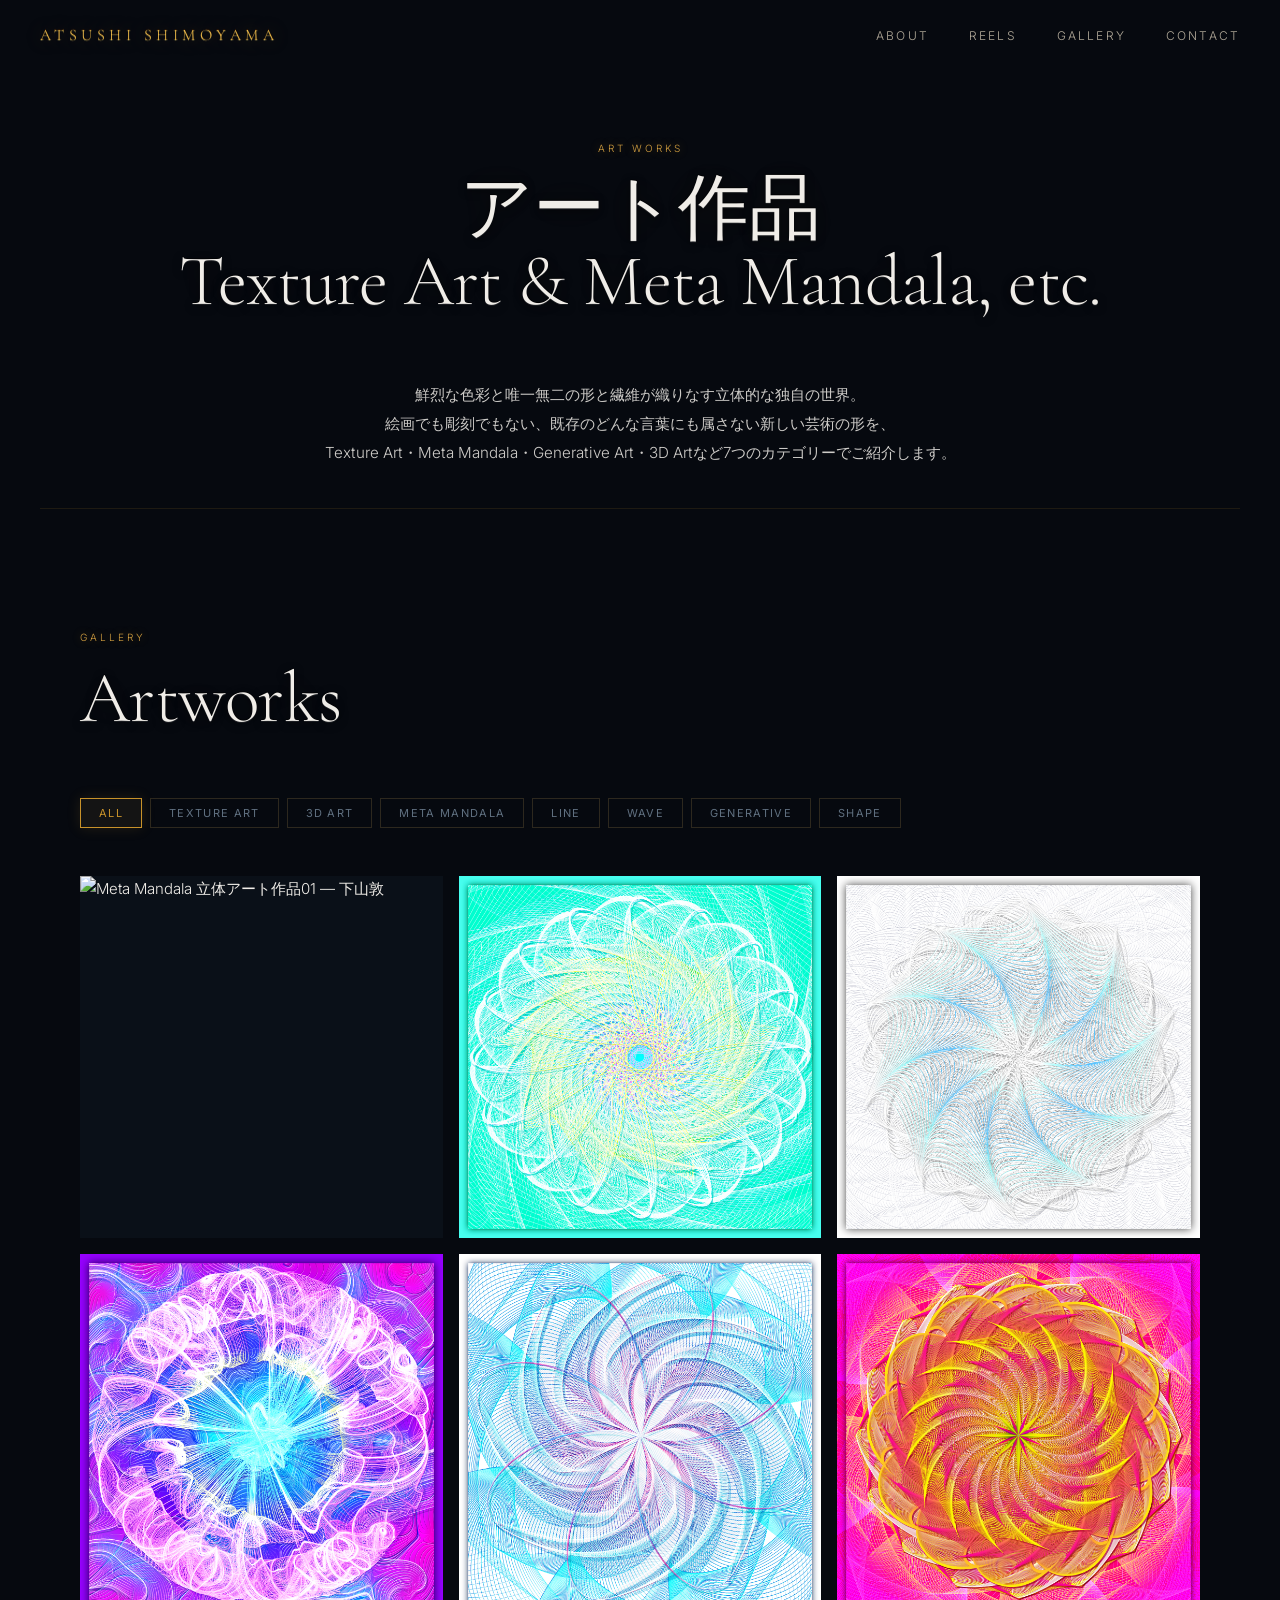
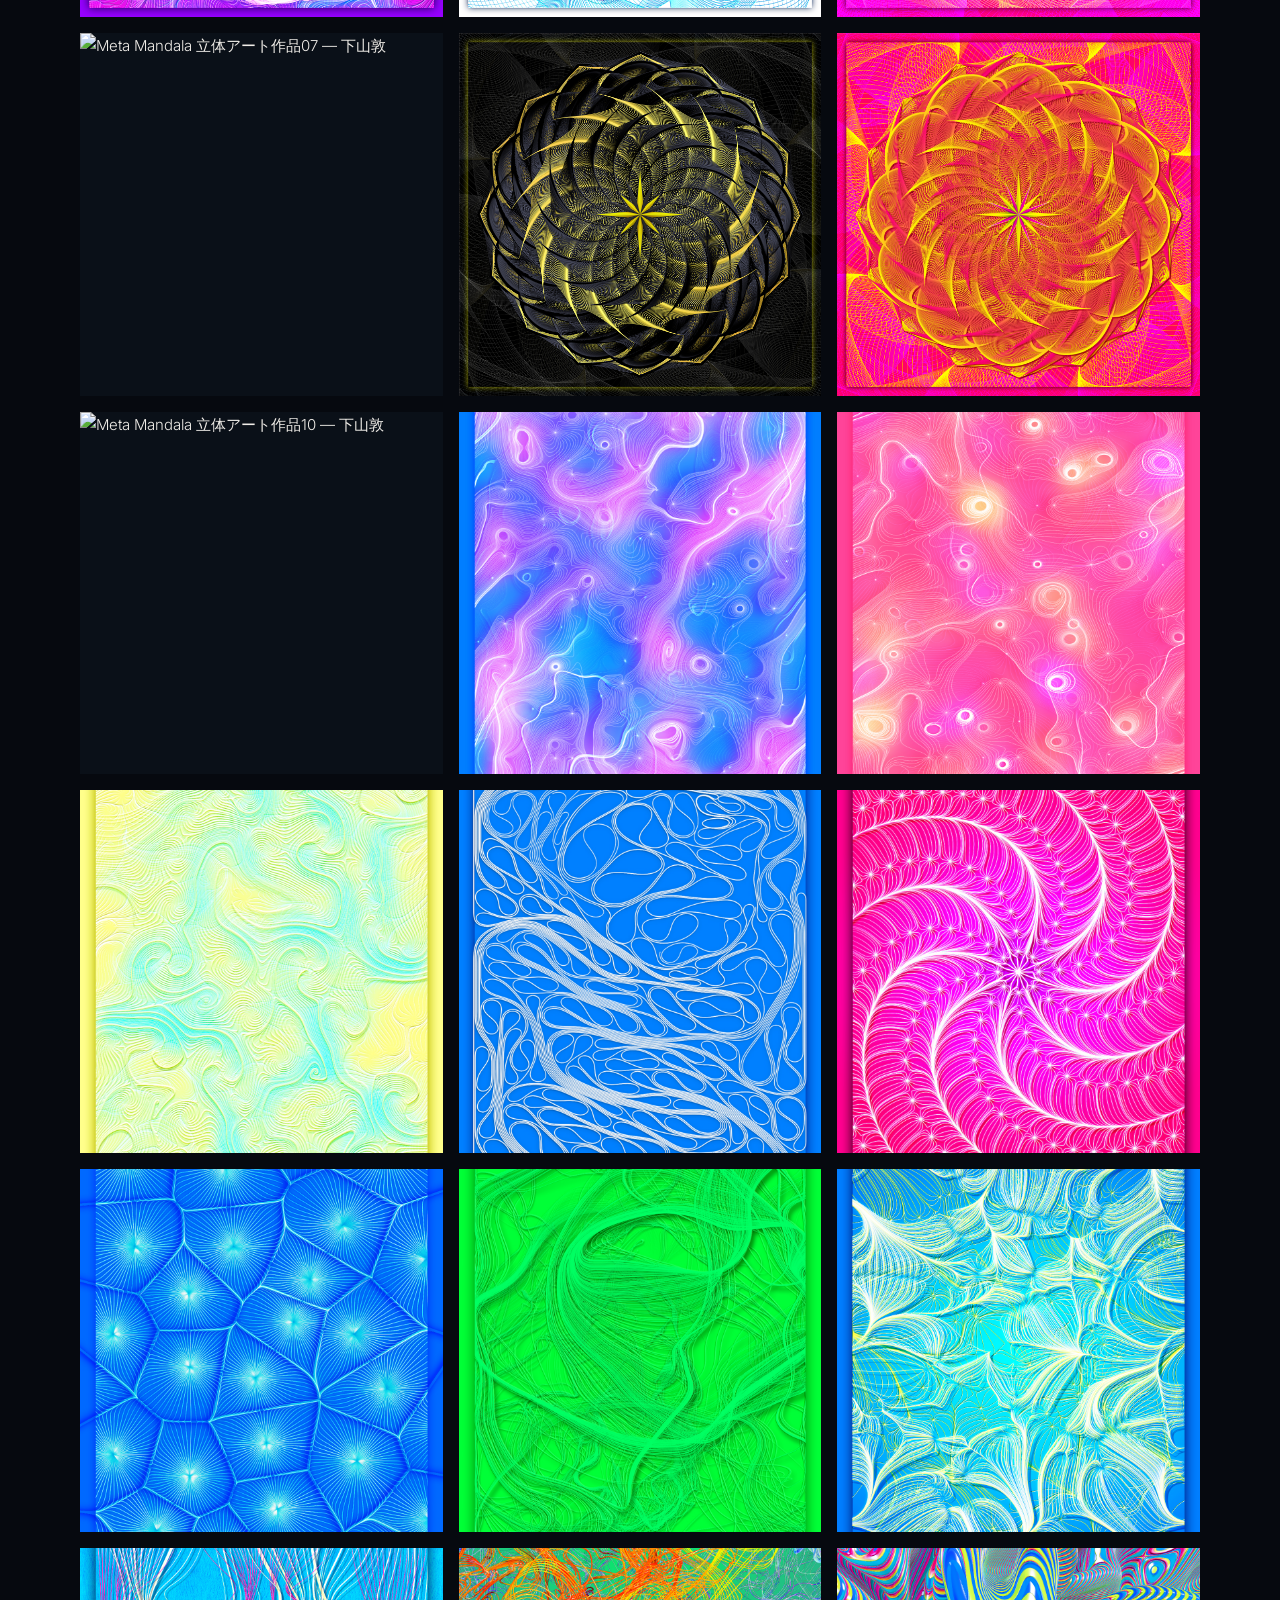
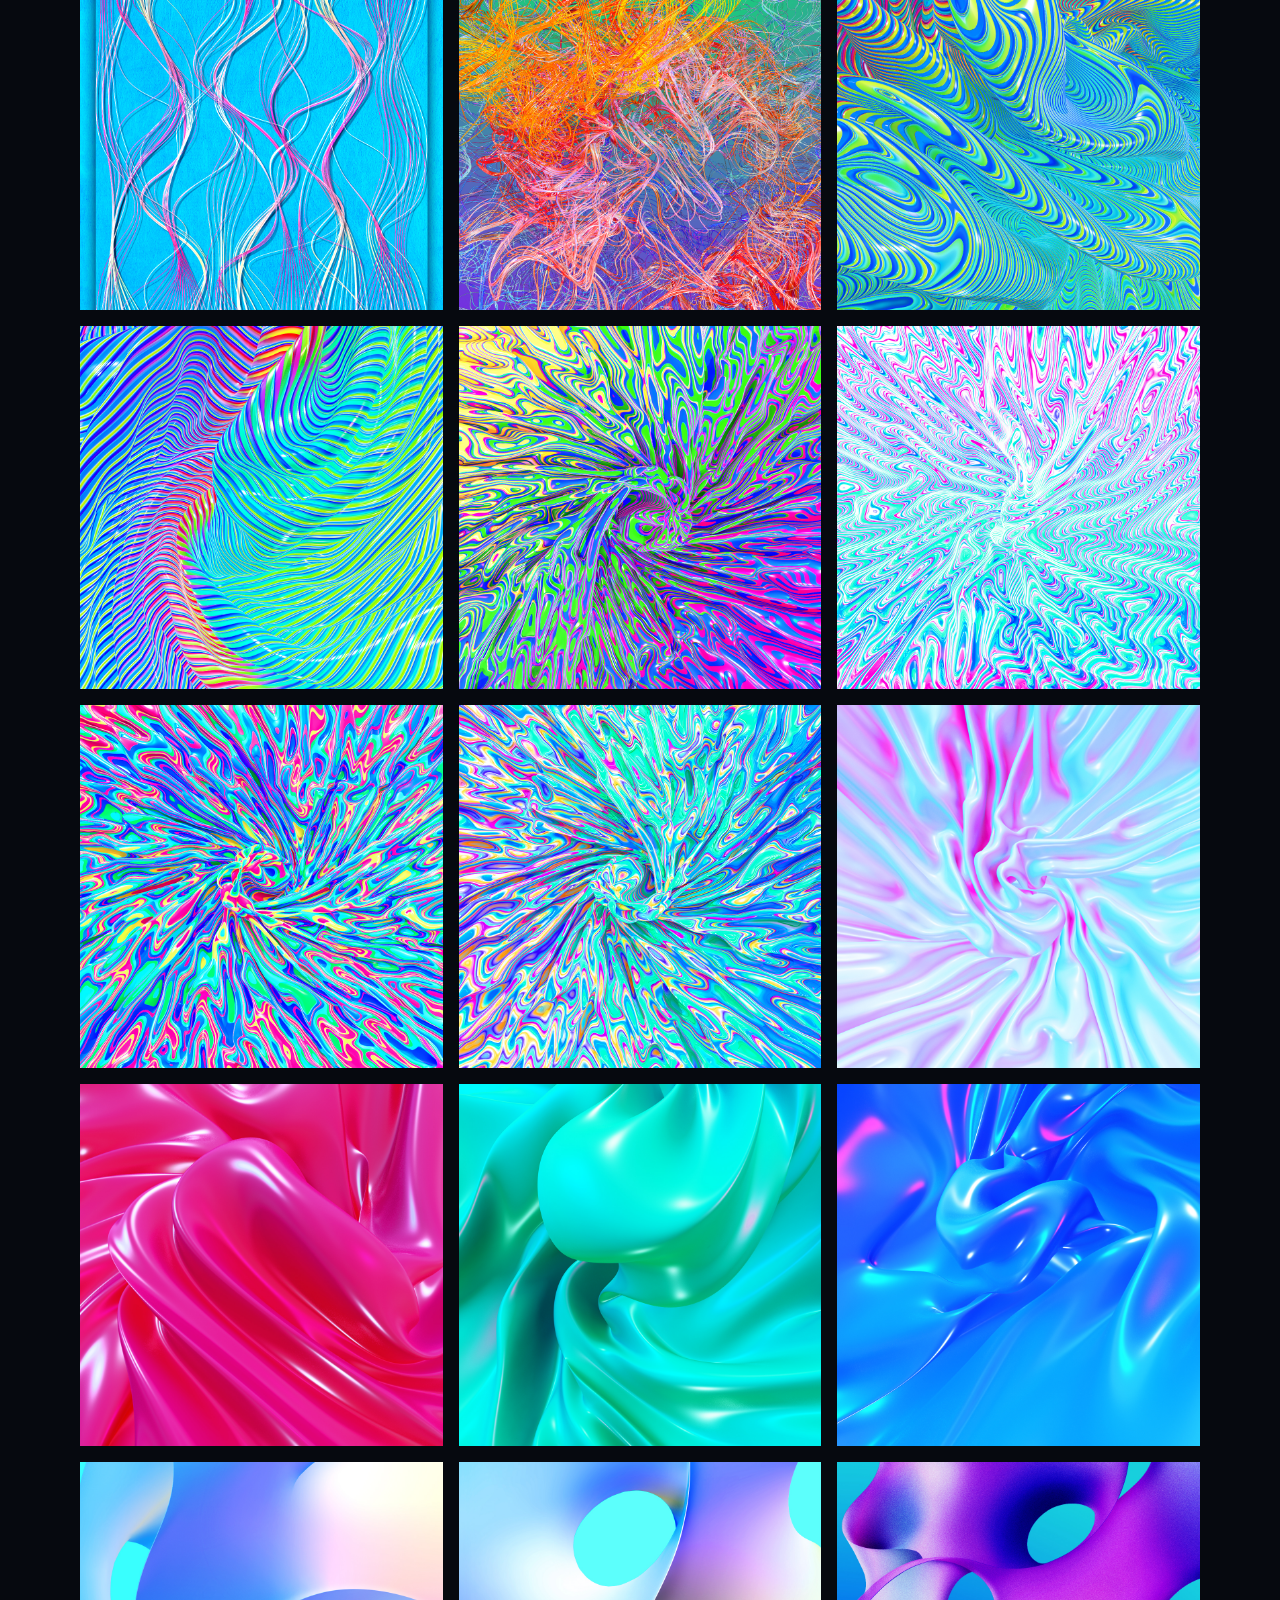
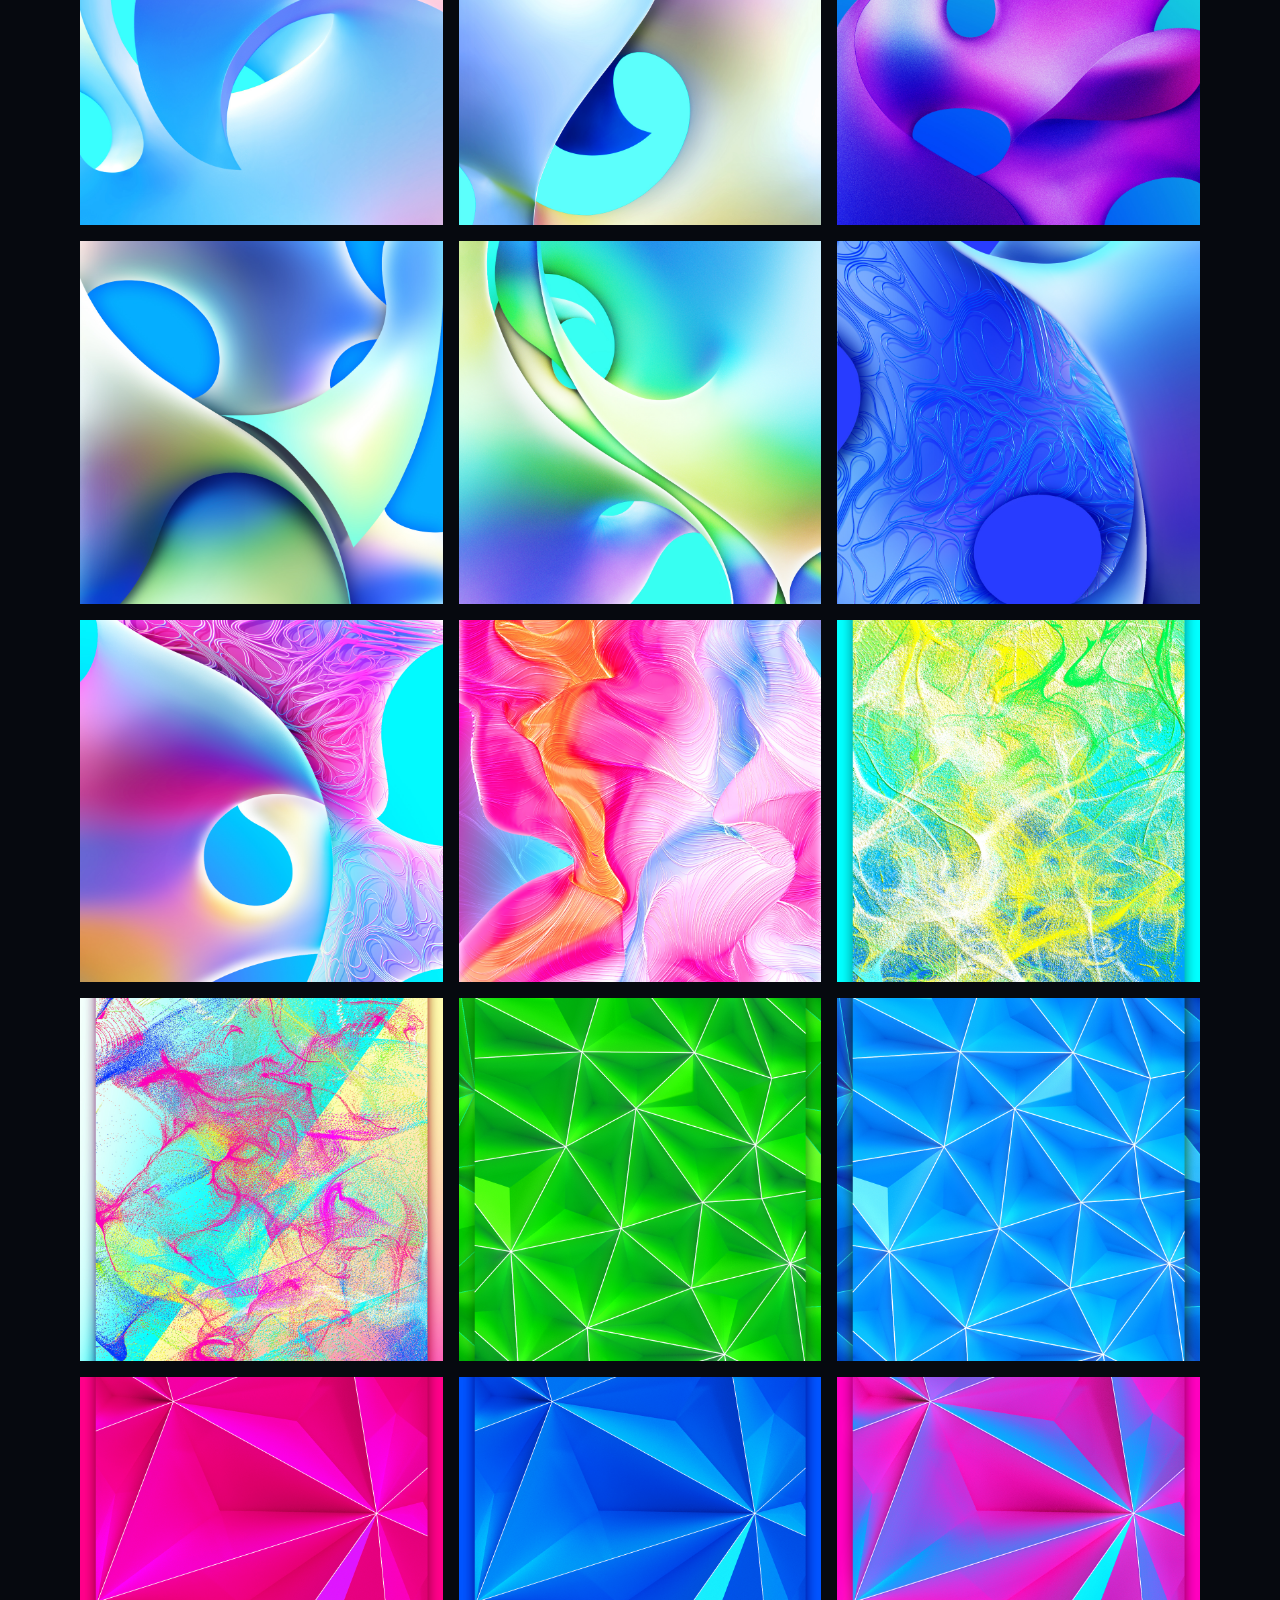
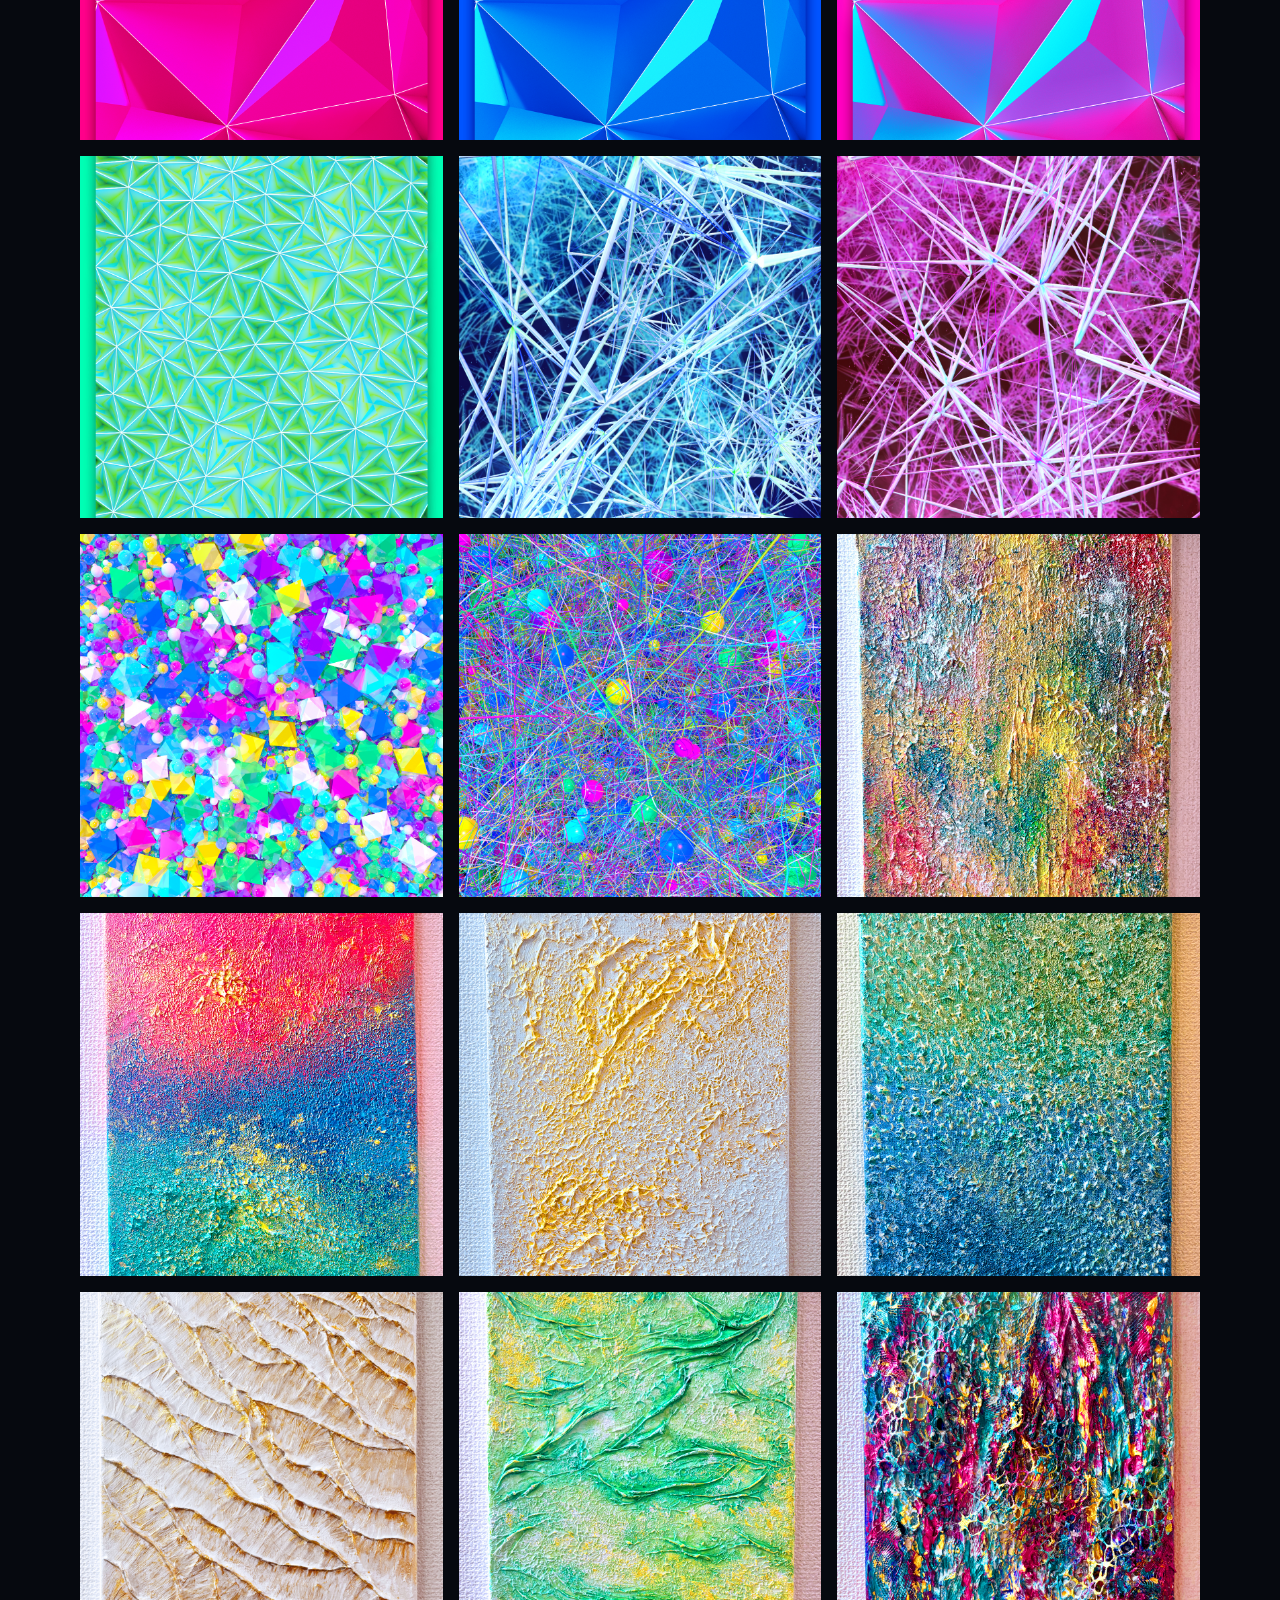
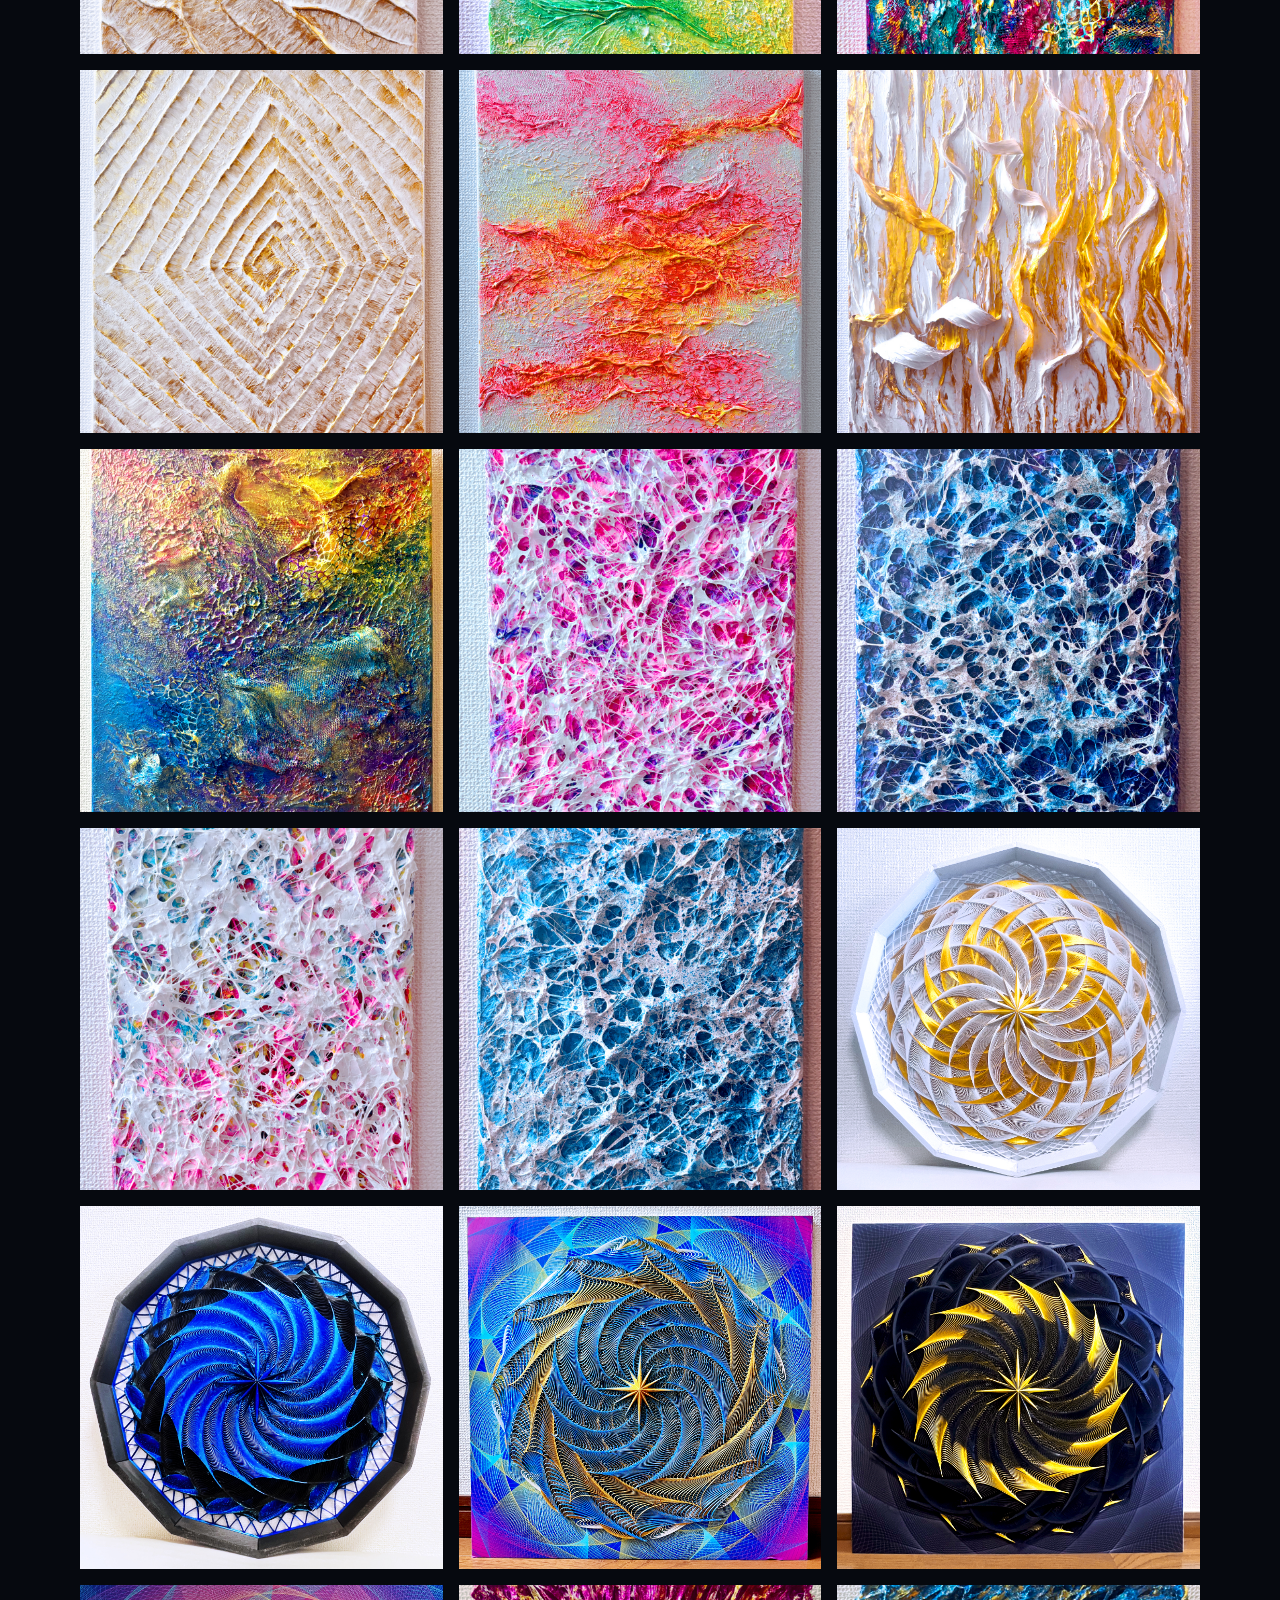
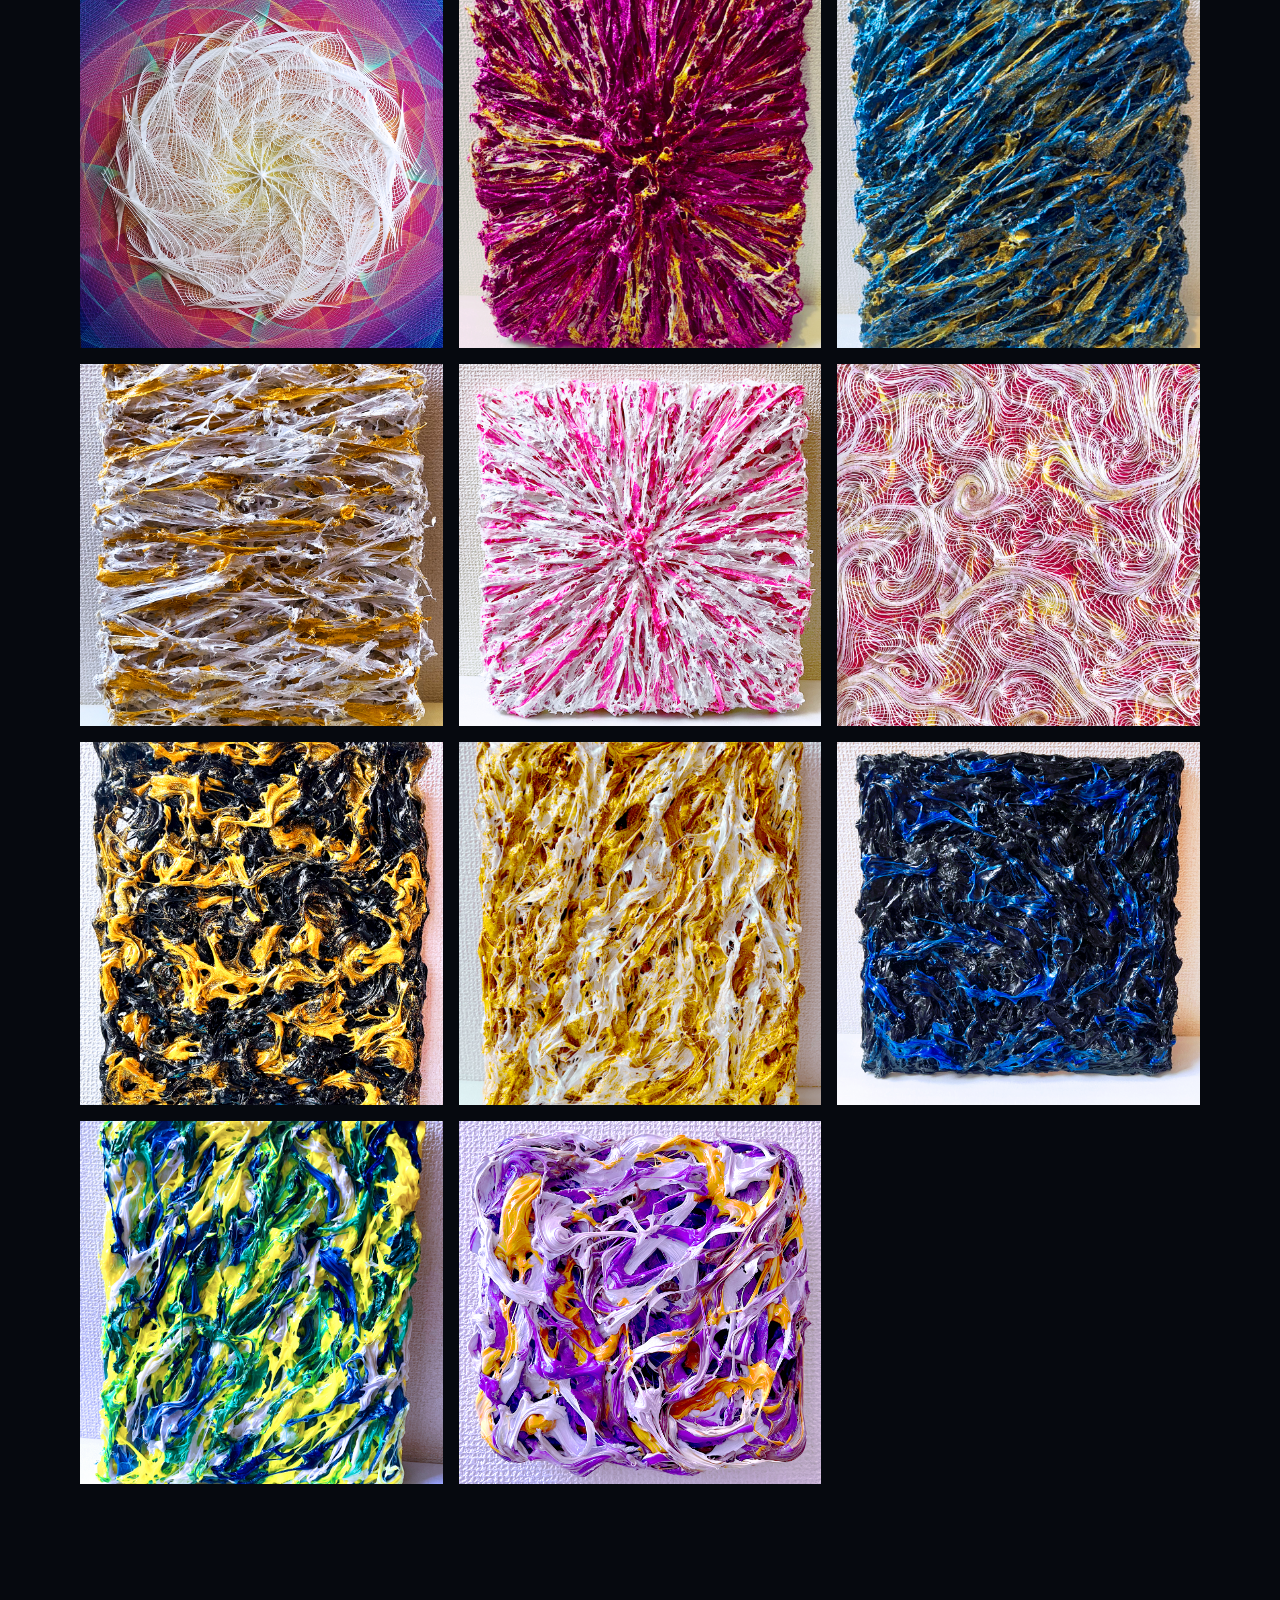
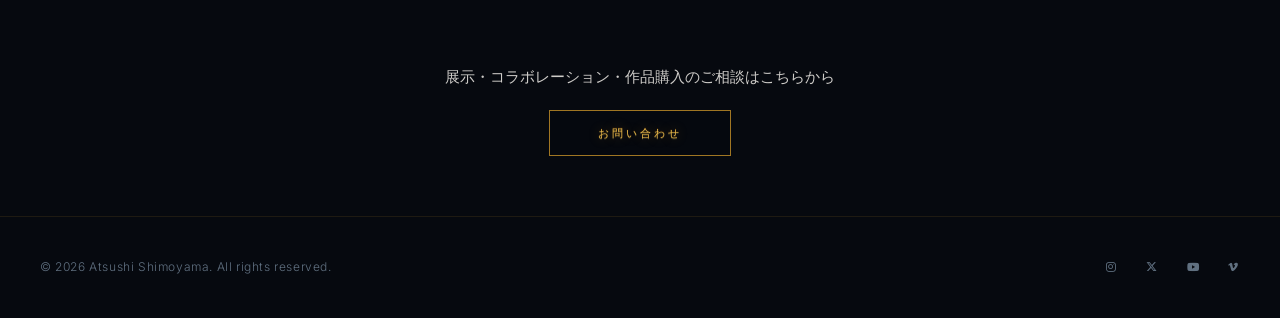
==== gallery.html @ 0741e698 "Update meta tags for artist description and keywords" ====
<!DOCTYPE html>
<html lang="ja">
<head>
<meta charset="UTF-8">
<meta name="viewport" content="width=device-width, initial-scale=1.0">
<meta name="description" content="下山敦（Atsushi Shimoyama）はArtist。Meta Mandala、テクスチャーアート、3DCGなど、絵画でも彫刻でもない独自の立体的アート作品を7つのカテゴリーで展示しています。">
<meta name="keywords" content="下山敦, Atsushi Shimoyama, Artist, Meta Mandala, Texture Art, 3D Art, テクスチャーアート, 立体アート, デジタルアート, Tokyo">
<meta name="author" content="Atsushi Shimoyama">
<meta name="robots" content="index, follow">
<title>アート作品 | Atsushi Shimoyama — Texture Art・Meta Mandala・3D Art</title>
<!-- OGP -->
<meta property="og:type" content="website">
<meta property="og:url" content="https://atsushi-shimo.github.io/gallery.html">
<meta property="og:title" content="アート作品 | Atsushi Shimoyama — Artist">
<meta property="og:description" content="Texture Art・Meta Mandala・3D Artなど、絵画でも彫刻でもない独自の立体的アート作品を7つのカテゴリーで展示。">
<meta property="og:image" content="https://atsushi-shimo.github.io/images/site_top_large.png">
<meta property="og:locale" content="ja_JP">
<meta property="og:site_name" content="Atsushi Shimoyama Portfolio">
<!-- Twitter Card -->
<meta name="twitter:card" content="summary_large_image">
<meta name="twitter:site" content="@shimo_ats">
<meta name="twitter:title" content="アート作品 | Atsushi Shimoyama">
<meta name="twitter:description" content="Texture Art・Meta Mandala・3D Artなど、独自の立体的アート作品を7つのカテゴリーで展示。">
<meta name="twitter:image" content="https://atsushi-shimo.github.io/images/site_top_large.png">
<link rel="canonical" href="https://atsushi-shimo.github.io/gallery.html">

<link rel="stylesheet" href="style.css">
<link rel="stylesheet" href="https://cdnjs.cloudflare.com/ajax/libs/font-awesome/6.5.0/css/all.min.css">
<link rel="preconnect" href="https://fonts.googleapis.com">
<link rel="preconnect" href="https://fonts.gstatic.com" crossorigin>
<link href="https://fonts.googleapis.com/css2?family=Cormorant+Garamond:ital,wght@0,300;0,400;1,300&family=Inter:wght@300;400&display=swap" rel="stylesheet">
<link rel="icon" type="image/png" href="favicon.png">

<!-- Google tag (gtag.js) -->
<script async src="https://www.googletagmanager.com/gtag/js?id=G-BQ0TXMEXWT"></script>
<script>
window.dataLayer = window.dataLayer || [];
function gtag(){dataLayer.push(arguments);}
gtag('js', new Date());
gtag('config', 'G-BQ0TXMEXWT');
</script>

<!-- 構造化データ: パンくずリスト -->
<script type="application/ld+json">
{
  "@context": "https://schema.org",
  "@type": "BreadcrumbList",
  "itemListElement": [
    {"@type": "ListItem", "position": 1, "name": "Home", "item": "https://atsushi-shimo.github.io/"},
    {"@type": "ListItem", "position": 2, "name": "Gallery", "item": "https://atsushi-shimo.github.io/gallery.html"}
  ]
}
</script>

<!-- 構造化データ: 人物・職業 -->
<script type="application/ld+json">
{
  "@context": "https://schema.org",
  "@type": "Person",
  "name": "下山敦",
  "alternateName": "Atsushi Shimoyama",
  "jobTitle": "アーティスト / AI Visual Artist",
  "url": "https://atsushi-shimo.github.io/",
  "sameAs": [
    "https://www.instagram.com/shimo_ats/",
    "https://x.com/shimo_ats",
    "https://www.youtube.com/@atsushishimoyama",
    "https://vimeo.com/shimoyama"
  ]
}
</script>
</head>
<body>
<canvas id="hero-canvas" style="display:none;"></canvas>
<!-- HEADER -->
<header id="header">
<div class="header-inner">
<a href="index.html" class="logo">ATSUSHI SHIMOYAMA</a>
<nav class="nav">
<a href="index.html#about">About</a>
<a href="video.html">Reels</a>
<a href="gallery.html" class="active">Gallery</a>
<a href="index.html#contact">Contact</a>
</nav>
<button class="nav-toggle" aria-label="Toggle menu">
<span></span><span></span>
</button>
</div>
<nav class="nav-mobile">
<a href="index.html#about" class="nav-mobile-link">About</a>
<a href="video.html" class="nav-mobile-link">Reels</a>
<a href="gallery.html" class="nav-mobile-link">Gallery</a>
<a href="index.html#contact" class="nav-mobile-link">Contact</a>
</nav>
</header>

<!-- PAGE HEADER -->
<section id="page-header" style="padding-top: 140px; padding-bottom: 40px; text-align: center;">
<div class="section-label">Art Works</div>
<h1 class="section-title">アート作品<br>Texture Art &amp; Meta Mandala, etc.</h1>
<p style="max-width: 640px; margin: 24px auto 0; line-height: 1.9; font-size: 0.95rem; opacity: 0.85;">
鮮烈な色彩と唯一無二の形と繊維が織りなす立体的な独自の世界。
</p>
<p style="max-width: 640px; margin: 0 auto 0; line-height: 1.9; font-size: 0.95rem; opacity: 0.85;">
絵画でも彫刻でもない、既存のどんな言葉にも属さない新しい芸術の形を、
</p>
<p style="max-width: 640px; margin: 0 auto 0; line-height: 1.9; font-size: 0.95rem; opacity: 0.85;">
Texture Art・Meta Mandala・Generative Art・3D Artなど7つのカテゴリーでご紹介します。
</p>
</section>

<!-- ARTWORKS GALLERY -->
<section id="gallery">
<div class="section-label">Gallery</div>
<h2 class="section-title">Artworks</h2>

<div class="filter-tabs">
<button class="filter-btn active" data-filter="all">All</button>
<button class="filter-btn" data-filter="texture-art">Texture Art</button>
<button class="filter-btn" data-filter="3d-art">3D Art</button>
<button class="filter-btn" data-filter="meta-mandala">Meta Mandala</button>
<button class="filter-btn" data-filter="line">Line</button>
<button class="filter-btn" data-filter="wave">Wave</button>
<button class="filter-btn" data-filter="generative">Generative</button>
<button class="filter-btn" data-filter="shape">Shape</button>
</div>

<div class="gallery-grid" id="gallery-grid">

<!-- Meta Mandala -->
<div class="gallery-item" data-category="meta-mandala"><img src="artworks/meta-mandala/mandala01.jpg" alt="Meta Mandala 立体アート作品01 — 下山敦"><div class="gallery-overlay"><p>Meta Mandala 01</p></div></div>
<div class="gallery-item" data-category="meta-mandala"><img src="artworks/meta-mandala/mandala02.jpg" alt="Meta Mandala 立体アート作品02 — 下山敦"><div class="gallery-overlay"><p>Meta Mandala 02</p></div></div>
<div class="gallery-item" data-category="meta-mandala"><img src="artworks/meta-mandala/mandala03.jpg" alt="Meta Mandala 立体アート作品03 — 下山敦"><div class="gallery-overlay"><p>Meta Mandala 03</p></div></div>
<div class="gallery-item" data-category="meta-mandala"><img src="artworks/meta-mandala/mandala04.jpg" alt="Meta Mandala 立体アート作品04 — 下山敦"><div class="gallery-overlay"><p>Meta Mandala 04</p></div></div>
<div class="gallery-item" data-category="meta-mandala"><img src="artworks/meta-mandala/mandala05.jpg" alt="Meta Mandala 立体アート作品05 — 下山敦"><div class="gallery-overlay"><p>Meta Mandala 05</p></div></div>
<div class="gallery-item" data-category="meta-mandala"><img src="artworks/meta-mandala/mandala06.jpg" alt="Meta Mandala 立体アート作品06 — 下山敦"><div class="gallery-overlay"><p>Meta Mandala 06</p></div></div>
<div class="gallery-item" data-category="meta-mandala"><img src="artworks/meta-mandala/mandala07.jpg" alt="Meta Mandala 立体アート作品07 — 下山敦"><div class="gallery-overlay"><p>Meta Mandala 07</p></div></div>
<div class="gallery-item" data-category="meta-mandala"><img src="artworks/meta-mandala/mandala08.jpg" alt="Meta Mandala 立体アート作品08 — 下山敦"><div class="gallery-overlay"><p>Meta Mandala 08</p></div></div>
<div class="gallery-item" data-category="meta-mandala"><img src="artworks/meta-mandala/mandala09.jpg" alt="Meta Mandala 立体アート作品09 — 下山敦"><div class="gallery-overlay"><p>Meta Mandala 09</p></div></div>
<div class="gallery-item" data-category="meta-mandala"><img src="artworks/meta-mandala/mandala10.jpg" alt="Meta Mandala 立体アート作品10 — 下山敦"><div class="gallery-overlay"><p>Meta Mandala 10</p></div></div>

<!-- Line -->
<div class="gallery-item" data-category="line"><img src="artworks/line/line01.jpg" alt="Line シリーズ ジェネラティブアート01 — 下山敦"><div class="gallery-overlay"><p>Line 01</p></div></div>
<div class="gallery-item" data-category="line"><img src="artworks/line/line02.jpg" alt="Line シリーズ ジェネラティブアート02 — 下山敦"><div class="gallery-overlay"><p>Line 02</p></div></div>
<div class="gallery-item" data-category="line"><img src="artworks/line/line03.jpg" alt="Line シリーズ ジェネラティブアート03 — 下山敦"><div class="gallery-overlay"><p>Line 03</p></div></div>
<div class="gallery-item" data-category="line"><img src="artworks/line/line04.jpg" alt="Line シリーズ ジェネラティブアート04 — 下山敦"><div class="gallery-overlay"><p>Line 04</p></div></div>
<div class="gallery-item" data-category="line"><img src="artworks/line/line05.jpg" alt="Line シリーズ ジェネラティブアート05 — 下山敦"><div class="gallery-overlay"><p>Line 05</p></div></div>
<div class="gallery-item" data-category="line"><img src="artworks/line/line06.jpg" alt="Line シリーズ ジェネラティブアート06 — 下山敦"><div class="gallery-overlay"><p>Line 06</p></div></div>
<div class="gallery-item" data-category="line"><img src="artworks/line/line07.jpg" alt="Line シリーズ ジェネラティブアート07 — 下山敦"><div class="gallery-overlay"><p>Line 07</p></div></div>
<div class="gallery-item" data-category="line"><img src="artworks/line/line08.jpg" alt="Line シリーズ ジェネラティブアート08 — 下山敦"><div class="gallery-overlay"><p>Line 08</p></div></div>
<div class="gallery-item" data-category="line"><img src="artworks/line/line09.jpg" alt="Line シリーズ ジェネラティブアート09 — 下山敦"><div class="gallery-overlay"><p>Line 09</p></div></div>
<div class="gallery-item" data-category="line"><img src="artworks/line/line10.jpg" alt="Line シリーズ ジェネラティブアート10 — 下山敦"><div class="gallery-overlay"><p>Line 10</p></div></div>

<!-- Wave -->
<div class="gallery-item" data-category="wave"><img src="artworks/wave/wave01.jpg" alt="Wave シリーズ 立体アート01 — 下山敦"><div class="gallery-overlay"><p>Wave 01</p></div></div>
<div class="gallery-item" data-category="wave"><img src="artworks/wave/wave02.jpg" alt="Wave シリーズ 立体アート02 — 下山敦"><div class="gallery-overlay"><p>Wave 02</p></div></div>
<div class="gallery-item" data-category="wave"><img src="artworks/wave/wave03.jpg" alt="Wave シリーズ 立体アート03 — 下山敦"><div class="gallery-overlay"><p>Wave 03</p></div></div>
<div class="gallery-item" data-category="wave"><img src="artworks/wave/wave04.jpg" alt="Wave シリーズ 立体アート04 — 下山敦"><div class="gallery-overlay"><p>Wave 04</p></div></div>
<div class="gallery-item" data-category="wave"><img src="artworks/wave/wave05.jpg" alt="Wave シリーズ 立体アート05 — 下山敦"><div class="gallery-overlay"><p>Wave 05</p></div></div>
<div class="gallery-item" data-category="wave"><img src="artworks/wave/wave06.jpg" alt="Wave シリーズ 立体アート06 — 下山敦"><div class="gallery-overlay"><p>Wave 06</p></div></div>
<div class="gallery-item" data-category="wave"><img src="artworks/wave/wave07.jpg" alt="Wave シリーズ 立体アート07 — 下山敦"><div class="gallery-overlay"><p>Wave 07</p></div></div>
<div class="gallery-item" data-category="wave"><img src="artworks/wave/wave08.jpg" alt="Wave シリーズ 立体アート08 — 下山敦"><div class="gallery-overlay"><p>Wave 08</p></div></div>
<div class="gallery-item" data-category="wave"><img src="artworks/wave/wave09.jpg" alt="Wave シリーズ 立体アート09 — 下山敦"><div class="gallery-overlay"><p>Wave 09</p></div></div>
<div class="gallery-item" data-category="wave"><img src="artworks/wave/wave10.jpg" alt="Wave シリーズ 立体アート10 — 下山敦"><div class="gallery-overlay"><p>Wave 10</p></div></div>

<!-- Generative -->
<div class="gallery-item" data-category="generative"><img src="artworks/generative/generative01.jpg" alt="ジェネラティブアート作品01 — 下山敦"><div class="gallery-overlay"><p>Generative 01</p></div></div>
<div class="gallery-item" data-category="generative"><img src="artworks/generative/generative02.jpg" alt="ジェネラティブアート作品02 — 下山敦"><div class="gallery-overlay"><p>Generative 02</p></div></div>
<div class="gallery-item" data-category="generative"><img src="artworks/generative/generative03.jpg" alt="ジェネラティブアート作品03 — 下山敦"><div class="gallery-overlay"><p>Generative 03</p></div></div>
<div class="gallery-item" data-category="generative"><img src="artworks/generative/generative04.jpg" alt="ジェネラティブアート作品04 — 下山敦"><div class="gallery-overlay"><p>Generative 04</p></div></div>
<div class="gallery-item" data-category="generative"><img src="artworks/generative/generative05.jpg" alt="ジェネラティブアート作品05 — 下山敦"><div class="gallery-overlay"><p>Generative 05</p></div></div>
<div class="gallery-item" data-category="generative"><img src="artworks/generative/generative06.jpg" alt="ジェネラティブアート作品06 — 下山敦"><div class="gallery-overlay"><p>Generative 06</p></div></div>
<div class="gallery-item" data-category="generative"><img src="artworks/generative/generative07.jpg" alt="ジェネラティブアート作品07 — 下山敦"><div class="gallery-overlay"><p>Generative 07</p></div></div>
<div class="gallery-item" data-category="generative"><img src="artworks/generative/generative08.jpg" alt="ジェネラティブアート作品08 — 下山敦"><div class="gallery-overlay"><p>Generative 08</p></div></div>
<div class="gallery-item" data-category="generative"><img src="artworks/generative/generative09.jpg" alt="ジェネラティブアート作品09 — 下山敦"><div class="gallery-overlay"><p>Generative 09</p></div></div>
<div class="gallery-item" data-category="generative"><img src="artworks/generative/generative10.jpg" alt="ジェネラティブアート作品10 — 下山敦"><div class="gallery-overlay"><p>Generative 10</p></div></div>

<!-- Shape -->
<div class="gallery-item" data-category="shape"><img src="artworks/shape/shape01.jpg" alt="Shape シリーズ 立体アート01 — 下山敦"><div class="gallery-overlay"><p>Shape 01</p></div></div>
<div class="gallery-item" data-category="shape"><img src="artworks/shape/shape02.jpg" alt="Shape シリーズ 立体アート02 — 下山敦"><div class="gallery-overlay"><p>Shape 02</p></div></div>
<div class="gallery-item" data-category="shape"><img src="artworks/shape/shape03.jpg" alt="Shape シリーズ 立体アート03 — 下山敦"><div class="gallery-overlay"><p>Shape 03</p></div></div>
<div class="gallery-item" data-category="shape"><img src="artworks/shape/shape04.jpg" alt="Shape シリーズ 立体アート04 — 下山敦"><div class="gallery-overlay"><p>Shape 04</p></div></div>
<div class="gallery-item" data-category="shape"><img src="artworks/shape/shape05.jpg" alt="Shape シリーズ 立体アート05 — 下山敦"><div class="gallery-overlay"><p>Shape 05</p></div></div>
<div class="gallery-item" data-category="shape"><img src="artworks/shape/shape06.jpg" alt="Shape シリーズ 立体アート06 — 下山敦"><div class="gallery-overlay"><p>Shape 06</p></div></div>
<div class="gallery-item" data-category="shape"><img src="artworks/shape/shape07.jpg" alt="Shape シリーズ 立体アート07 — 下山敦"><div class="gallery-overlay"><p>Shape 07</p></div></div>
<div class="gallery-item" data-category="shape"><img src="artworks/shape/shape08.jpg" alt="Shape シリーズ 立体アート08 — 下山敦"><div class="gallery-overlay"><p>Shape 08</p></div></div>
<div class="gallery-item" data-category="shape"><img src="artworks/shape/shape09.jpg" alt="Shape シリーズ 立体アート09 — 下山敦"><div class="gallery-overlay"><p>Shape 09</p></div></div>
<div class="gallery-item" data-category="shape"><img src="artworks/shape/shape10.jpg" alt="Shape シリーズ 立体アート10 — 下山敦"><div class="gallery-overlay"><p>Shape 10</p></div></div>

<!-- Texture Art -->
<div class="gallery-item" data-category="texture-art"><img src="artworks/texture-art/texture01.jpg" alt="Texture Art 立体テクスチャ作品01 — 下山敦"><div class="gallery-overlay"><p>Texture Art 01</p></div></div>
<div class="gallery-item" data-category="texture-art"><img src="artworks/texture-art/texture02.jpg" alt="Texture Art 立体テクスチャ作品02 — 下山敦"><div class="gallery-overlay"><p>Texture Art 02</p></div></div>
<div class="gallery-item" data-category="texture-art"><img src="artworks/texture-art/texture03.jpg" alt="Texture Art 立体テクスチャ作品03 — 下山敦"><div class="gallery-overlay"><p>Texture Art 03</p></div></div>
<div class="gallery-item" data-category="texture-art"><img src="artworks/texture-art/texture04.jpg" alt="Texture Art 立体テクスチャ作品04 — 下山敦"><div class="gallery-overlay"><p>Texture Art 04</p></div></div>
<div class="gallery-item" data-category="texture-art"><img src="artworks/texture-art/texture05.jpg" alt="Texture Art 立体テクスチャ作品05 — 下山敦"><div class="gallery-overlay"><p>Texture Art 05</p></div></div>
<div class="gallery-item" data-category="texture-art"><img src="artworks/texture-art/texture06.jpg" alt="Texture Art 立体テクスチャ作品06 — 下山敦"><div class="gallery-overlay"><p>Texture Art 06</p></div></div>
<div class="gallery-item" data-category="texture-art"><img src="artworks/texture-art/texture07.jpg" alt="Texture Art 立体テクスチャ作品07 — 下山敦"><div class="gallery-overlay"><p>Texture Art 07</p></div></div>
<div class="gallery-item" data-category="texture-art"><img src="artworks/texture-art/texture08.jpg" alt="Texture Art 立体テクスチャ作品08 — 下山敦"><div class="gallery-overlay"><p>Texture Art 08</p></div></div>
<div class="gallery-item" data-category="texture-art"><img src="artworks/texture-art/texture09.jpg" alt="Texture Art 立体テクスチャ作品09 — 下山敦"><div class="gallery-overlay"><p>Texture Art 09</p></div></div>
<div class="gallery-item" data-category="texture-art"><img src="artworks/texture-art/texture10.jpg" alt="Texture Art 立体テクスチャ作品10 — 下山敦"><div class="gallery-overlay"><p>Texture Art 10</p></div></div>
<div class="gallery-item" data-category="texture-art"><img src="artworks/texture-art/texture11.jpg" alt="Texture Art 立体テクスチャ作品11 — 下山敦"><div class="gallery-overlay"><p>Texture Art 11</p></div></div>
<div class="gallery-item" data-category="texture-art"><img src="artworks/texture-art/texture12.jpg" alt="Texture Art 立体テクスチャ作品12 — 下山敦"><div class="gallery-overlay"><p>Texture Art 12</p></div></div>
<div class="gallery-item" data-category="texture-art"><img src="artworks/texture-art/texture13.jpg" alt="Texture Art 立体テクスチャ作品13 — 下山敦"><div class="gallery-overlay"><p>Texture Art 13</p></div></div>
<div class="gallery-item" data-category="texture-art"><img src="artworks/texture-art/texture14.jpg" alt="Texture Art 立体テクスチャ作品14 — 下山敦"><div class="gallery-overlay"><p>Texture Art 14</p></div></div>
<div class="gallery-item" data-category="texture-art"><img src="artworks/texture-art/texture15.jpg" alt="Texture Art 立体テクスチャ作品15 — 下山敦"><div class="gallery-overlay"><p>Texture Art 15</p></div></div>

<!-- 3D Art -->
<div class="gallery-item" data-category="3d-art"><img src="artworks/3d-art/3d-art01.jpg" alt="3DCGアート作品01 — 下山敦"><div class="gallery-overlay"><p>3D Art 01</p></div></div>
<div class="gallery-item" data-category="3d-art"><img src="artworks/3d-art/3d-art02.jpg" alt="3DCGアート作品02 — 下山敦"><div class="gallery-overlay"><p>3D Art 02</p></div></div>
<div class="gallery-item" data-category="3d-art"><img src="artworks/3d-art/3d-art03.jpg" alt="3DCGアート作品03 — 下山敦"><div class="gallery-overlay"><p>3D Art 03</p></div></div>
<div class="gallery-item" data-category="3d-art"><img src="artworks/3d-art/3d-art04.jpg" alt="3DCGアート作品04 — 下山敦"><div class="gallery-overlay"><p>3D Art 04</p></div></div>
<div class="gallery-item" data-category="3d-art"><img src="artworks/3d-art/3d-art05.jpg" alt="3DCGアート作品05 — 下山敦"><div class="gallery-overlay"><p>3D Art 05</p></div></div>
<div class="gallery-item" data-category="3d-art"><img src="artworks/3d-art/3d-art06.jpg" alt="3DCGアート作品06 — 下山敦"><div class="gallery-overlay"><p>3D Art 06</p></div></div>
<div class="gallery-item" data-category="3d-art"><img src="artworks/3d-art/3d-art07.jpg" alt="3DCGアート作品07 — 下山敦"><div class="gallery-overlay"><p>3D Art 07</p></div></div>
<div class="gallery-item" data-category="3d-art"><img src="artworks/3d-art/3d-art08.jpg" alt="3DCGアート作品08 — 下山敦"><div class="gallery-overlay"><p>3D Art 08</p></div></div>
<div class="gallery-item" data-category="3d-art"><img src="artworks/3d-art/3d-art09.jpg" alt="3DCGアート作品09 — 下山敦"><div class="gallery-overlay"><p>3D Art 09</p></div></div>
<div class="gallery-item" data-category="3d-art"><img src="artworks/3d-art/3d-art10.jpg" alt="3DCGアート作品10 — 下山敦"><div class="gallery-overlay"><p>3D Art 10</p></div></div>
<div class="gallery-item" data-category="3d-art"><img src="artworks/3d-art/3d-art11.jpg" alt="3DCGアート作品11 — 下山敦"><div class="gallery-overlay"><p>3D Art 11</p></div></div>
<div class="gallery-item" data-category="3d-art"><img src="artworks/3d-art/3d-art12.jpg" alt="3DCGアート作品12 — 下山敦"><div class="gallery-overlay"><p>3D Art 12</p></div></div>
<div class="gallery-item" data-category="3d-art"><img src="artworks/3d-art/3d-art13.jpg" alt="3DCGアート作品13 — 下山敦"><div class="gallery-overlay"><p>3D Art 13</p></div></div>
<div class="gallery-item" data-category="3d-art"><img src="artworks/3d-art/3d-art14.jpg" alt="3DCGアート作品14 — 下山敦"><div class="gallery-overlay"><p>3D Art 14</p></div></div>
<div class="gallery-item" data-category="3d-art"><img src="artworks/3d-art/3d-art15.jpg" alt="3DCGアート作品15 — 下山敦"><div class="gallery-overlay"><p>3D Art 15</p></div></div>

</div>
</section>

<!-- CONTACT CTA -->
<section id="contact-cta" style="text-align: center; padding: 60px 24px;">
<p style="font-size: 0.95rem; opacity: 0.85; margin-bottom: 20px;">展示・コラボレーション・作品購入のご相談はこちらから</p>
<a href="index.html#contact" class="hero-cta">お問い合わせ</a>
</section>

<!-- FOOTER -->
<footer id="footer">
<div class="footer-inner">
<p class="footer-copy">© 2026 Atsushi Shimoyama. All rights reserved.</p>
<div class="footer-sns">
<a href="https://www.instagram.com/shimo_ats/" target="_blank" rel="noopener" aria-label="Instagram"><i class="fa-brands fa-instagram"></i></a>
<a href="https://x.com/shimo_ats" target="_blank" rel="noopener" aria-label="X / Twitter"><i class="fa-brands fa-x-twitter"></i></a>
<a href="https://www.youtube.com/@atsushishimoyama" target="_blank" rel="noopener" aria-label="YouTube"><i class="fa-brands fa-youtube"></i></a>
<a href="https://vimeo.com/shimoyama" target="_blank" rel="noopener" aria-label="Vimeo"><i class="fa-brands fa-vimeo-v"></i></a>
</div>
</div>
</footer>

<script src="script.js"></script>
</body>
</html>
---- style.css ----
/* ============================================
   TOKENS
   ============================================ */
:root {
  --navy:       #06090f;
  --navy-mid:   #0a1018;
  --navy-light: #101828;
  --gold:       #c8922a;
  --gold-pale:  #e8b84a;
  --gold-mid:   #d4a040;
  --gold-hi:    #f5d060;
  --gold-glow:  #ffe08050;
  --white:      #f0ede8;
  --white-dim:  #b0a898;
  --muted:      #607080;

  --font-display: 'Cormorant Garamond', Georgia, serif;
  --font-body:    'Inter', system-ui, sans-serif;

  --ease-out: cubic-bezier(0.16, 1, 0.3, 1);
}

/* ============================================
   RESET & BASE
   ============================================ */
*, *::before, *::after { box-sizing: border-box; margin: 0; padding: 0; }

html { scroll-behavior: smooth; }

body {
  background: #06090f;
  color: var(--white);
  font-family: var(--font-body);
  font-weight: 300;
  font-size: 15px;
  line-height: 1.7;
  overflow-x: hidden;
}

img { display: block; width: 100%; height: 100%; object-fit: cover; }

a { color: inherit; text-decoration: none; }

/* ============================================
   HEADER
   ============================================ */
#header {
  position: fixed;
  top: 0; left: 0; right: 0;
  z-index: 100;
  padding: 0 40px;
  transition: background 0.4s ease, border-color 0.4s ease;
  border-bottom: 1px solid transparent;
}

#header.scrolled {
  background: rgba(6, 10, 18, 0.94);
  backdrop-filter: blur(16px);
  border-bottom-color: rgba(200, 145, 42, 0.2);
}

.header-inner {
  display: flex;
  align-items: center;
  justify-content: space-between;
  height: 72px;
}

.logo {
  font-family: var(--font-display);
  font-size: 16px;
  font-weight: 300;
  letter-spacing: 0.28em;
  color: var(--gold-pale);
  transition: opacity 0.2s;
  text-shadow:
    0 1px 0 rgba(255,230,120,0.3),
    0 -1px 0 rgba(60,30,0,0.8),
    0 0 16px rgba(200,145,42,0.5),
    0 0 40px rgba(200,145,42,0.18);
}
.logo:hover { opacity: 0.75; }

.nav { display: flex; gap: 40px; }
.nav a {
  font-size: 12px;
  letter-spacing: 0.18em;
  text-transform: uppercase;
  color: var(--white-dim);
  transition: color 0.2s, text-shadow 0.2s;
}
.nav a:hover { color: var(--gold-pale); text-shadow: 0 0 12px rgba(200,145,42,0.4); }

.nav-toggle {
  display: none;
  flex-direction: column;
  gap: 5px;
  background: none;
  border: none;
  cursor: pointer;
  padding: 4px;
}
.nav-toggle span {
  display: block;
  width: 22px;
  height: 1px;
  background: var(--white);
  transition: all 0.3s;
}

.nav-mobile {
  display: none;
  flex-direction: column;
  padding: 16px 0 24px;
  border-top: 1px solid rgba(200,165,90,0.15);
}
.nav-mobile-link {
  padding: 10px 0;
  font-size: 13px;
  letter-spacing: 0.15em;
  text-transform: uppercase;
  color: var(--muted);
  transition: color 0.2s;
}
.nav-mobile-link:hover { color: var(--white); }
.nav-mobile.open { display: flex; }

/* ============================================
   HERO
   ============================================ */
#hero {
  position: relative;
  width: 100%;
  max-width: 100%;
  padding: 0;
  margin: 0;
  height: 100dvh;
  min-height: 600px;
  overflow: hidden;
  background: var(--navy);
}

/* 背景画像レイヤー */
.hero-bg {
  position: absolute;
  inset: 0;
  background: url('images/site_top_large_new.png') 60% center / cover no-repeat;
  z-index: 0;
}

/* canvas はbg の上 */
#hero-canvas {
  position: absolute;
  inset: 0;
  width: 100%;
  height: 100%;
  z-index: 1;
  pointer-events: none;
}

/* CTAボタンエリア */
.hero-overlay {
  position: absolute;
  bottom: 3%;
  left: 68%;
  transform: translateX(-50%);
  z-index: 3;
  display: flex;
  flex-direction: column;
  align-items: center;
  gap: 0;
  opacity: 0;
  animation: fadeUp 1s var(--ease-out) 1.2s forwards;
}

.hero-cta {
  display: inline-block;
  padding: 13px 48px;
  border: 1px solid rgba(200,145,42,0.8);
  color: var(--gold-pale);
  font-size: 11px;
  letter-spacing: 0.28em;
  text-transform: uppercase;
  transition: background 0.3s, color 0.3s, box-shadow 0.3s, border-color 0.3s;
  background: rgba(6,9,15,0.35);
  backdrop-filter: blur(4px);
  text-shadow:
    0 1px 0 rgba(255,230,120,0.2),
    0 -1px 0 rgba(60,30,0,0.6),
    0 0 12px rgba(200,145,42,0.4);
}
.hero-cta:hover {
  background: rgba(200,145,42,0.15);
  border-color: var(--gold-pale);
  color: var(--gold-hi);
  box-shadow: 0 0 28px rgba(200,145,42,0.25), inset 0 0 20px rgba(200,145,42,0.06);
}

.hero-scroll-hint {
  position: absolute;
  bottom: 8px;
  left: 50%;
  transform: translateX(-50%);
  z-index: 10;
  display: flex;
  flex-direction: column;
  align-items: center;
  gap: 10px;
  opacity: 0;
  animation: fadeUpScroll 1s var(--ease-out) 1.8s forwards;
}
.hero-scroll-hint span {
  font-size: 10px;
  letter-spacing: 0.25em;
  text-transform: uppercase;
  color: rgba(200,145,42,0.6);
}
.scroll-line {
  width: 1px;
  height: 36px;
  background: linear-gradient(to bottom, var(--gold), transparent);
  animation: scrollPulse 2s ease-in-out infinite;
}

/* ============================================
   SECTIONS — SHARED
   ============================================ */
section {
  padding: 120px 40px;
  max-width: 1200px;
  margin: 0 auto;
}

#contact, #gallery { max-width: 1200px; }

.section-label {
  font-size: 10px;
  letter-spacing: 0.32em;
  text-transform: uppercase;
  color: var(--gold-mid);
  margin-bottom: 16px;
  letter-spacing: 0.3em;
  text-shadow: 0 0 10px rgba(200,145,42,0.4), 0 0 25px rgba(200,145,42,0.15);
}

.section-title {
  font-family: var(--font-display);
  font-size: clamp(36px, 6vw, 72px);
  font-weight: 300;
  line-height: 1;
  letter-spacing: -0.01em;
  margin-bottom: 64px;
  color: var(--white);
  text-shadow:
    0 1px 0 rgba(255,255,255,0.1),
    0 -1px 0 rgba(0,0,0,0.6),
    0 2px 8px rgba(0,0,0,0.5),
    0 0 30px rgba(200,145,42,0.06);
}

/* reveal on scroll */
.reveal {
  opacity: 0;
  transform: translateY(24px);
  transition: opacity 0.8s var(--ease-out), transform 0.8s var(--ease-out);
}
.reveal.visible {
  opacity: 1;
  transform: none;
}

/* ============================================
   SHOWREEL
   ============================================ */
#showreel {
  border-top: 1px solid rgba(200,145,42,0.12);
}

.showreel-grid {
  display: grid;
  grid-template-columns: repeat(3, 1fr);
  gap: 24px;
}

.video-wrapper {
  position: relative;
  padding-bottom: 56.25%;
  background: var(--navy-mid);
  overflow: hidden;
}
.video-wrapper iframe {
  position: absolute;
  inset: 0;
  width: 100%;
  height: 100%;
}

.video-label {
  margin-top: 12px;
  font-size: 11px;
  letter-spacing: 0.15em;
  color: var(--muted);
  text-transform: uppercase;
}

/* ============================================
   GALLERY
   ============================================ */
#gallery {
  border-top: 1px solid rgba(200,145,42,0.12);
}

.filter-tabs {
  display: flex;
  flex-wrap: wrap;
  gap: 8px;
  margin-bottom: 48px;
}

.filter-btn {
  padding: 7px 18px;
  background: none;
  border: 1px solid rgba(200,165,90,0.2);
  color: var(--muted);
  font-family: var(--font-body);
  font-size: 11px;
  letter-spacing: 0.12em;
  text-transform: uppercase;
  cursor: pointer;
  transition: all 0.25s;
}
.filter-btn:hover {
  border-color: var(--gold);
  color: var(--white);
}
.filter-btn.active {
  border-color: var(--gold);
  color: var(--gold);
  background: rgba(200,165,90,0.07);
  box-shadow: 0 0 14px rgba(200,145,42,0.15);
}

.gallery-grid {
  display: grid;
  grid-template-columns: repeat(3, 1fr);
  gap: 16px;
}

.gallery-item {
  position: relative;
  aspect-ratio: 1;
  overflow: hidden;
  cursor: pointer;
  background: var(--navy-mid);
}
.gallery-item.hidden { display: none; }

.gallery-placeholder {
  width: 100%;
  height: 100%;
  background: linear-gradient(135deg, var(--navy-light) 0%, var(--navy-mid) 100%);
}

.gallery-item img {
  width: 100%;
  height: 100%;
  object-fit: cover;
  display: block;
  transition: transform 0.6s var(--ease-out);
}
.gallery-item:hover img { transform: scale(1.04); }

.gallery-overlay {
  pointer-events: none;
  position: absolute;
  inset: 0;
  background: linear-gradient(to top, rgba(6,10,18,0.85) 0%, transparent 60%);
  display: flex;
  align-items: flex-end;
  padding: 20px;
  opacity: 0;
  transition: opacity 0.3s;
}
.gallery-item:hover .gallery-overlay { opacity: 1; }
.gallery-overlay p {
  font-size: 11px;
  letter-spacing: 0.12em;
  color: var(--white);
  text-transform: uppercase;
}


/* ============================================
   ABOUT
   ============================================ */
#about {
  border-top: 1px solid rgba(200,145,42,0.12);
}

.about-name {
  font-family: var(--font-display);
  font-size: clamp(24px, 4vw, 48px);
  font-weight: 300;
  letter-spacing: 0.05em;
  margin-bottom: 0;
}

.about-name-en {
  font-size: 13px;
  letter-spacing: 0.15em;
  color: var(--muted);
  margin-bottom: 12px;
  text-transform: uppercase;
  margin-top: -10px;
}

.about-origin {
  font-size: 13px;
  color: var(--muted);
  letter-spacing: 0.08em;
  margin-top: 0;
  margin-bottom: 2px;
}

.about-origin-en {
  font-size: 12px;
  color: var(--muted);
  letter-spacing: 0.1em;
  margin-bottom: 56px;
  opacity: 0.6;
}

.about-block {
  display: grid;
  grid-template-columns: 220px 1fr;
  gap: 40px 64px;
  margin-bottom: 0;
}

.about-category {
  padding-top: 4px;
}

.about-icon {
  font-size: 28px;
  display: block;
  margin-bottom: 14px;
}

.about-role {
  font-family: var(--font-display);
  font-size: 26px;
  font-weight: 300;
  color: var(--gold-pale);
  line-height: 1.1;
  margin-bottom: 4px;
  text-shadow:
    0 1px 0 rgba(255,230,120,0.2),
    0 -1px 0 rgba(60,30,0,0.6),
    0 0 16px rgba(200,145,42,0.3);
}

.about-role-en {
  font-size: 11px;
  letter-spacing: 0.22em;
  text-transform: uppercase;
  color: var(--muted);
  font-weight: 300;
  margin: 0;
}

.about-text {
  padding-top: 4px;
}

.about-ja {
  font-size: 14px;
  line-height: 2;
  color: var(--white);
  margin-bottom: 24px;
  letter-spacing: 0.04em;
}

.about-en {
  font-size: 13px;
  line-height: 1.9;
  color: var(--muted);
  letter-spacing: 0.03em;
  border-left: 1px solid rgba(200,145,42,0.2);
  padding-left: 20px;
}

.about-divider {
  height: 1px;
  background: linear-gradient(to right, transparent, rgba(200,145,42,0.2), transparent);
  margin: 56px 0;
}

@media (max-width: 768px) {
  .about-block {
    grid-template-columns: 1fr;
    gap: 24px;
  }
}

/* ============================================
   LIGHTBOX
   ============================================ */
#lightbox {
  position: fixed;
  inset: 0;
  z-index: 1000;
  display: flex;
  align-items: center;
  justify-content: center;
  opacity: 0;
  pointer-events: none;
  transition: opacity 0.3s;
}
#lightbox.active {
  opacity: 1;
  pointer-events: all;
}
#lightbox-bg {
  position: absolute;
  inset: 0;
  background: rgba(6,10,18,0.96);
  backdrop-filter: blur(8px);
}
#lightbox-img {
  position: relative;
  z-index: 2;
  max-width: 90vw;
  max-height: 88vh;
  width: auto;
  height: auto;
  object-fit: contain;
  box-shadow: 0 0 60px rgba(0,0,0,0.8), 0 0 0 1px rgba(200,165,90,0.1);
}
#lightbox-close {
  position: absolute;
  top: 24px; right: 28px;
  z-index: 3;
  background: none;
  border: 1px solid rgba(200,145,42,0.3);
  color: var(--gold-pale);
  font-size: 18px;
  width: 40px; height: 40px;
  display: flex; align-items: center; justify-content: center;
  cursor: pointer;
  transition: all 0.2s;
}
#lightbox-close:hover {
  background: rgba(200,165,90,0.1);
  border-color: var(--gold);
}
#lightbox-prev,
#lightbox-next {
  position: absolute;
  top: 50%; transform: translateY(-50%);
  z-index: 3;
  background: none;
  border: 1px solid rgba(200,165,90,0.2);
  color: var(--gold);
  font-size: 28px;
  width: 48px; height: 64px;
  display: flex; align-items: center; justify-content: center;
  cursor: pointer;
  transition: all 0.2s;
}
#lightbox-prev { left: 20px; }
#lightbox-next { right: 20px; }
#lightbox-prev:hover,
#lightbox-next:hover {
  background: rgba(200,165,90,0.08);
  border-color: var(--gold);
}

/* ============================================
   CONTACT
   ============================================ */
#contact {
  border-top: 1px solid rgba(200,145,42,0.12);
  max-width: 640px;
}

.contact-sub {
  font-size: 14px;
  color: var(--muted);
  margin-top: -40px;
  margin-bottom: 56px;
}

.form-group { margin-bottom: 32px; }

.form-group label {
  display: block;
  font-size: 10px;
  letter-spacing: 0.25em;
  text-transform: uppercase;
  color: var(--gold-mid);
  margin-bottom: 10px;
}

.form-group input,
.form-group textarea {
  width: 100%;
  background: transparent;
  border: none;
  border-bottom: 1px solid rgba(200,145,42,0.18);
  color: var(--white);
  font-family: var(--font-body);
  font-size: 15px;
  font-weight: 300;
  padding: 10px 0;
  outline: none;
  transition: border-color 0.2s;
  resize: none;
}
.form-group input::placeholder,
.form-group textarea::placeholder { color: transparent; }
.form-group input:focus,
.form-group textarea:focus { border-bottom-color: var(--gold); }

.submit-btn {
  display: inline-flex;
  align-items: center;
  gap: 16px;
  padding: 16px 48px;
  background: transparent;
  border: 1px solid var(--gold);
  color: var(--gold);
  font-family: var(--font-body);
  font-size: 12px;
  letter-spacing: 0.2em;
  text-transform: uppercase;
  cursor: pointer;
  transition: all 0.3s;
  margin-top: 16px;
}
.submit-btn:hover {
  background: var(--gold);
  color: var(--navy);
  box-shadow: 0 0 20px rgba(200,165,90,0.25);
}
.submit-arrow { transition: transform 0.3s; }
.submit-btn:hover .submit-arrow { transform: translateX(4px); }

.form-status {
  margin-top: 20px;
  font-size: 13px;
  letter-spacing: 0.05em;
  color: var(--gold-pale);
  min-height: 20px;
}

/* ============================================
   FOOTER
   ============================================ */
#footer {
  border-top: 1px solid rgba(200,145,42,0.12);
  padding: 40px;
}

.footer-inner {
  display: flex;
  align-items: center;
  justify-content: space-between;
  max-width: 1200px;
  margin: 0 auto;
}

.footer-copy {
  font-size: 12px;
  color: var(--muted);
  letter-spacing: 0.05em;
}

.footer-sns { display: flex; gap: 28px; }
.footer-sns a {
  font-size: 11px;
  letter-spacing: 0.15em;
  color: var(--muted);
  transition: color 0.2s, text-shadow 0.2s;
}
.footer-sns a:hover {
  color: var(--gold-pale);
  text-shadow: 0 0 10px rgba(200,145,42,0.4);
}

/* ============================================
   ANIMATIONS
   ============================================ */
@keyframes fadeUp {
  to { opacity: 1; transform: translateY(0); }
}

@keyframes scrollPulse {
  0%, 100% { opacity: 1; transform: scaleY(1); }
  50%       { opacity: 0.4; transform: scaleY(0.6); }
}

/* ============================================
   RESPONSIVE
   ============================================ */
@media (max-width: 900px) {
  .showreel-grid { grid-template-columns: 1fr; gap: 32px; }
  .gallery-grid  { grid-template-columns: repeat(2, 1fr); }
}

@media (max-width: 640px) {
  #header { padding: 0 20px; }
  .nav { display: none; }
  .nav-toggle { display: flex; }

  section { padding: 80px 20px; }
  #footer { padding: 32px 20px; }

  .gallery-grid { grid-template-columns: repeat(2, 1fr); gap: 10px; }
  .footer-inner { flex-direction: column; gap: 20px; text-align: center; }

  #lightbox-prev { left: 8px; }
  #lightbox-next { right: 8px; }
 .hero-bg {
    background-image: url('images/site_top_tate_new.png');
    background-position: center center;
  }
  .hero-cta {
    padding: 13px 28px;
  }
}

/* ============================================
   REDUCED MOTION
   ============================================ */
@media (prefers-reduced-motion: reduce) {
  *, *::before, *::after {
    animation-duration: 0.01ms !important;
    transition-duration: 0.01ms !important;
  }
}

@keyframes fadeUpScroll {
  from { opacity: 0; transform: translateX(-50%) translateY(24px); }
  to   { opacity: 1; transform: translateX(-50%) translateY(0); }
}
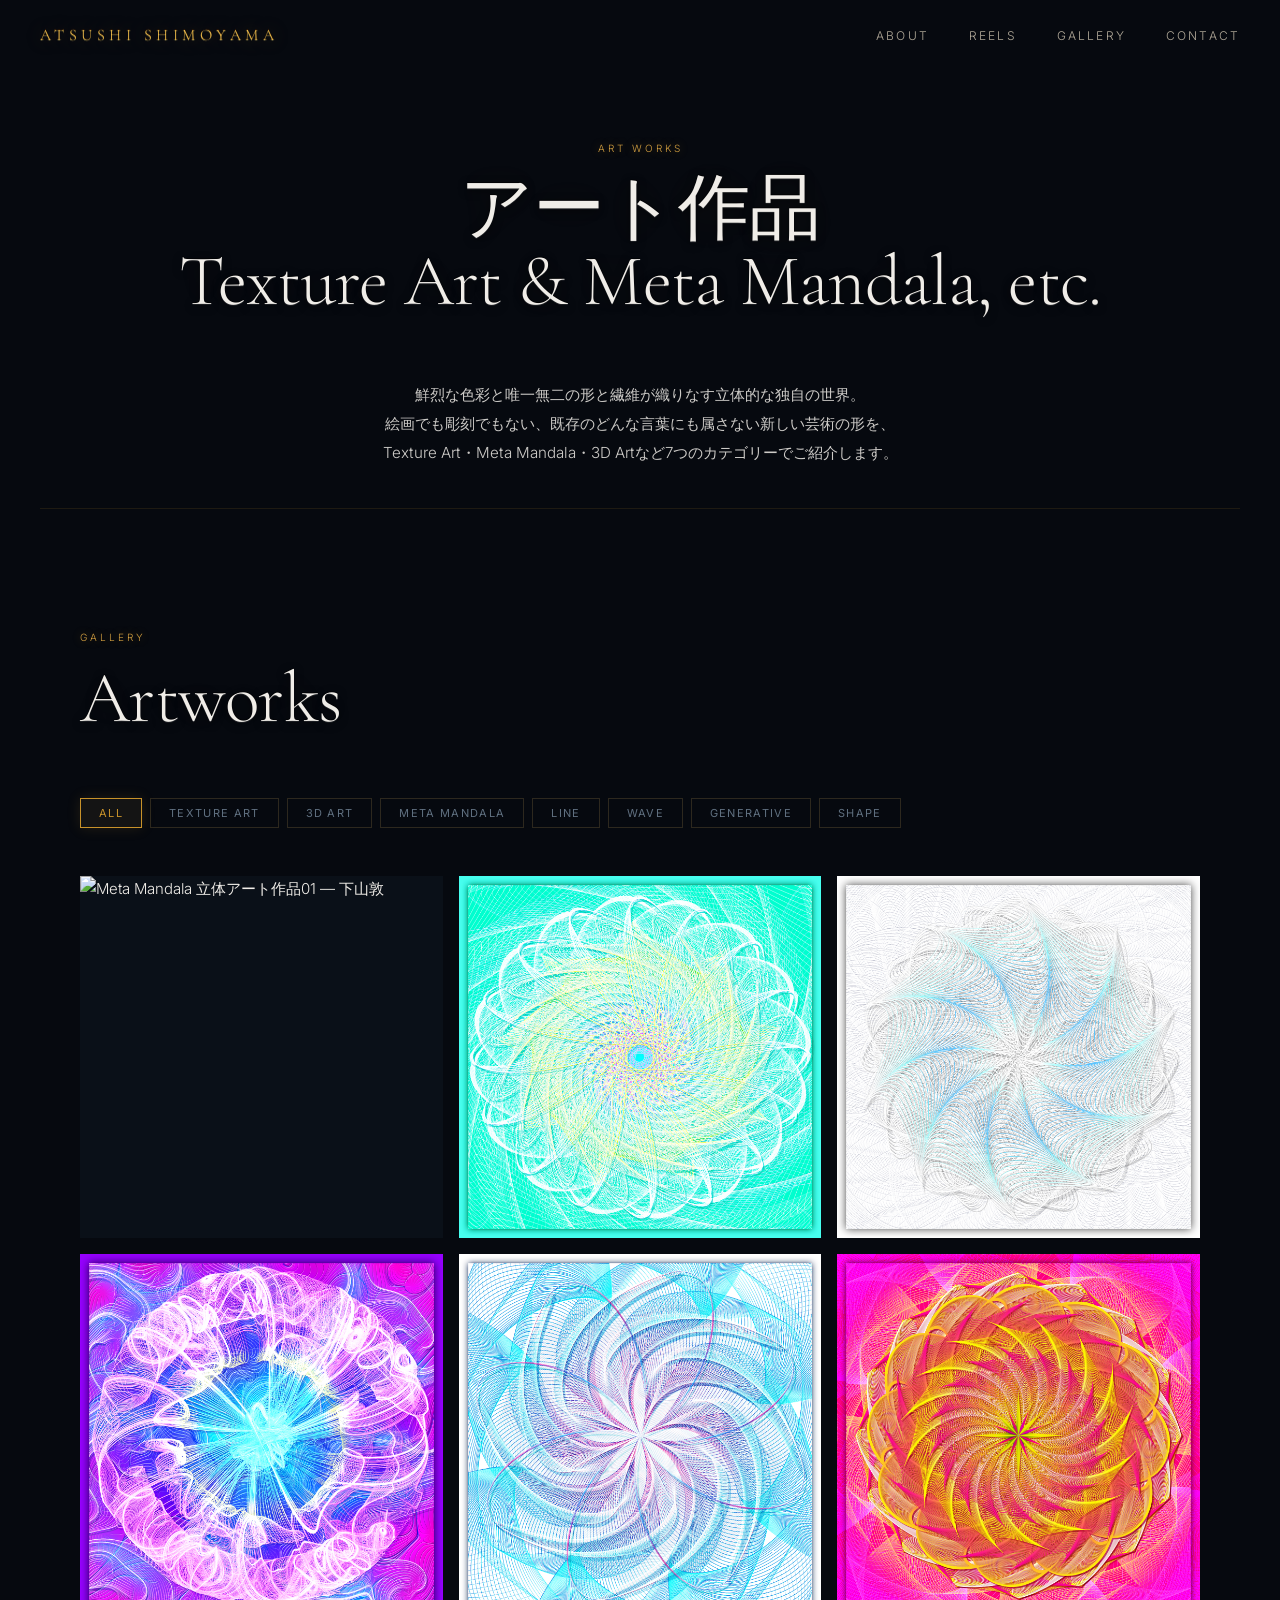
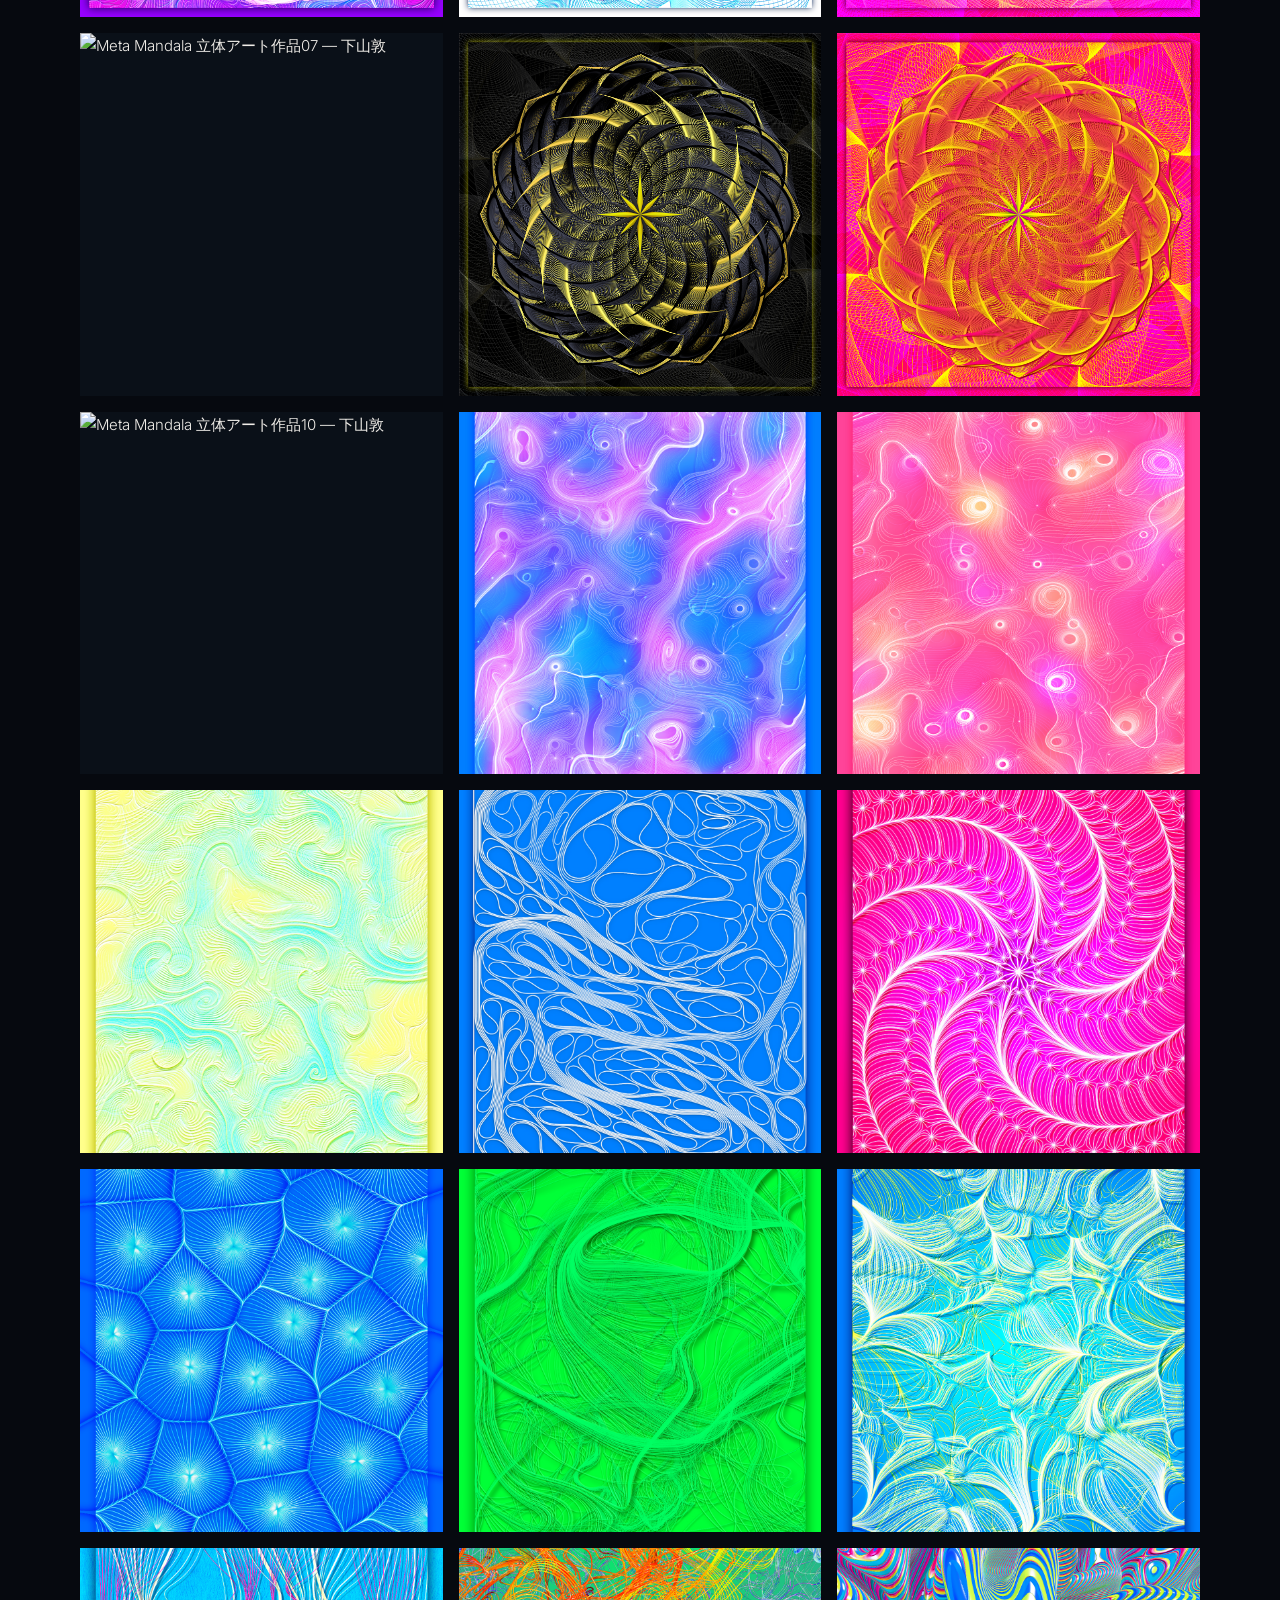
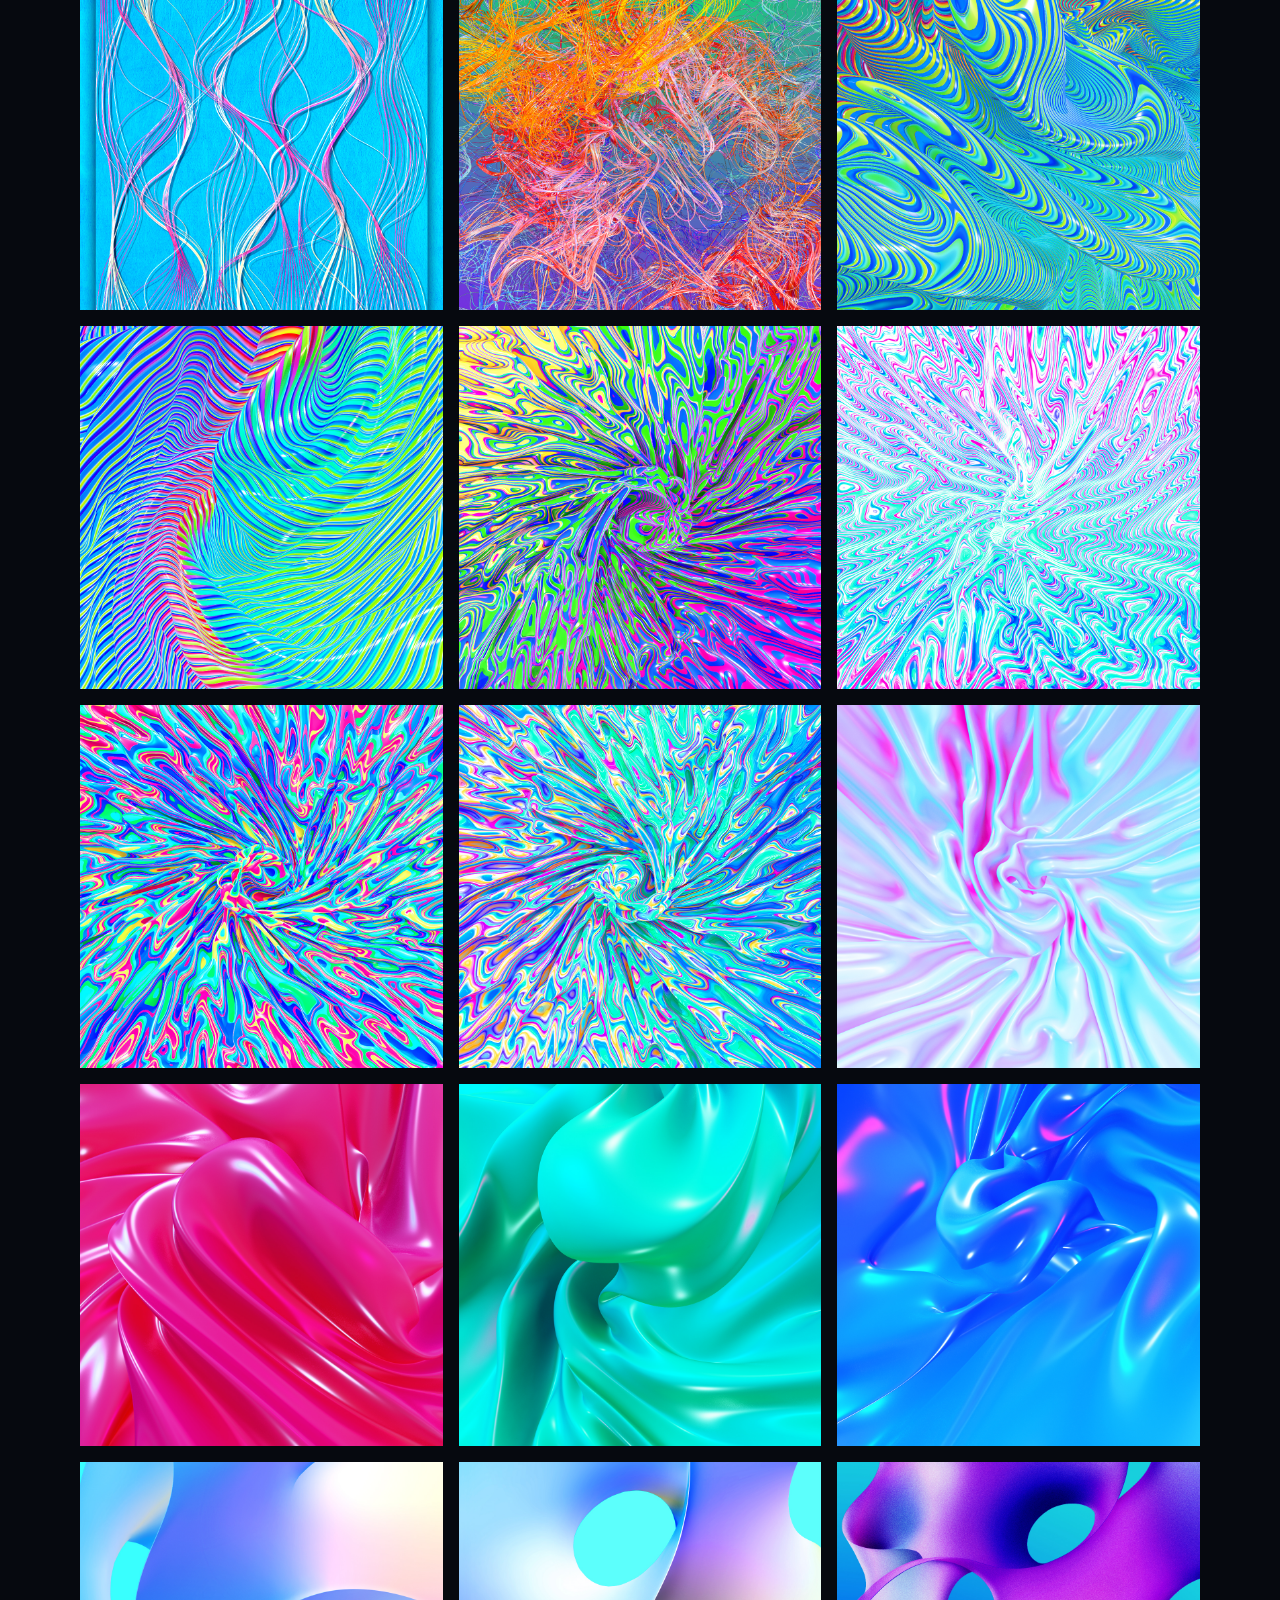
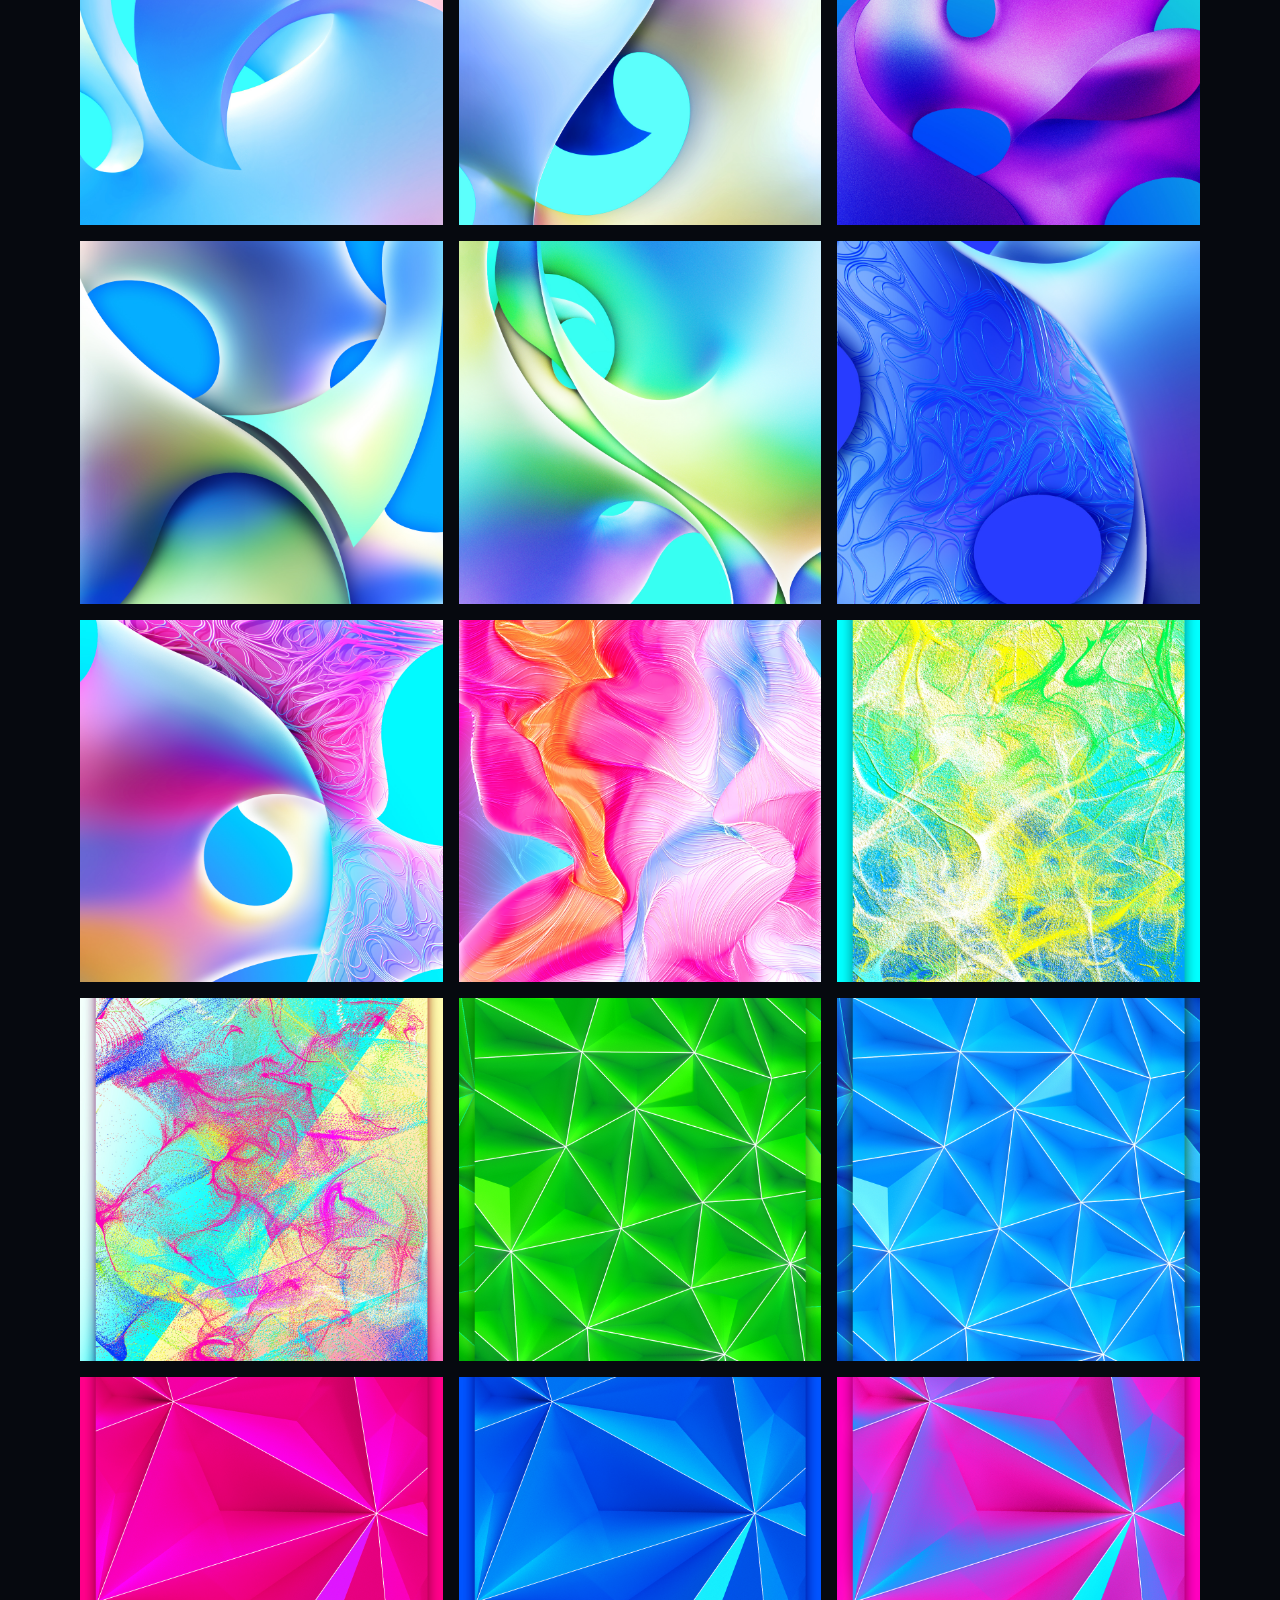
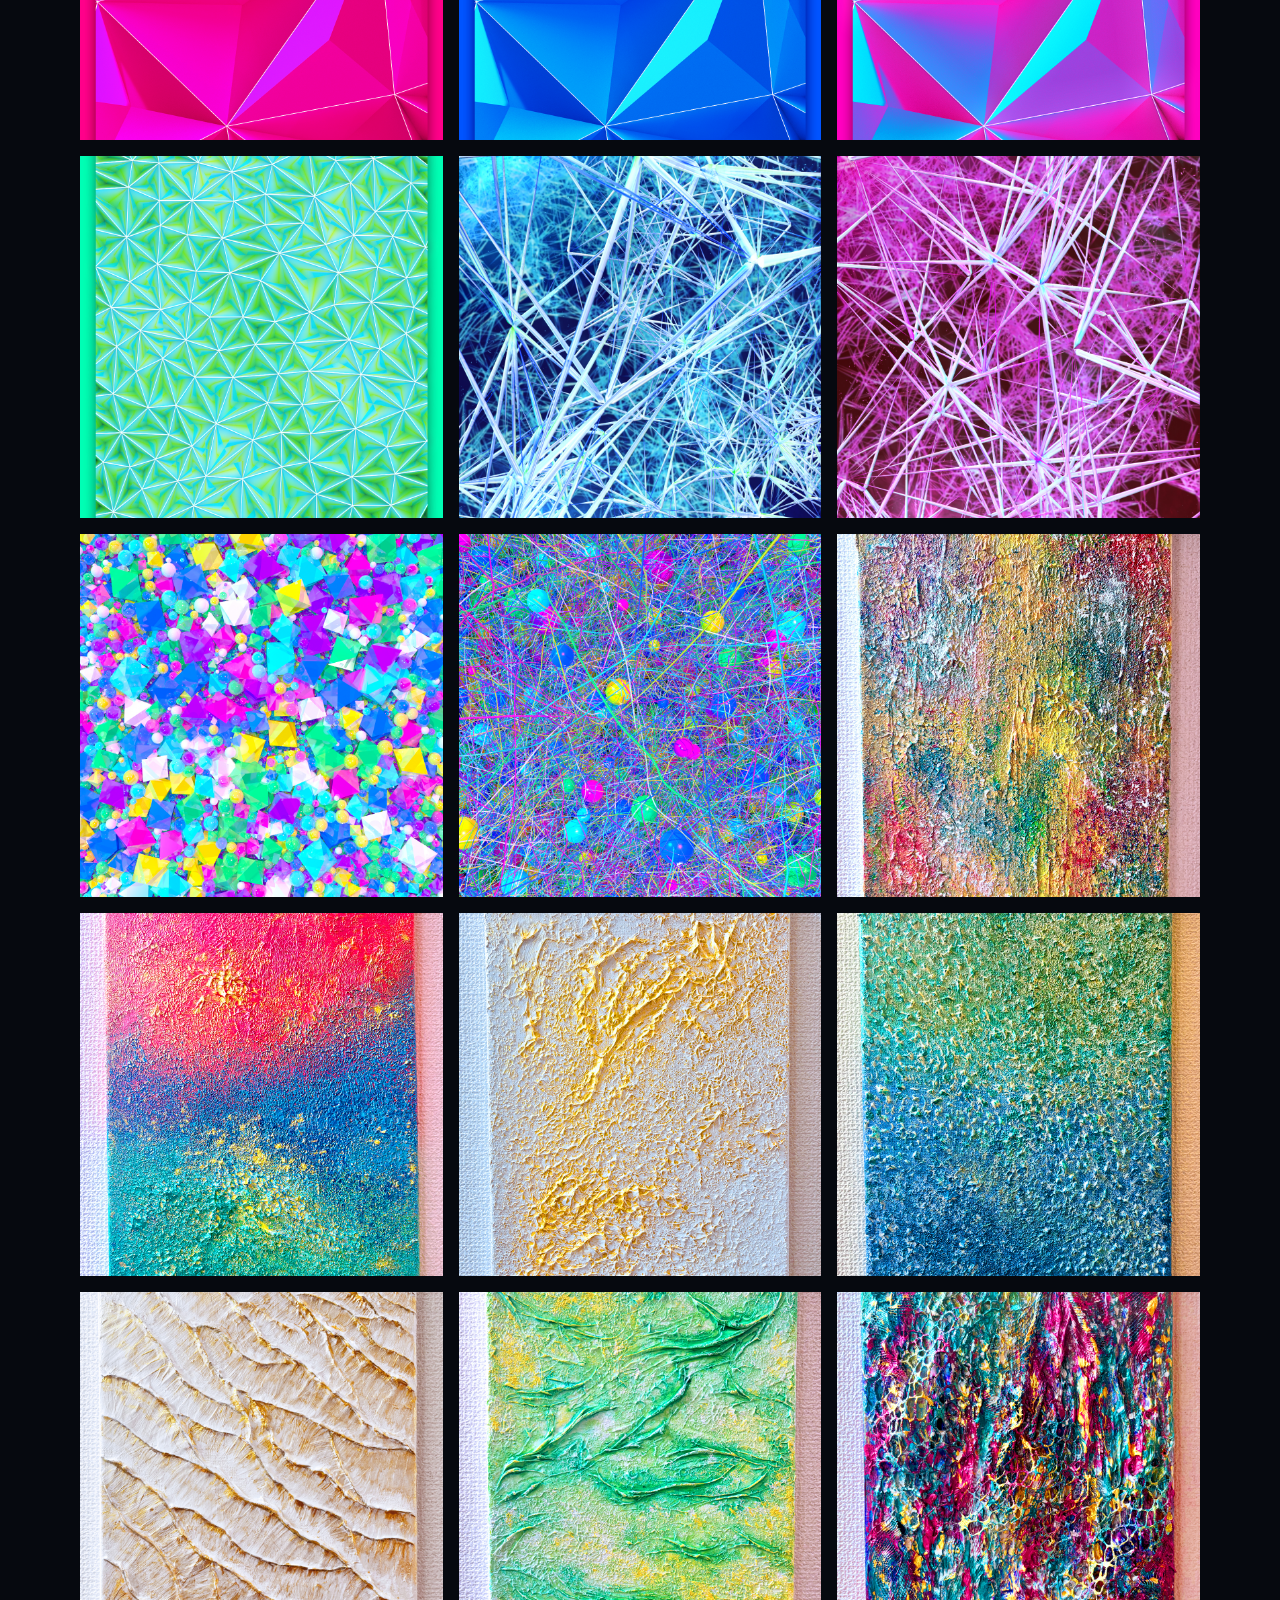
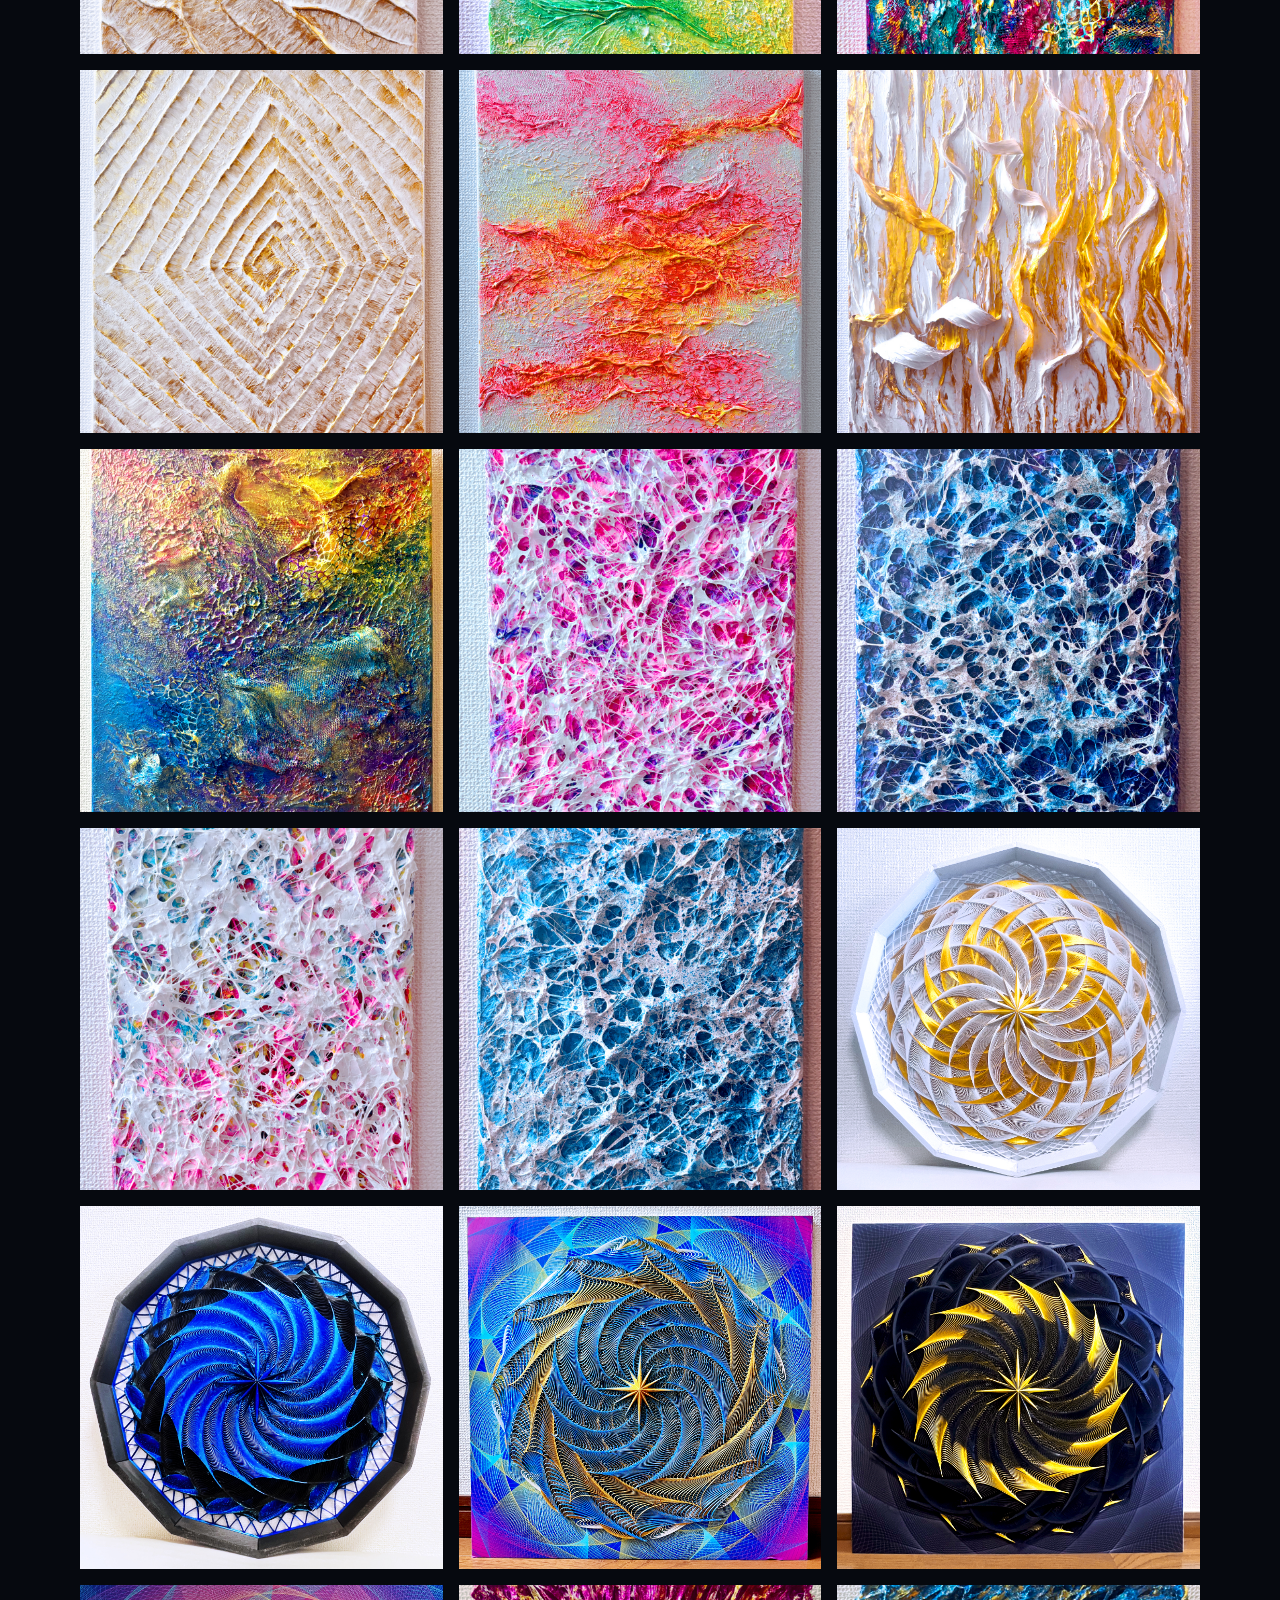
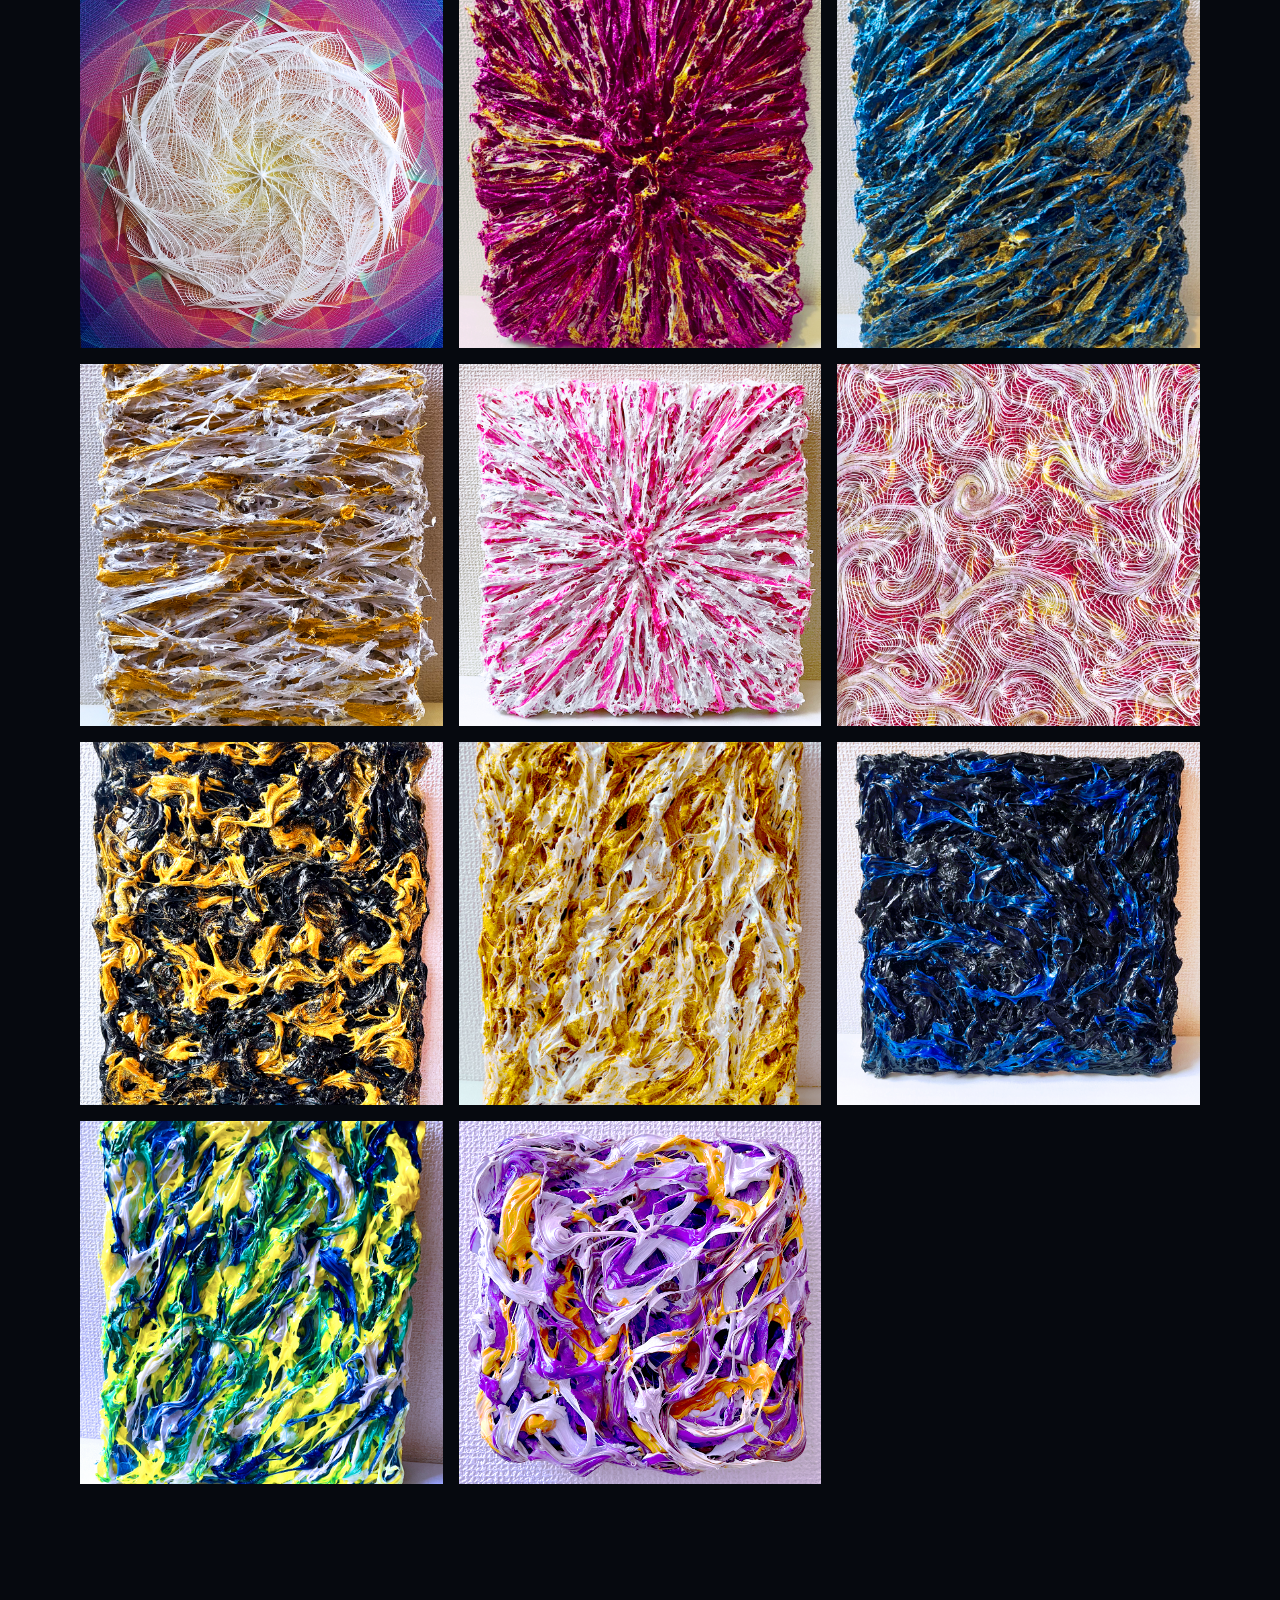
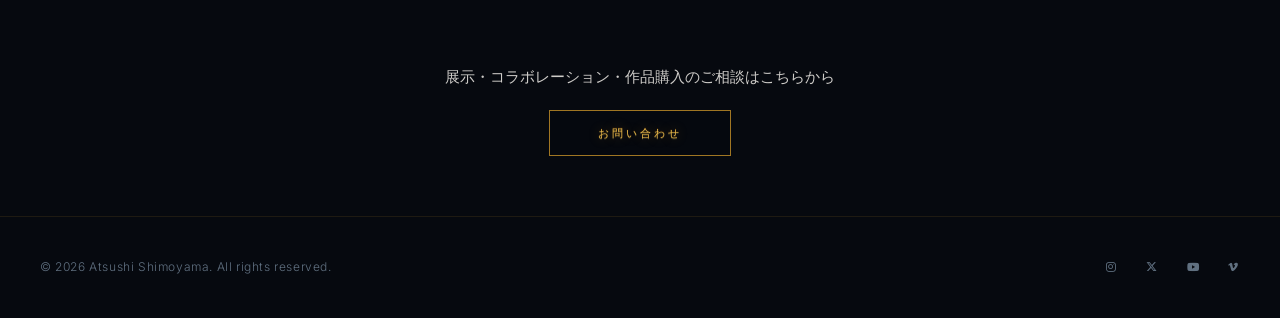
==== commit 5a3bdf26: "Refactor text in gallery.html for better readability Removed redundant paragraphs and added line bre" ====
--- a/gallery.html
+++ b/gallery.html
@@ -99,13 +99,9 @@
 <div class="section-label">Art Works</div>
 <h1 class="section-title">アート作品<br>Texture Art &amp; Meta Mandala, etc.</h1>
 <p style="max-width: 640px; margin: 24px auto 0; line-height: 1.9; font-size: 0.95rem; opacity: 0.85;">
-鮮烈な色彩と唯一無二の形と繊維が織りなす立体的な独自の世界。
-</p>
-<p style="max-width: 640px; margin: 0 auto 0; line-height: 1.9; font-size: 0.95rem; opacity: 0.85;">
-絵画でも彫刻でもない、既存のどんな言葉にも属さない新しい芸術の形を、
-</p>
-<p style="max-width: 640px; margin: 0 auto 0; line-height: 1.9; font-size: 0.95rem; opacity: 0.85;">
-Texture Art・Meta Mandala・Generative Art・3D Artなど7つのカテゴリーでご紹介します。
+鮮烈な色彩と唯一無二の形と繊維が織りなす立体的な独自の世界。<br class="line-break">
+絵画でも彫刻でもない、既存のどんな言葉にも属さない新しい芸術の形を、<br class="line-break">
+Texture Art・Meta Mandala・3D Artなど7つのカテゴリーでご紹介します。
 </p>
 </section>
 
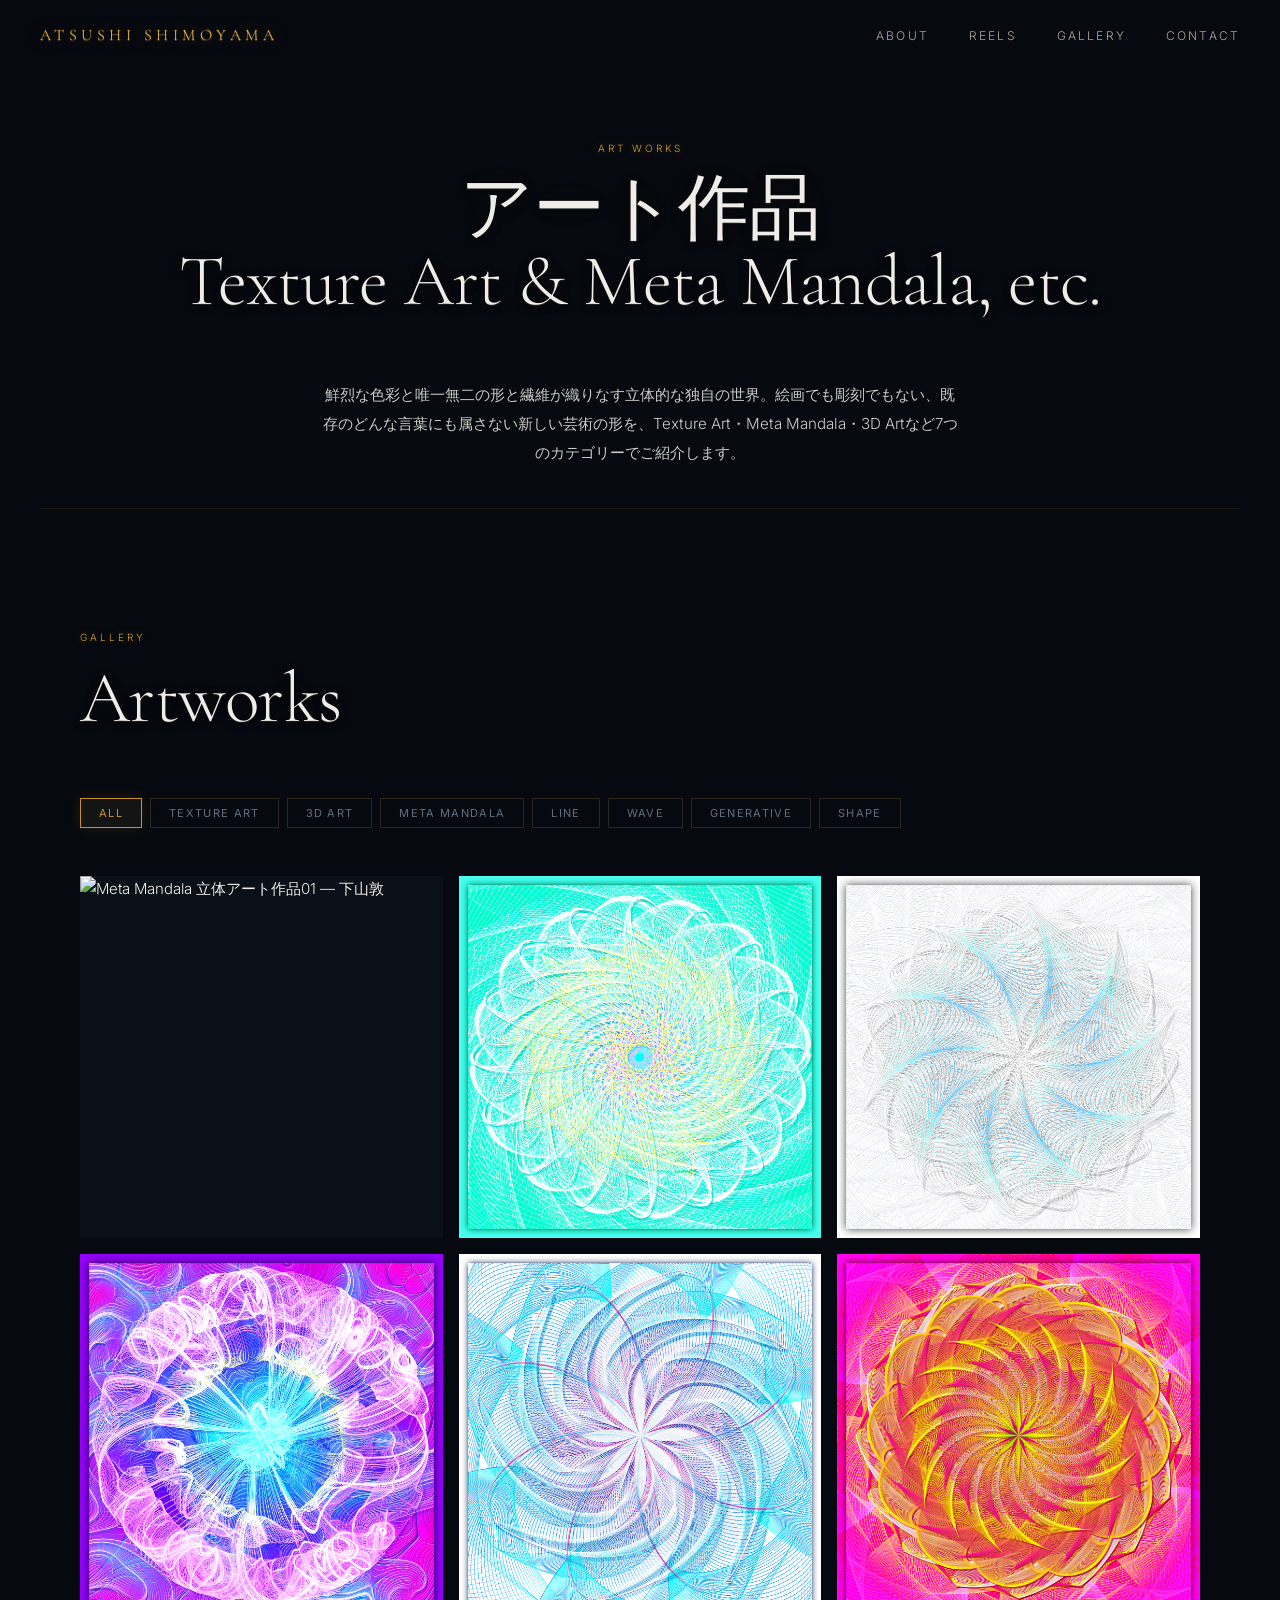
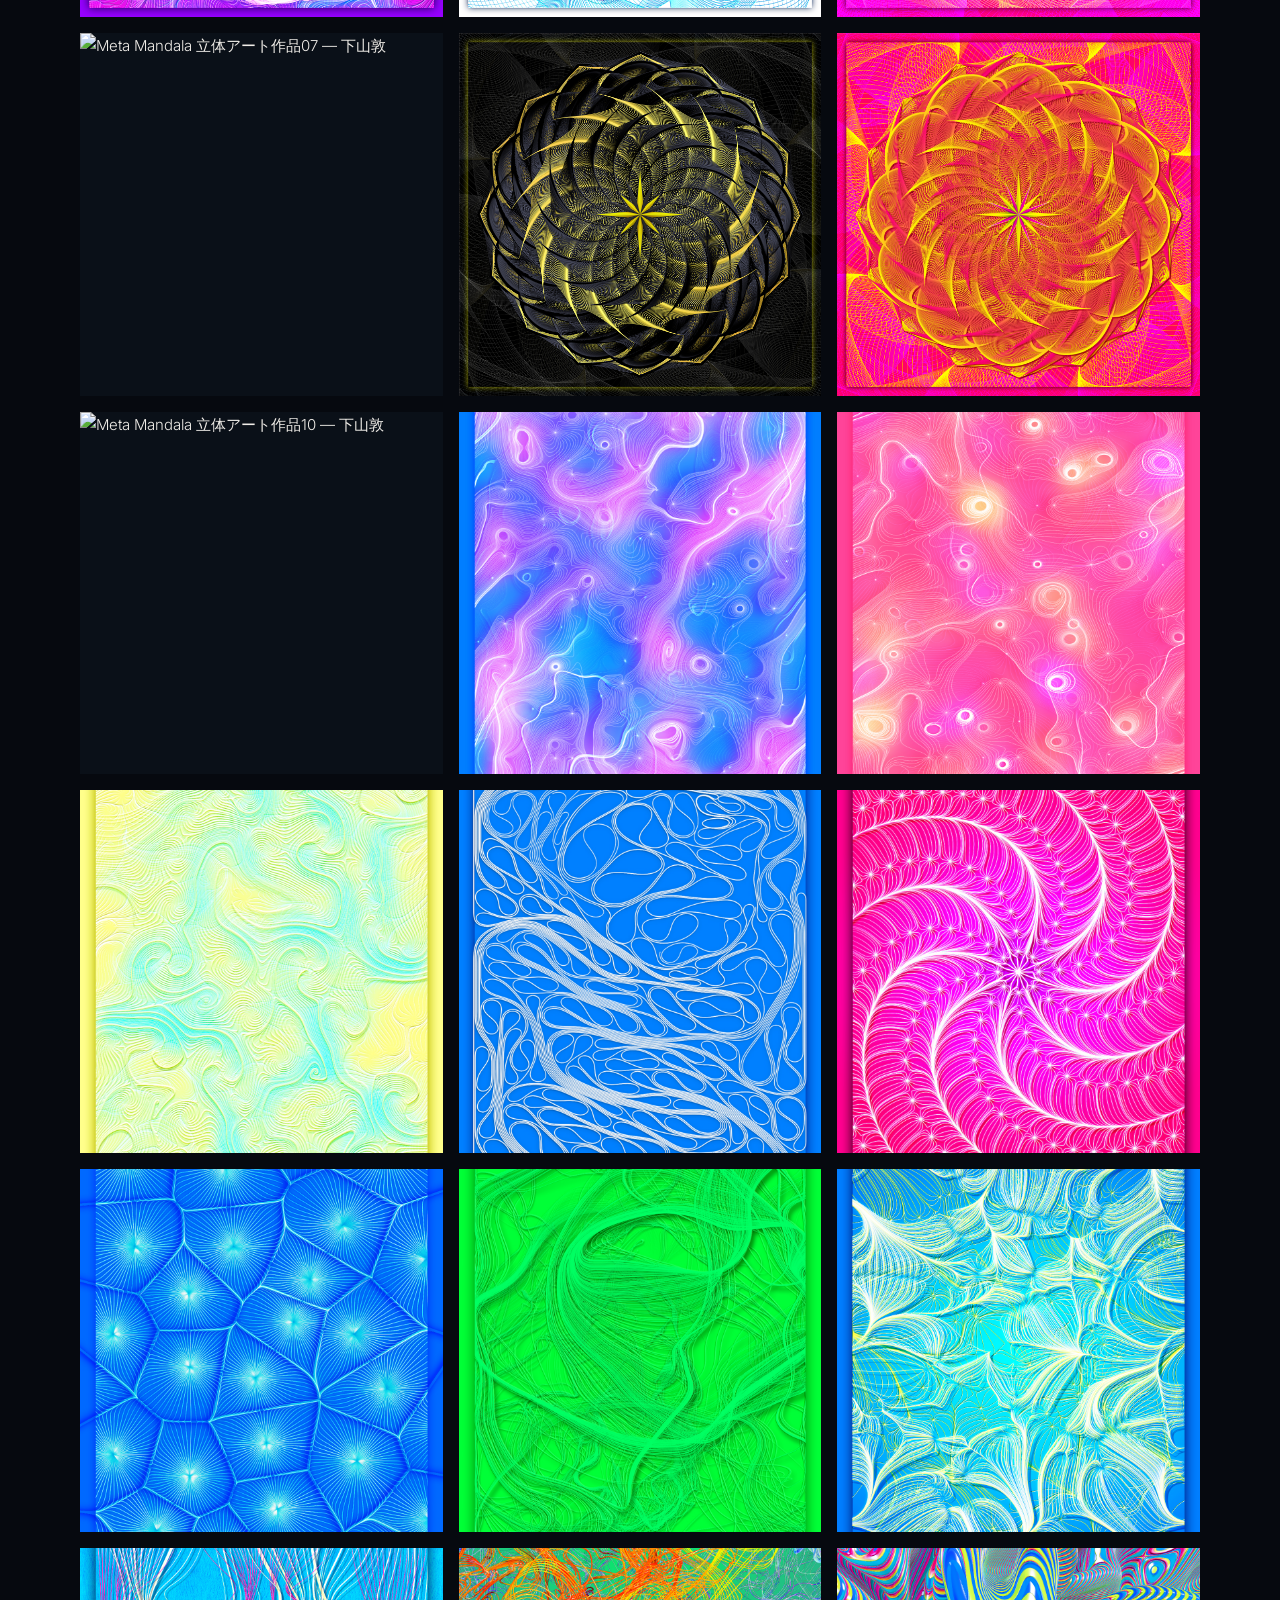
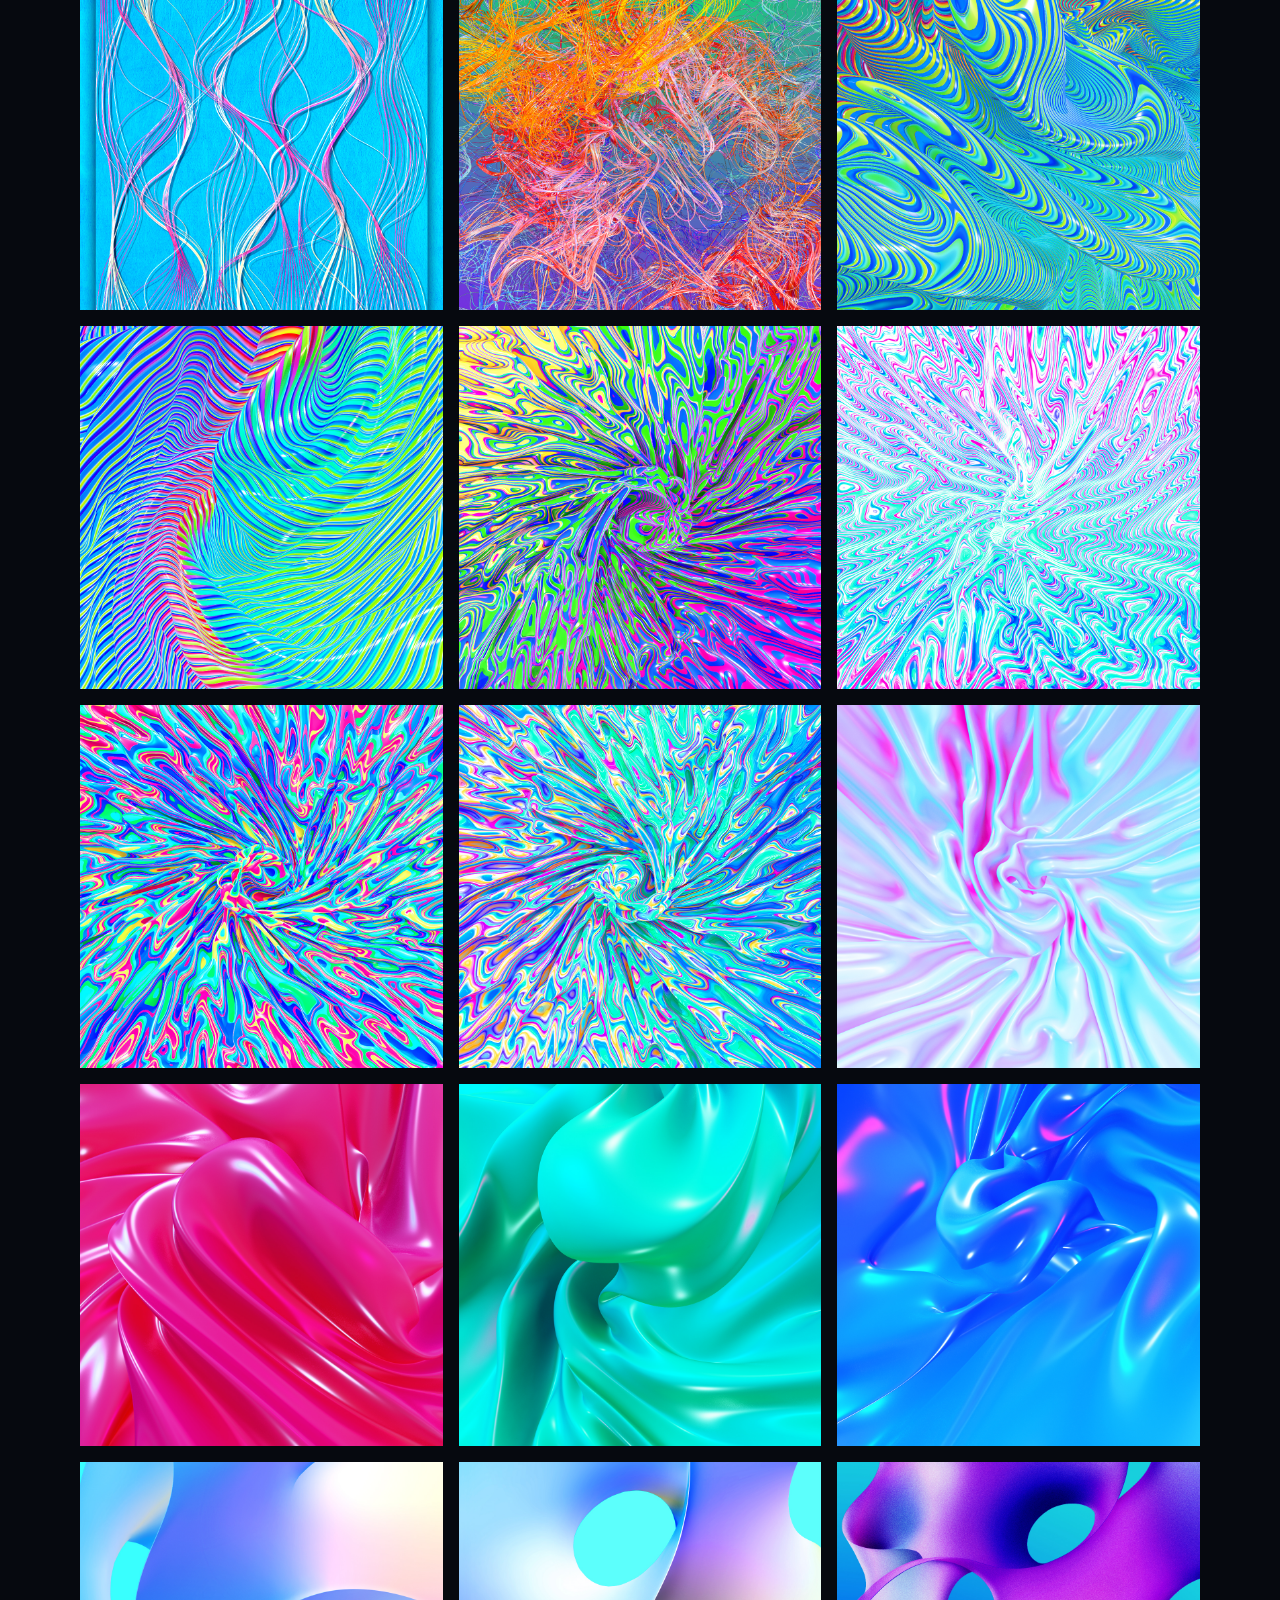
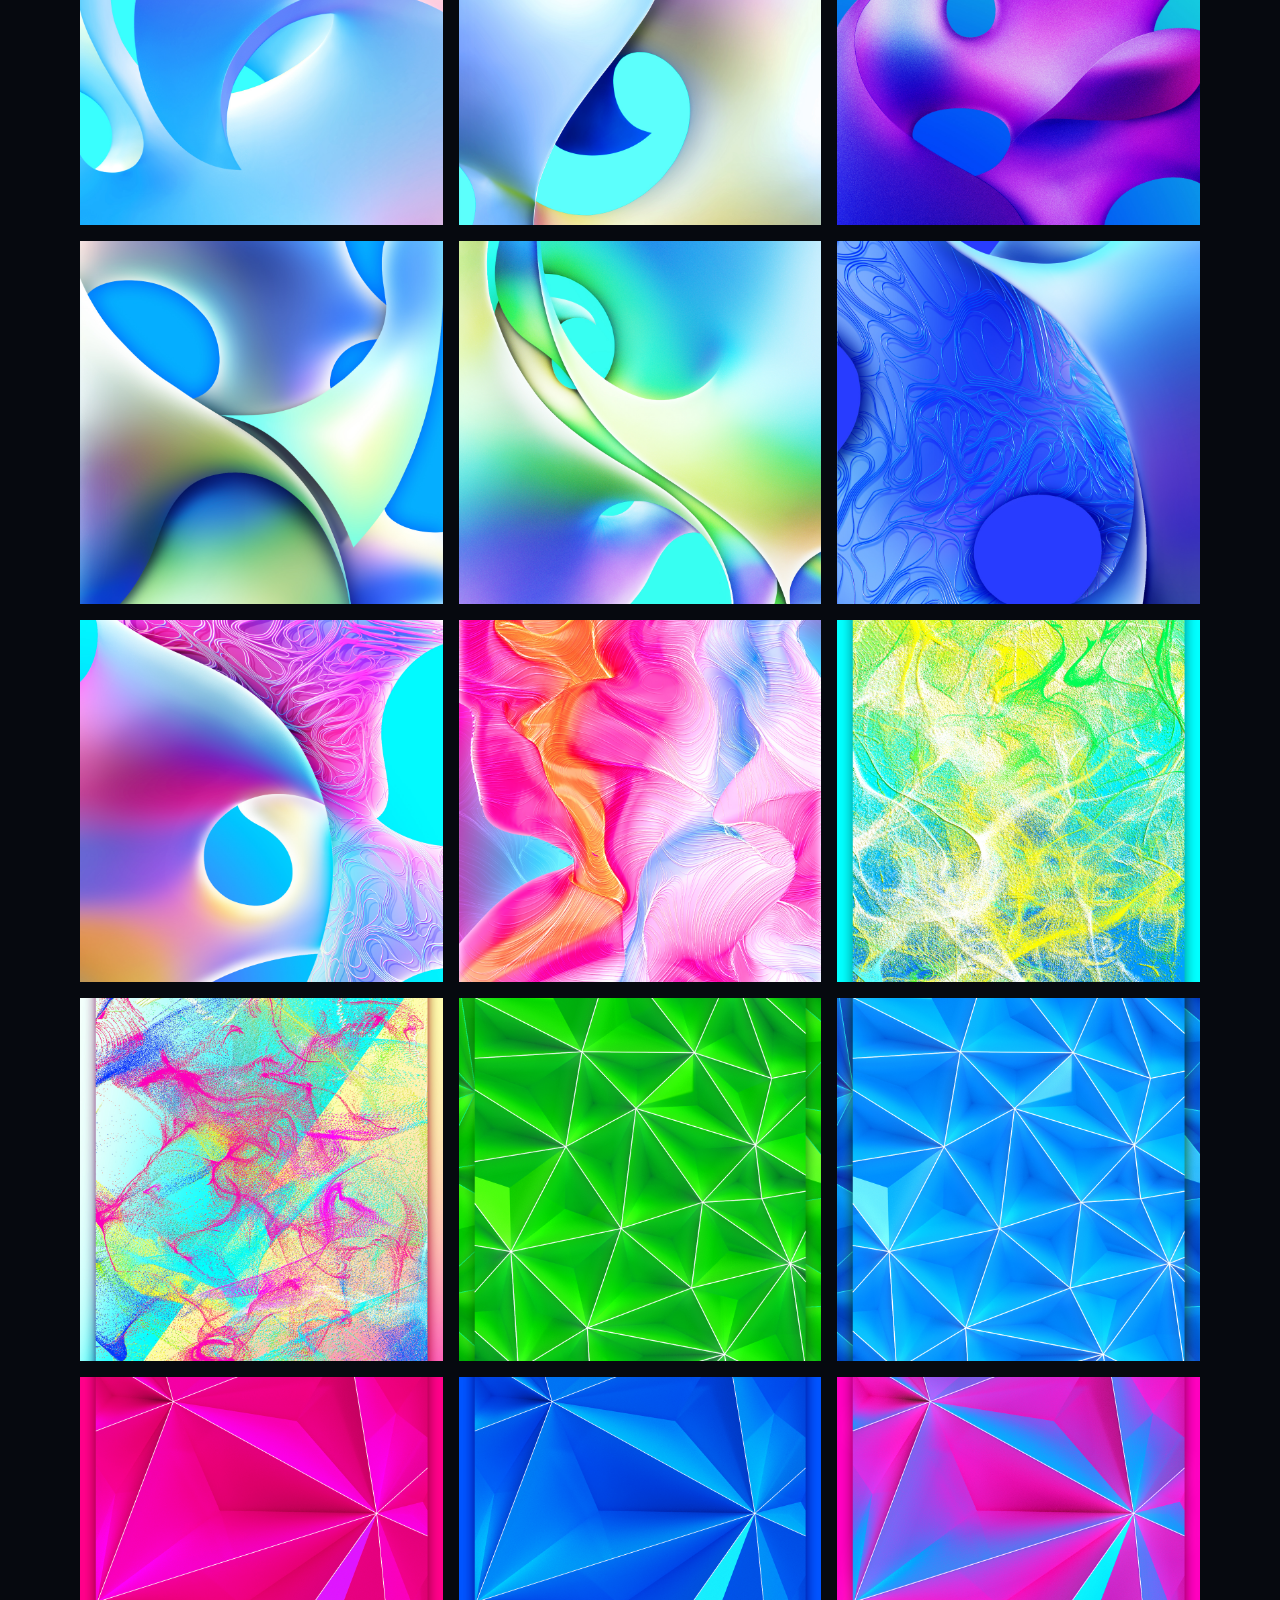
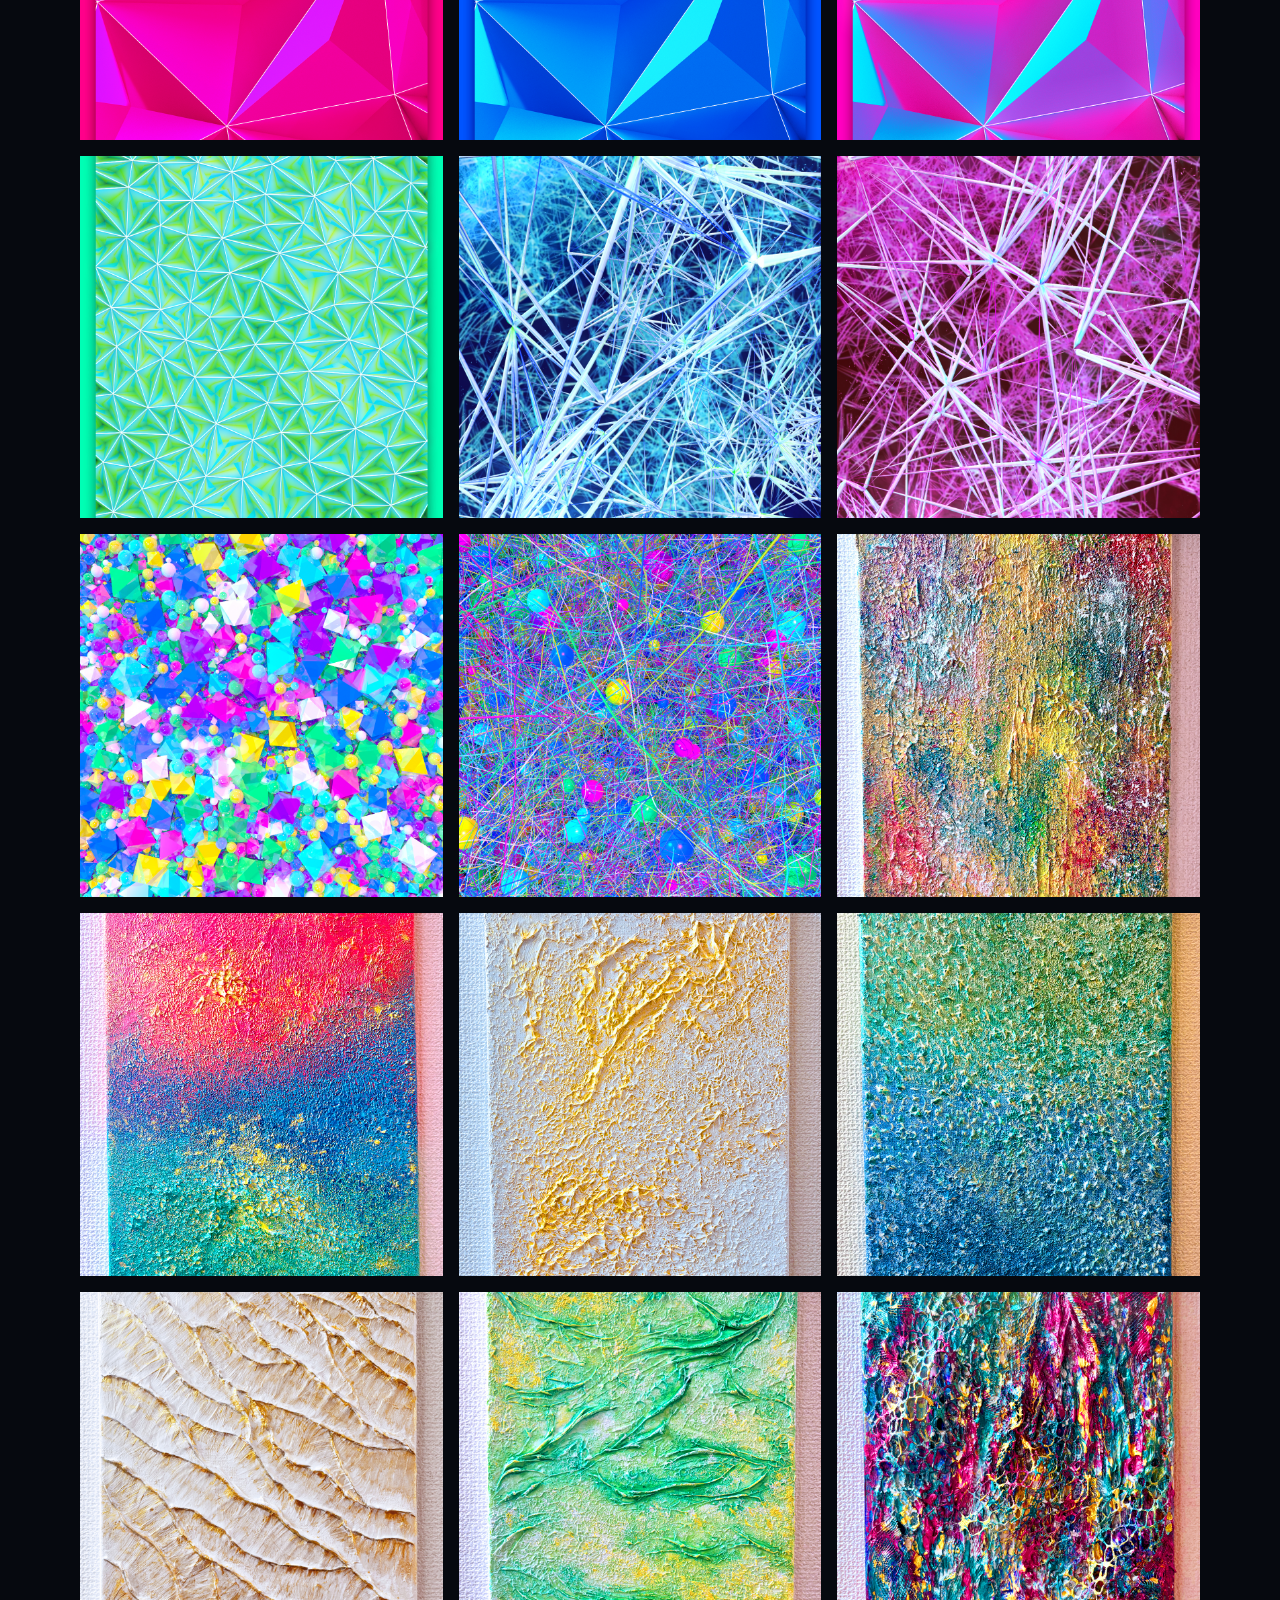
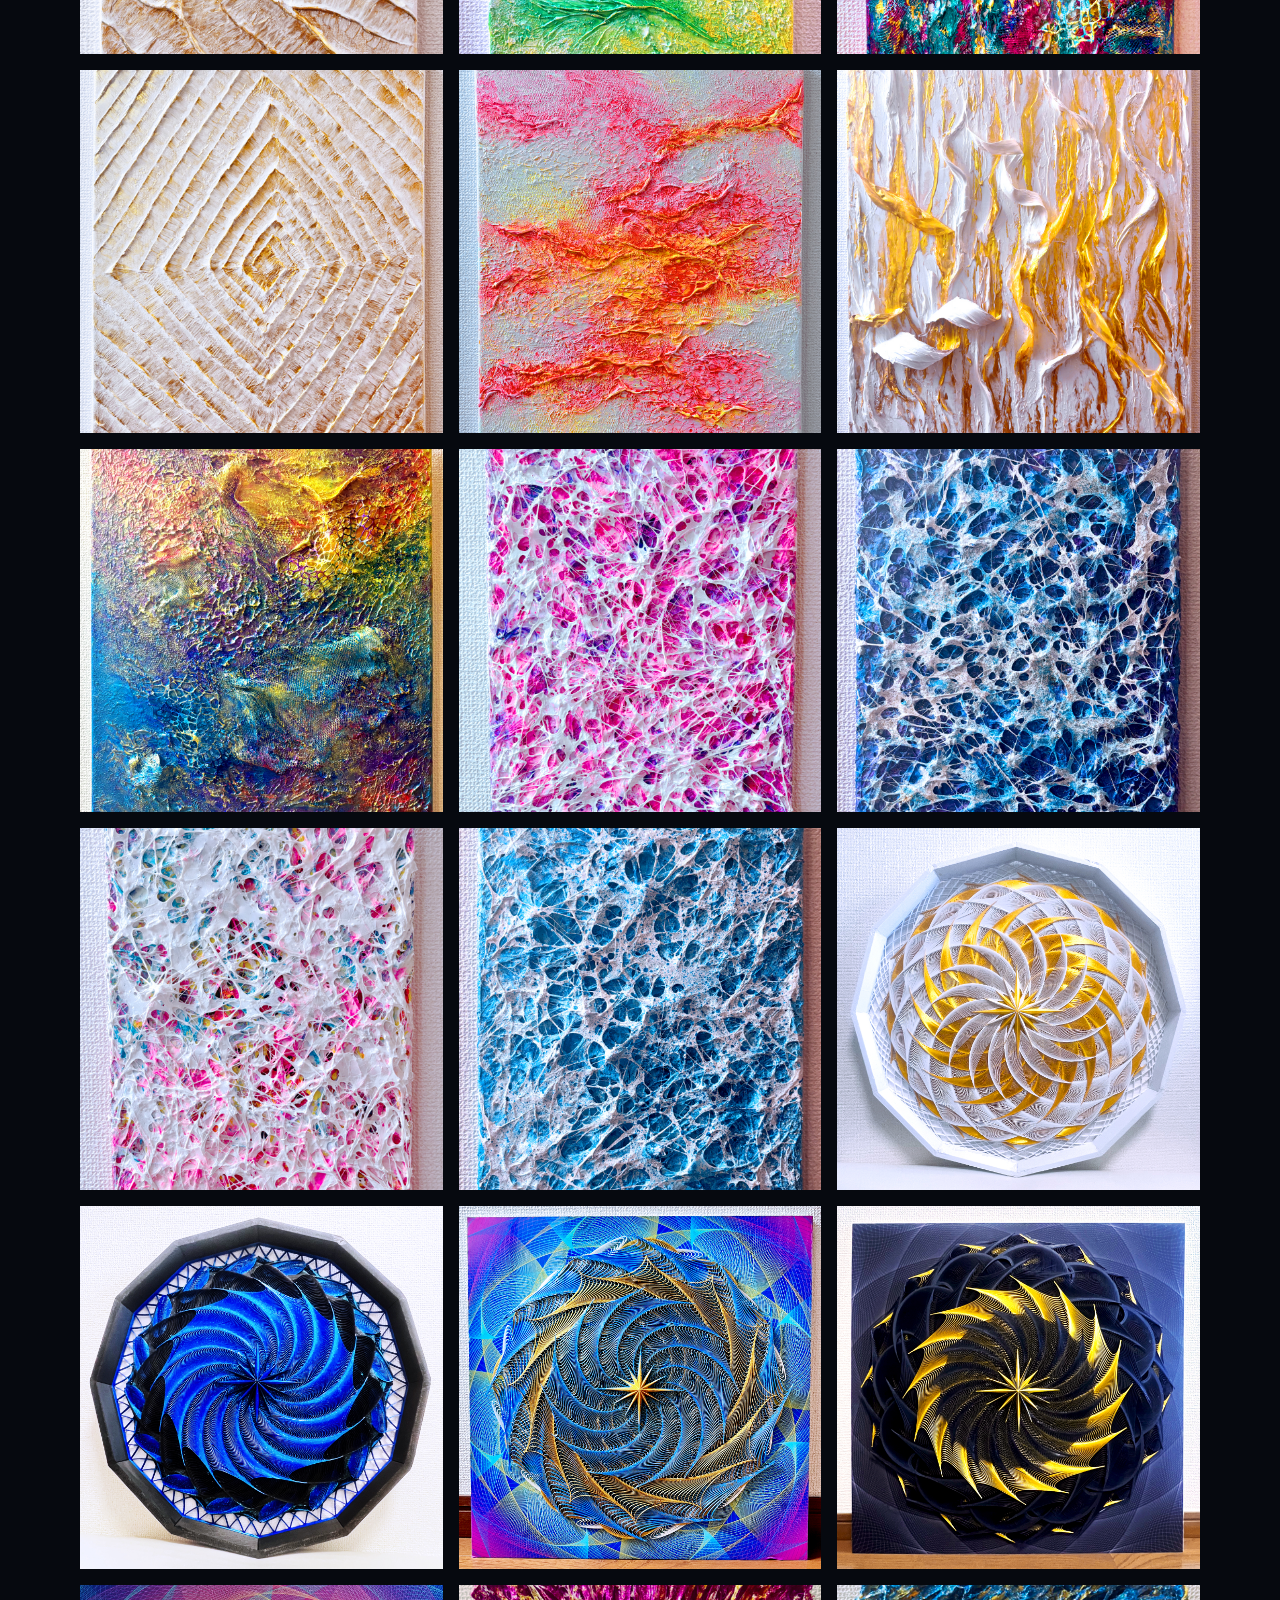
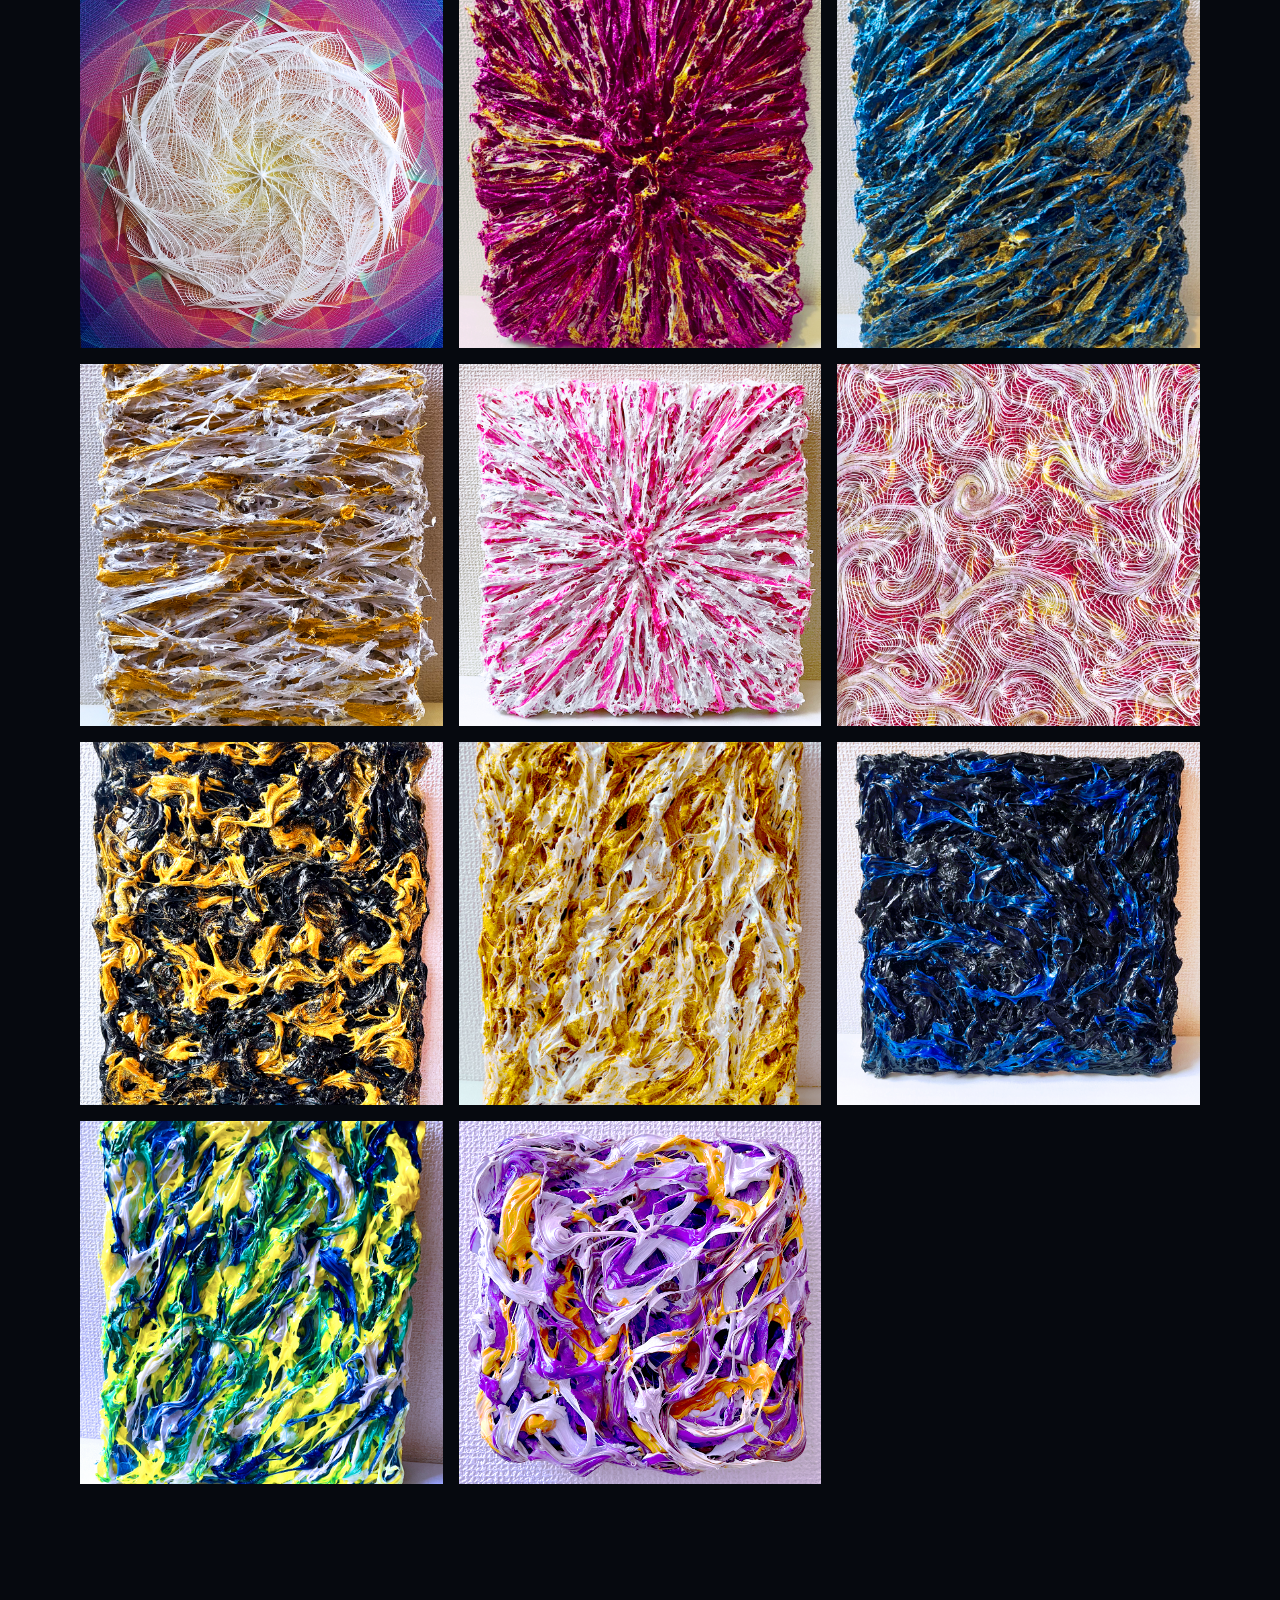
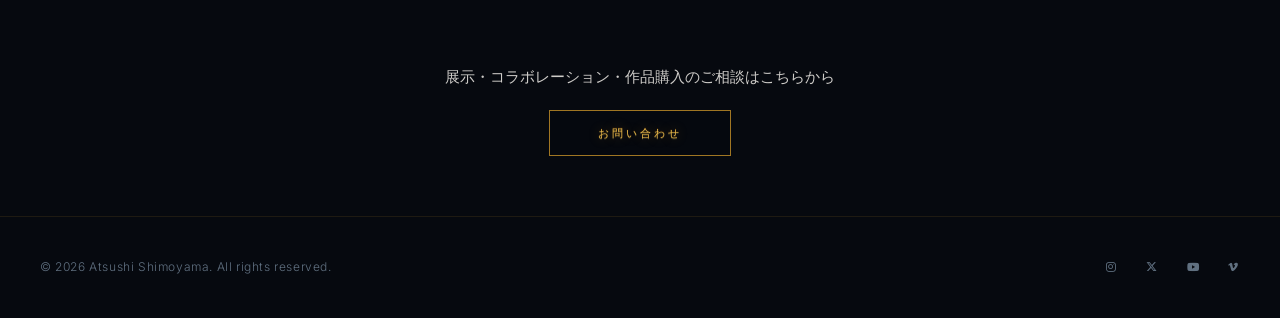
==== commit e7aeede5: "Update gallery.html" ====
--- a/gallery.html
+++ b/gallery.html
@@ -97,11 +97,9 @@
 <!-- PAGE HEADER -->
 <section id="page-header" style="padding-top: 140px; padding-bottom: 40px; text-align: center;">
 <div class="section-label">Art Works</div>
-<h1 class="section-title">アート作品<br>Texture Art &amp; Meta Mandala, etc.</h1>
+<h1 class="section-title">アート作品<br>Texture Art &amp; <span style="white-space: nowrap;">Meta Mandala, etc.</span></h1>
 <p style="max-width: 640px; margin: 24px auto 0; line-height: 1.9; font-size: 0.95rem; opacity: 0.85;">
-鮮烈な色彩と唯一無二の形と繊維が織りなす立体的な独自の世界。<br class="line-break">
-絵画でも彫刻でもない、既存のどんな言葉にも属さない新しい芸術の形を、<br class="line-break">
-Texture Art・Meta Mandala・3D Artなど7つのカテゴリーでご紹介します。
+鮮烈な色彩と唯一無二の形と繊維が織りなす立体的な独自の世界。絵画でも彫刻でもない、既存のどんな言葉にも属さない<span style="white-space: nowrap;">新しい芸術の形</span>を、Texture Art・Meta Mandala・3D Artなど7つのカテゴリーでご紹介します。
 </p>
 </section>
 
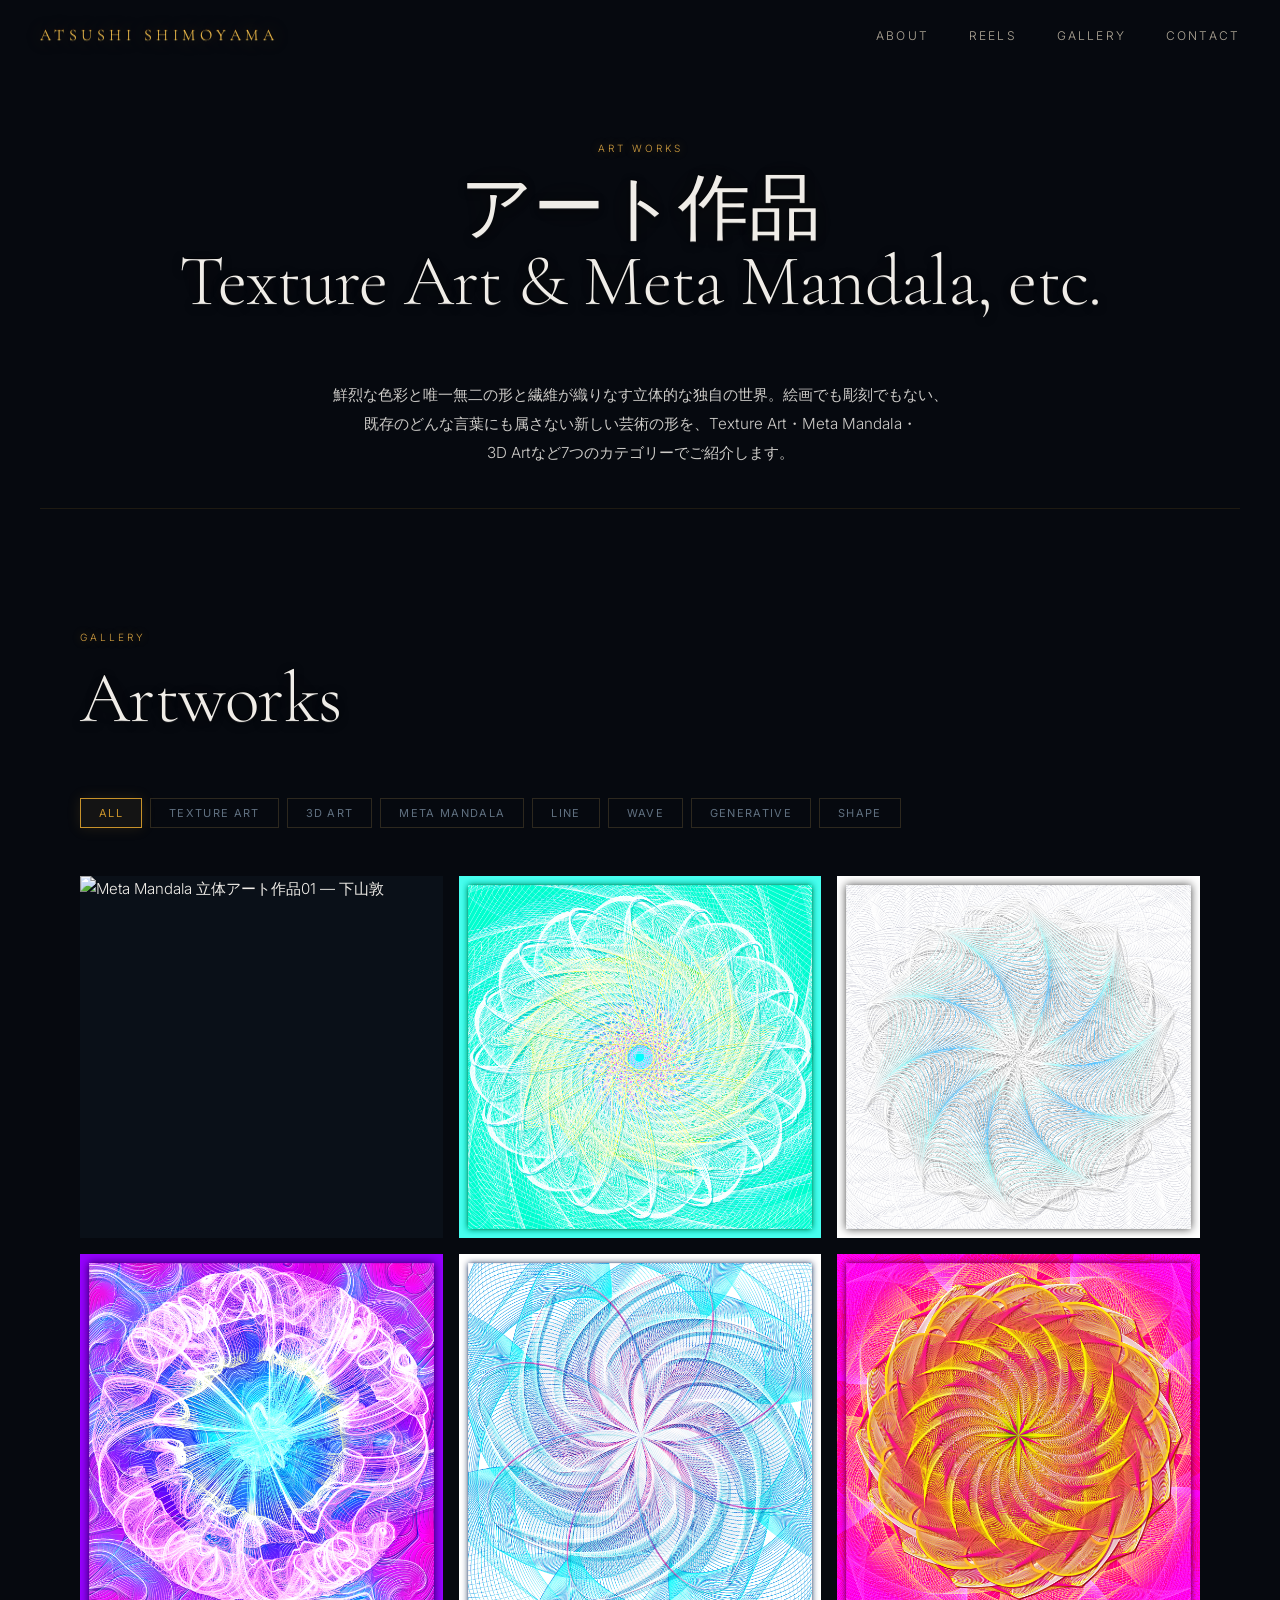
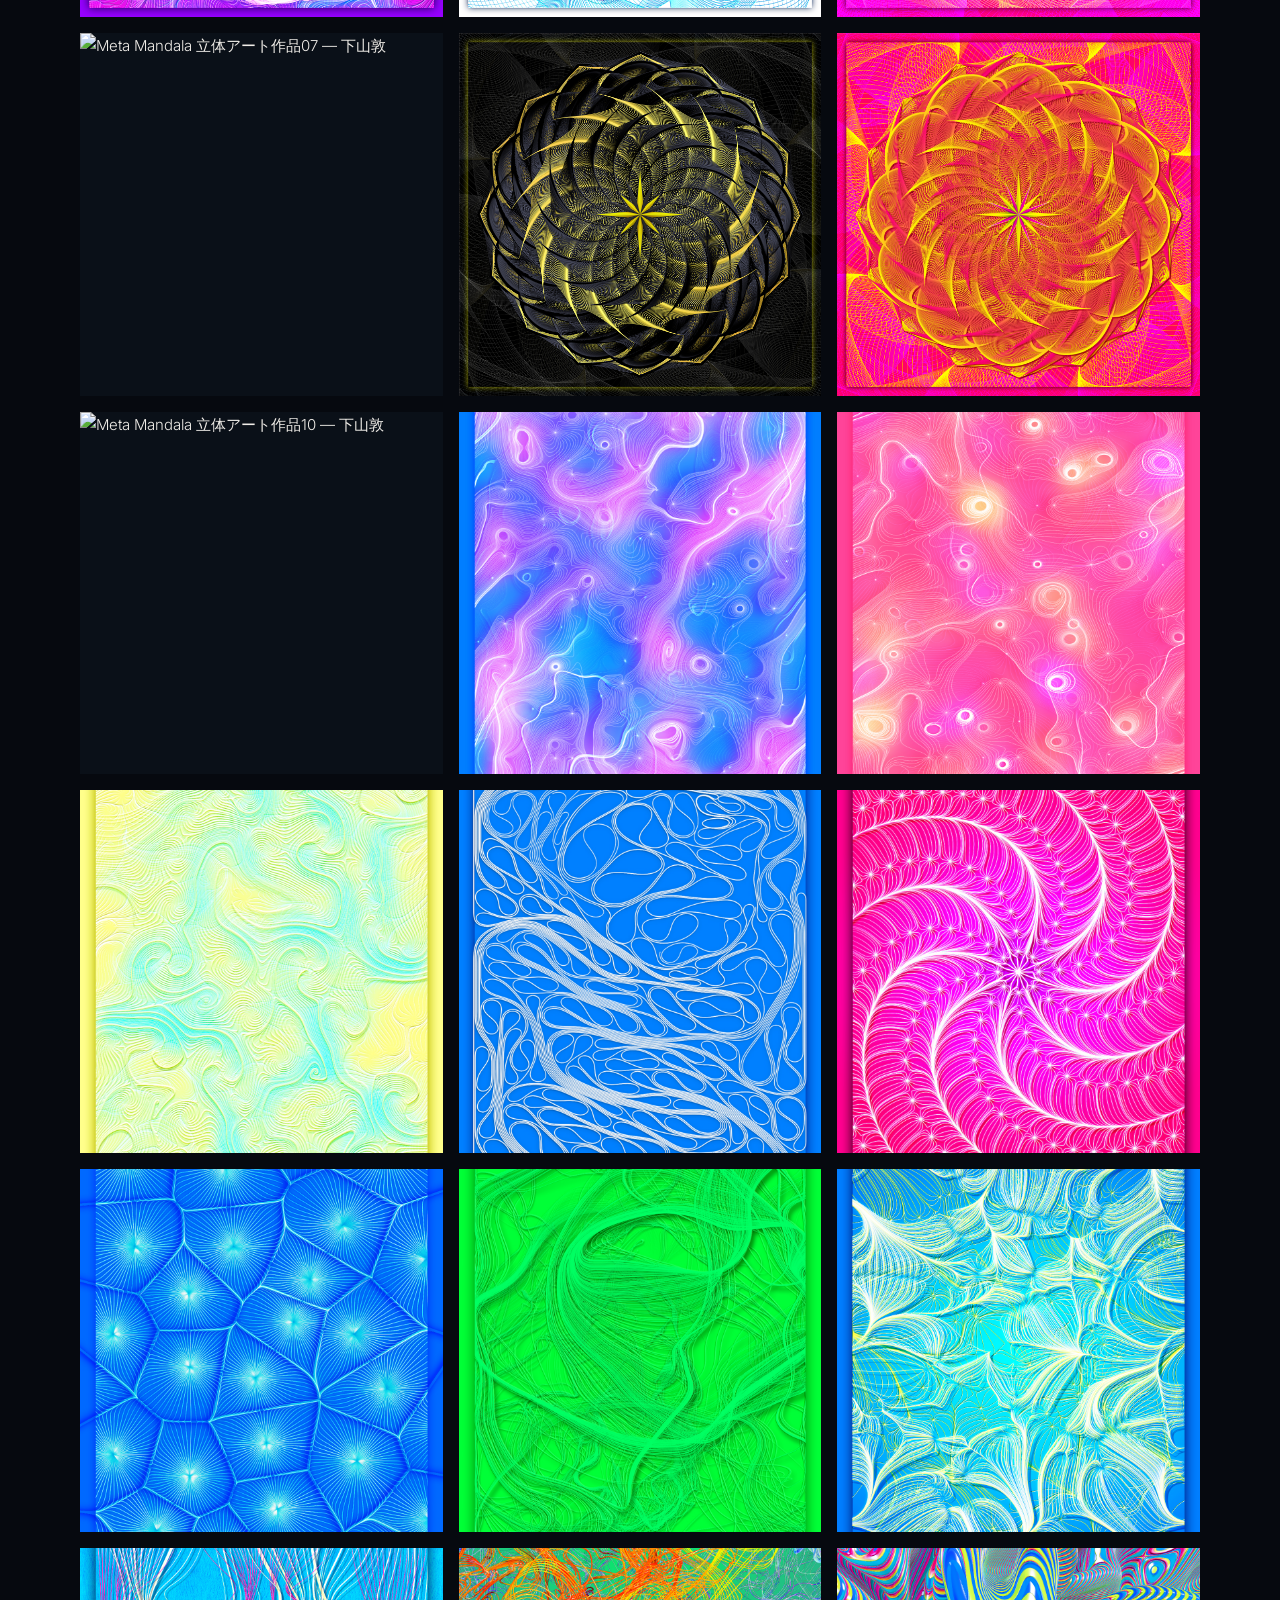
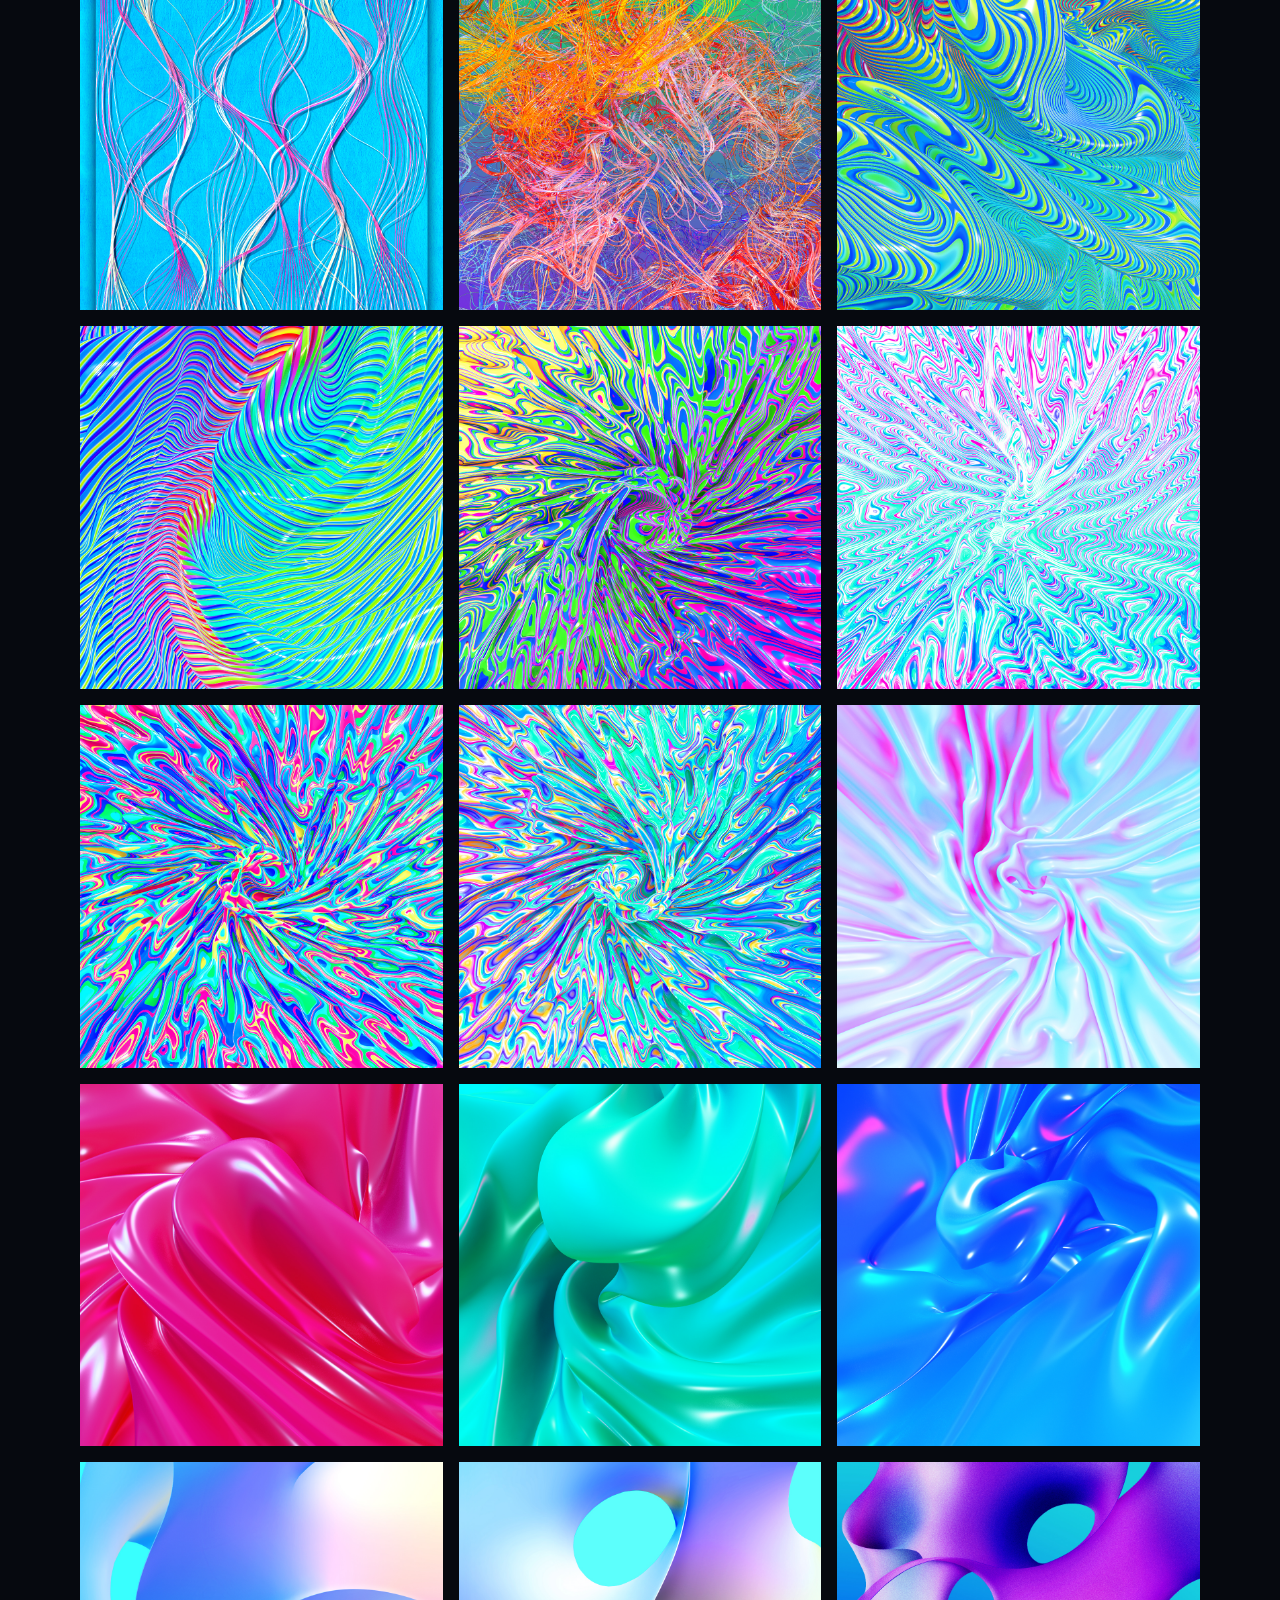
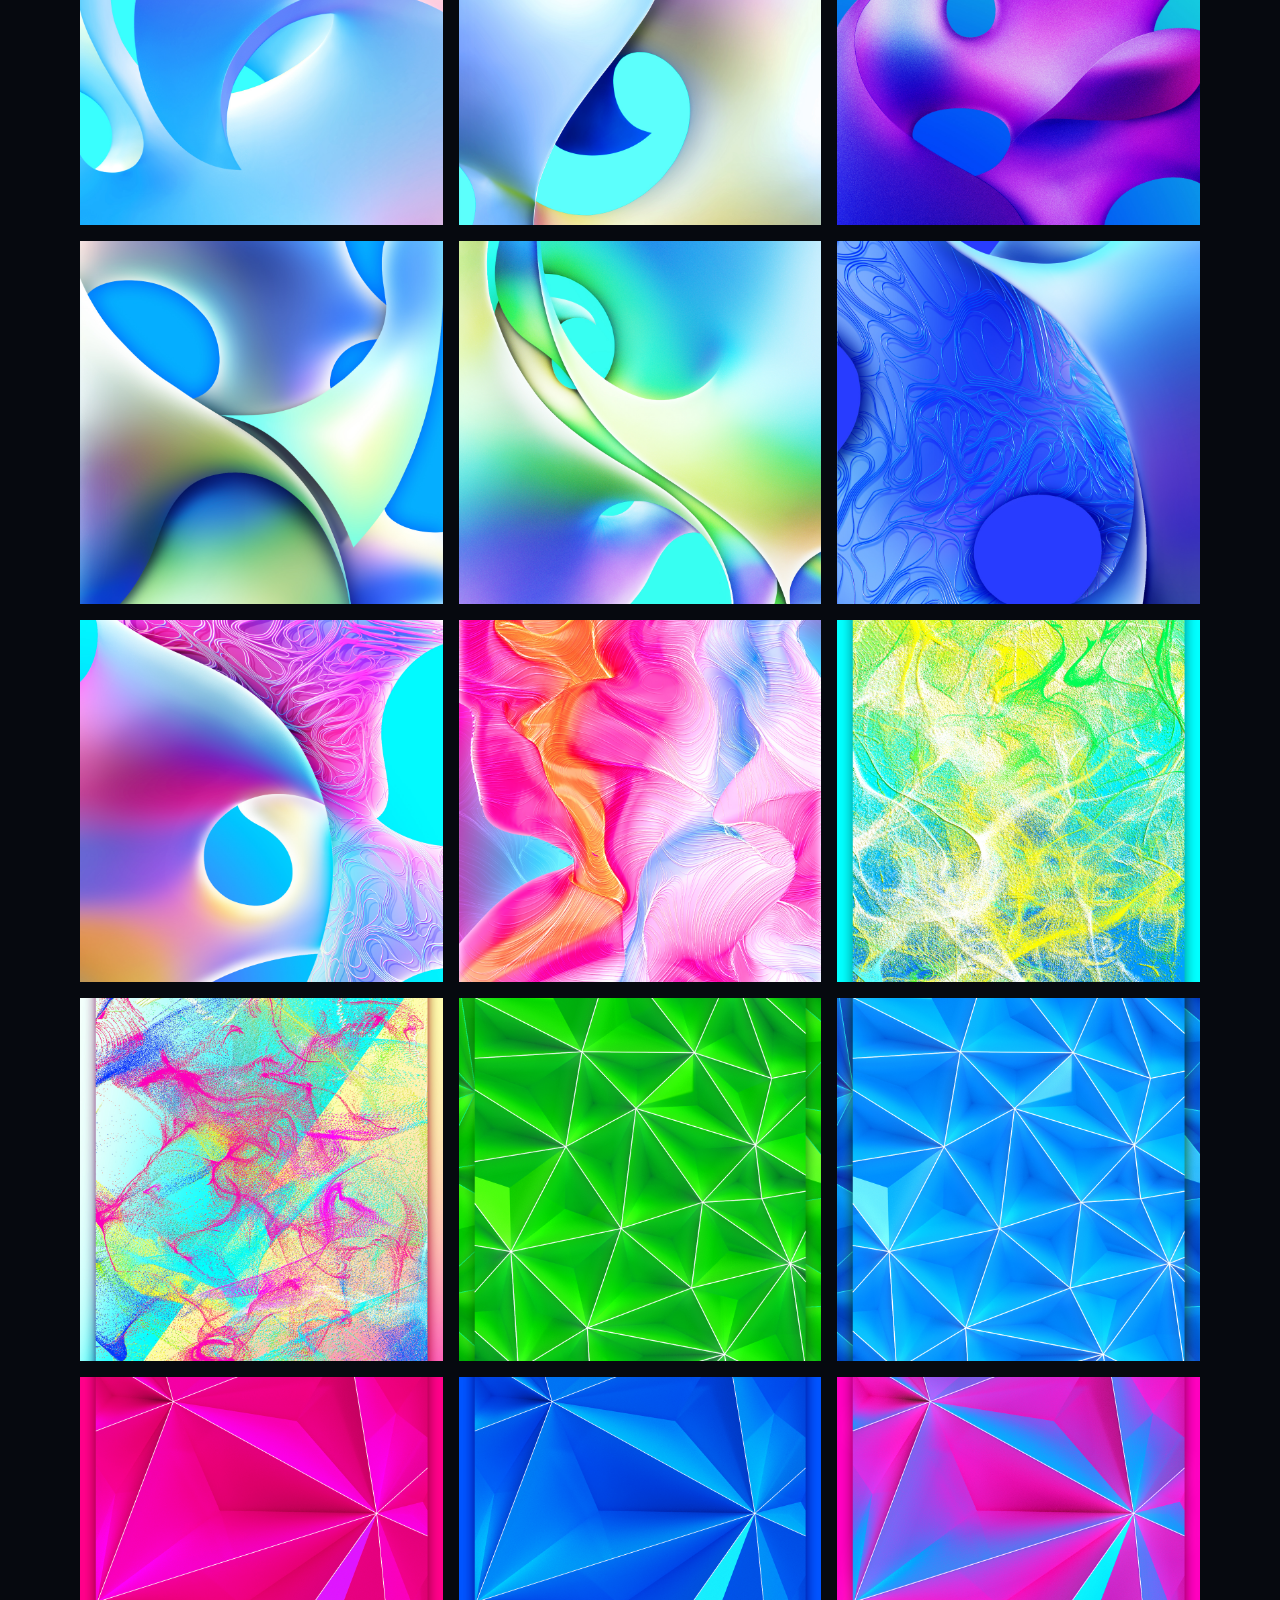
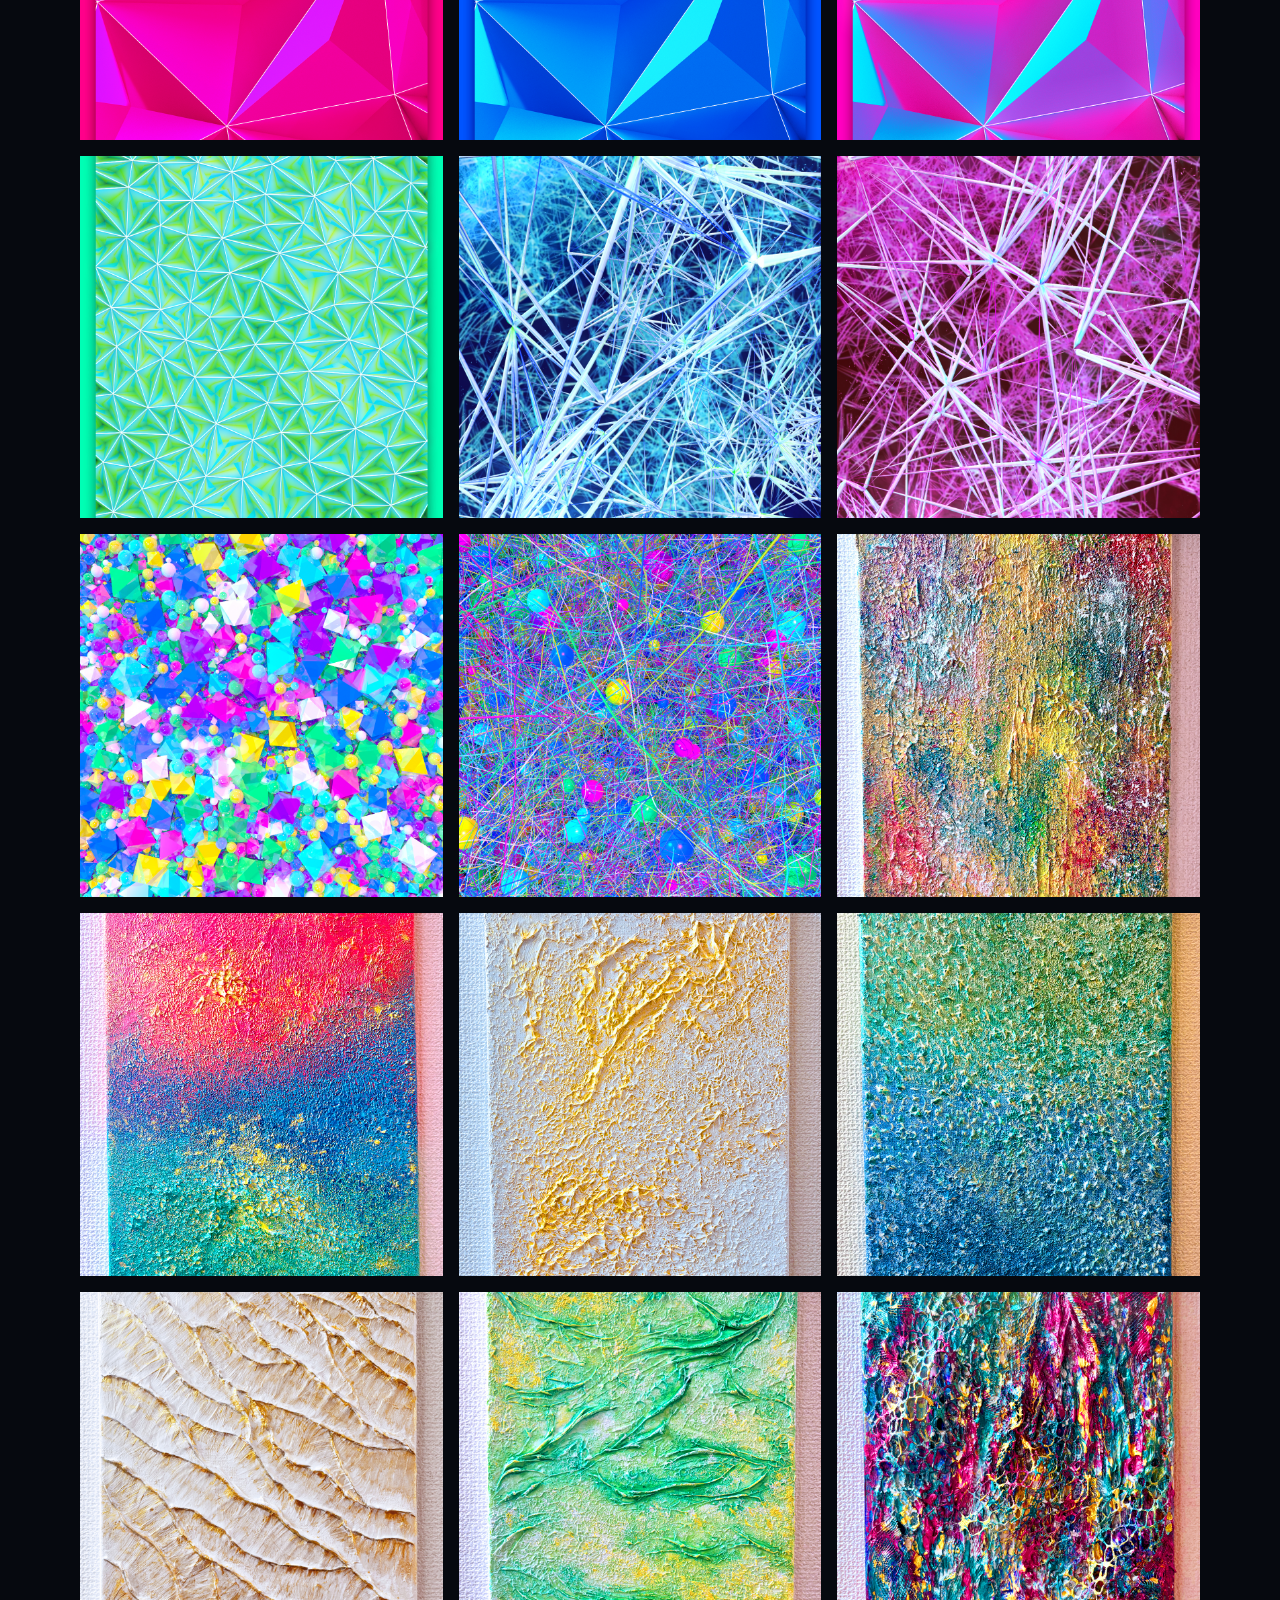
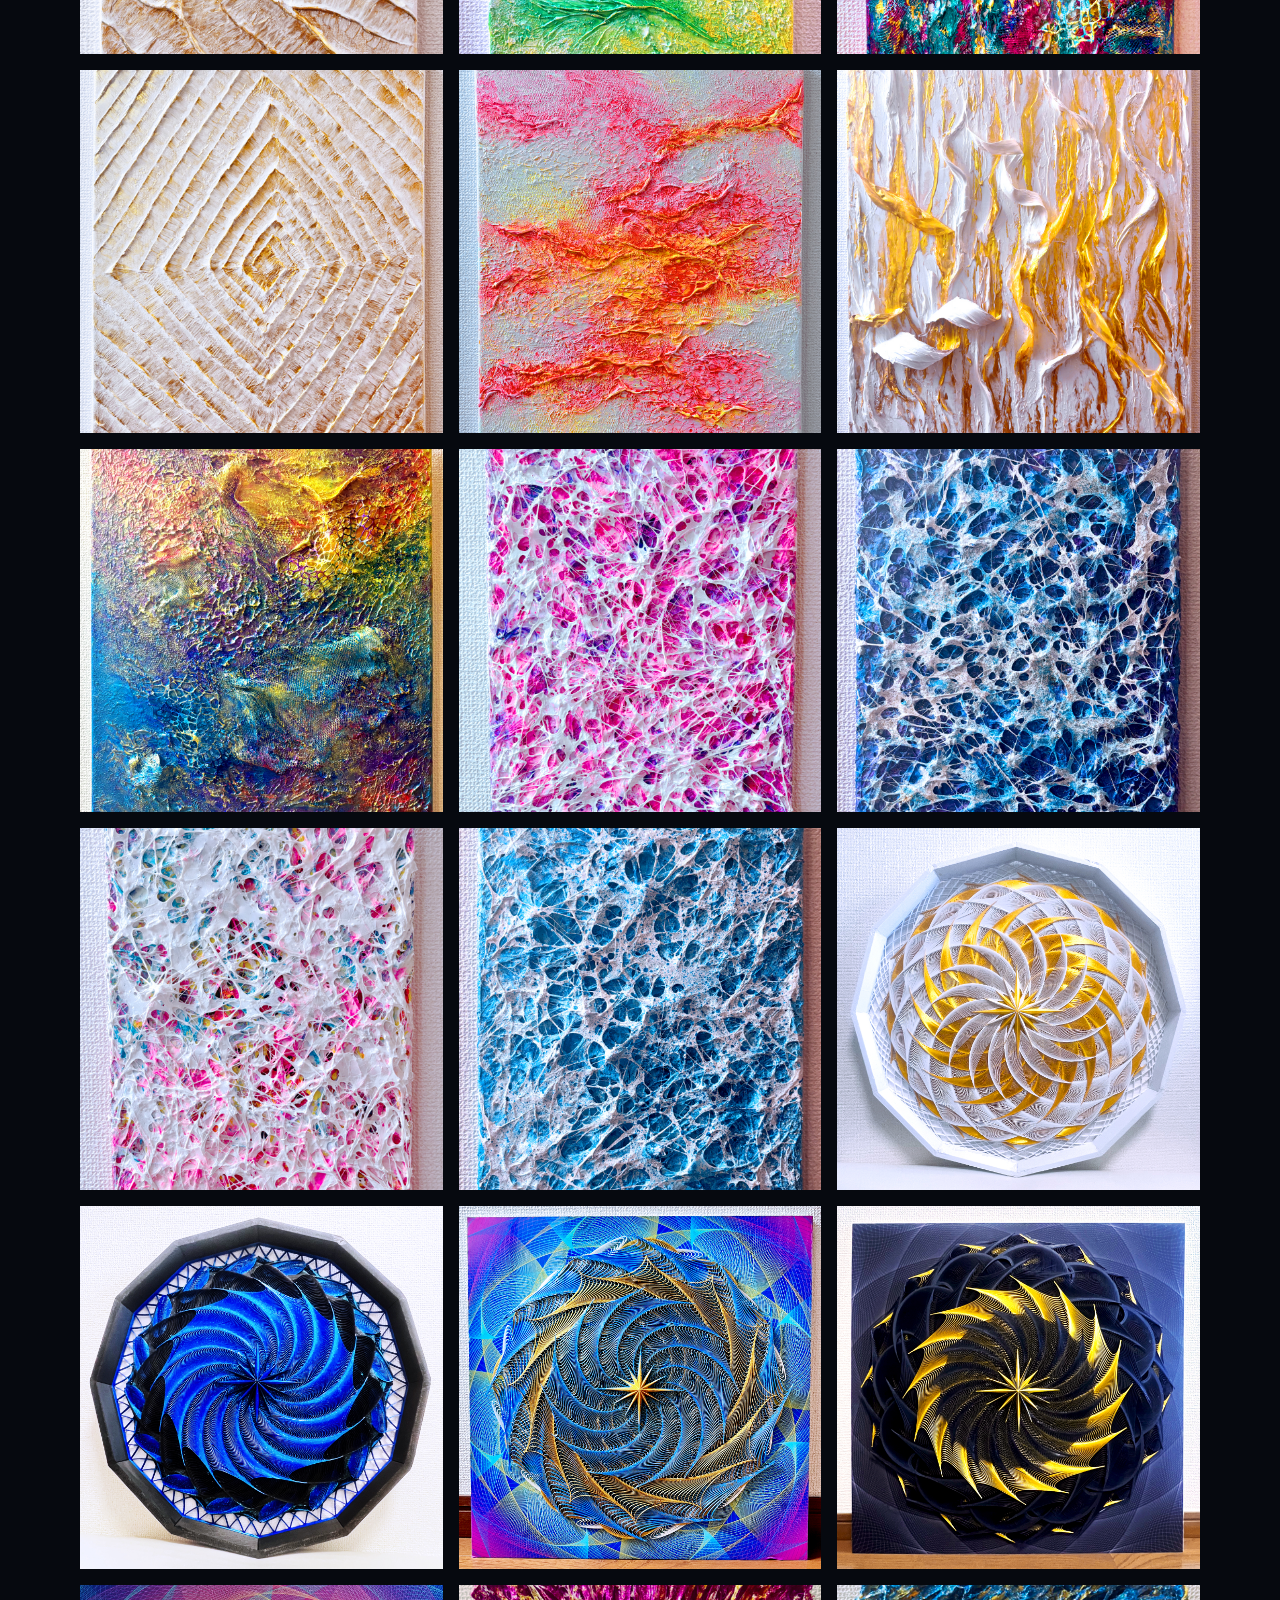
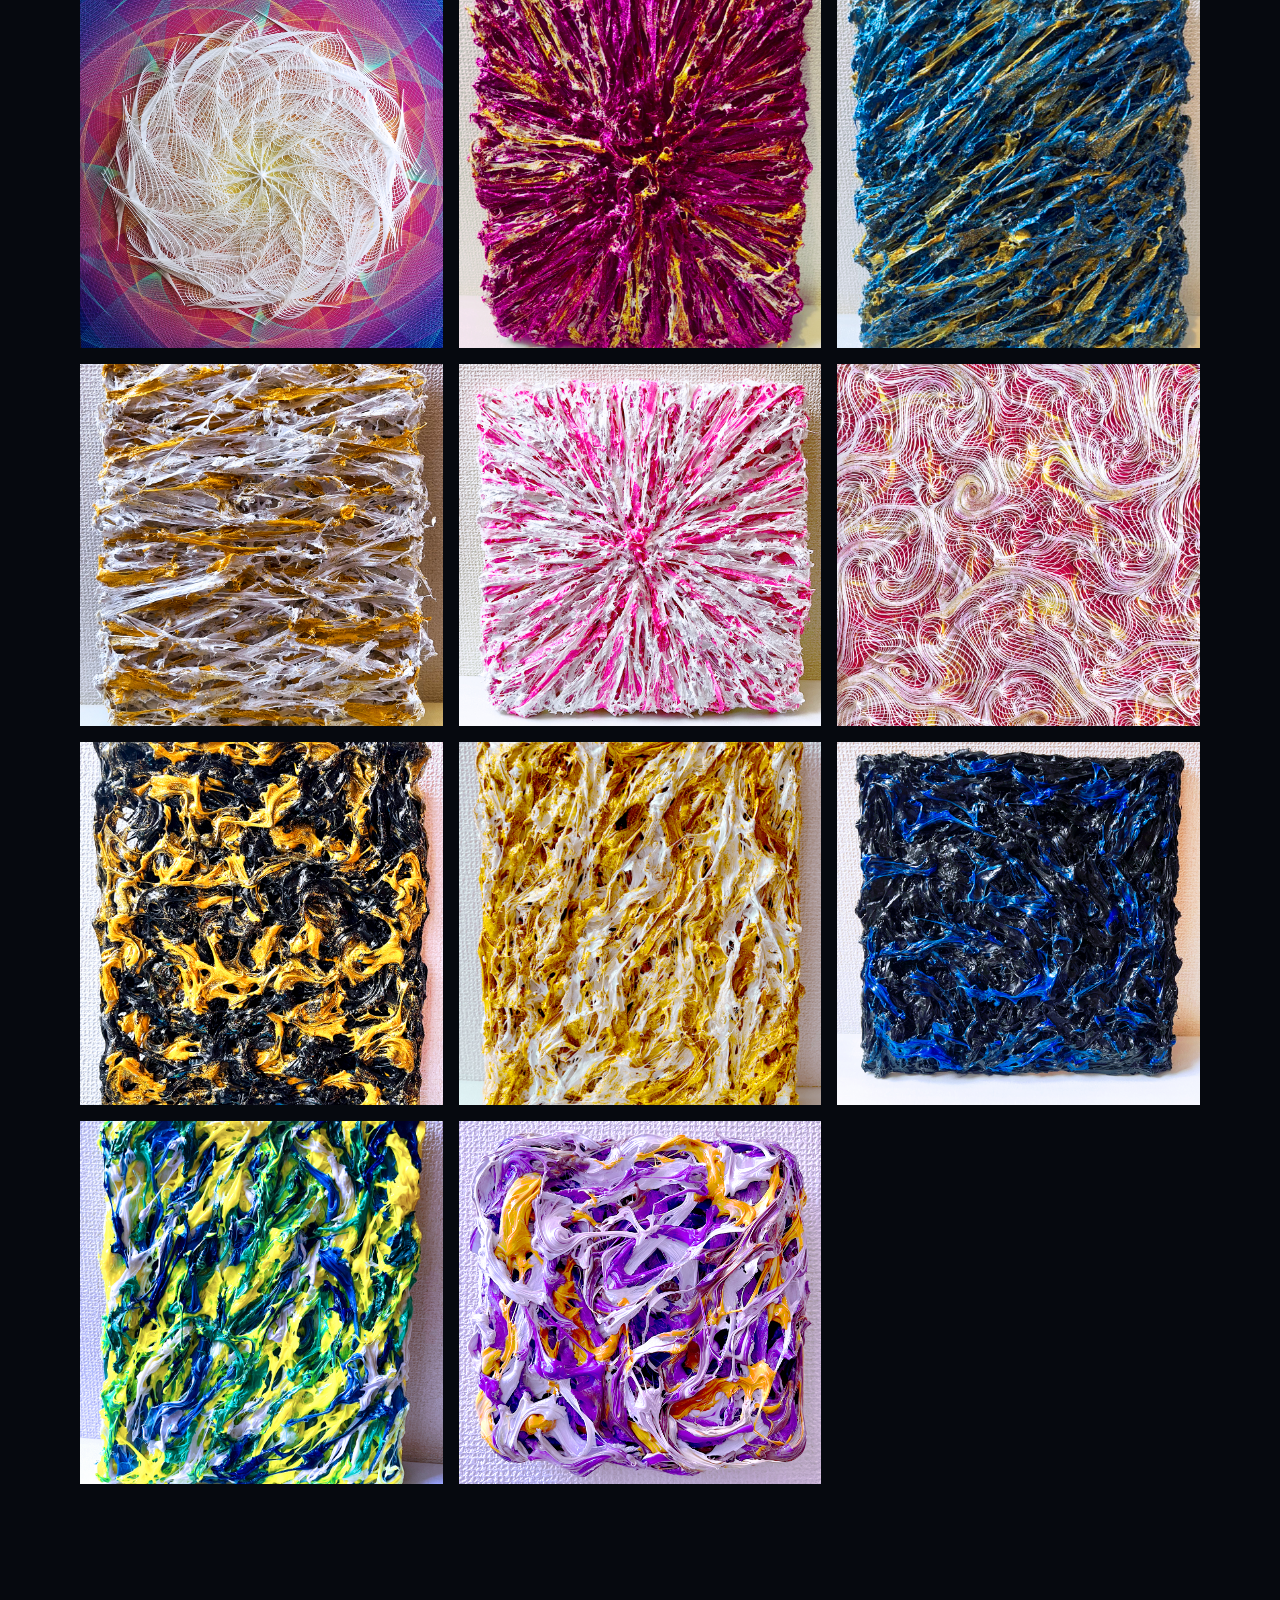
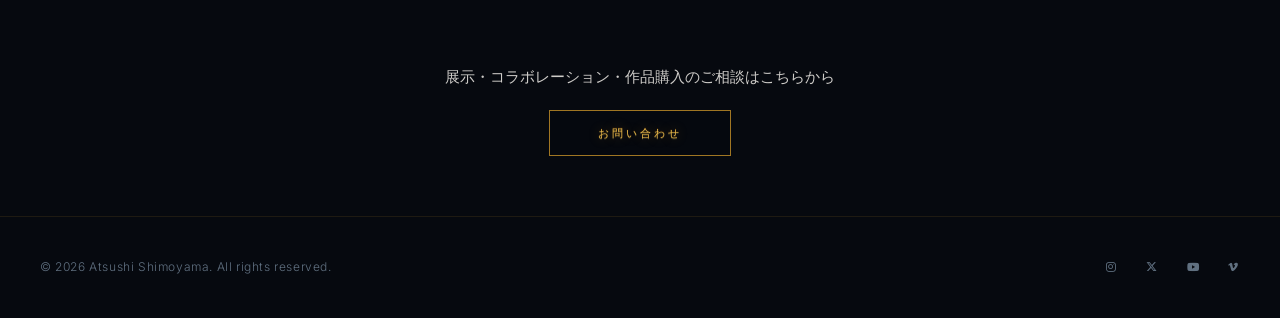
==== commit 2fa242d5: "Update gallery.html" ====
--- a/gallery.html
+++ b/gallery.html
@@ -99,7 +99,7 @@
 <div class="section-label">Art Works</div>
 <h1 class="section-title">アート作品<br>Texture Art &amp; <span style="white-space: nowrap;">Meta Mandala, etc.</span></h1>
 <p style="max-width: 640px; margin: 24px auto 0; line-height: 1.9; font-size: 0.95rem; opacity: 0.85;">
-鮮烈な色彩と唯一無二の形と繊維が織りなす立体的な独自の世界。絵画でも彫刻でもない、既存のどんな言葉にも属さない<span style="white-space: nowrap;">新しい芸術の形</span>を、Texture Art・Meta Mandala・3D Artなど7つのカテゴリーでご紹介します。
+鮮烈な色彩と唯一無二の形と繊維が織りなす立体的な独自の世界。絵画でも彫刻でもない、<span style="white-space: nowrap;">既存の</span>どんな言葉にも属さない<span style="white-space: nowrap;">新しい芸術の形</span>を、Texture Art・Meta Mandala・<span style="white-space: nowrap;">3D Artなど7つの</span>カテゴリーでご紹介します。
 </p>
 </section>
 
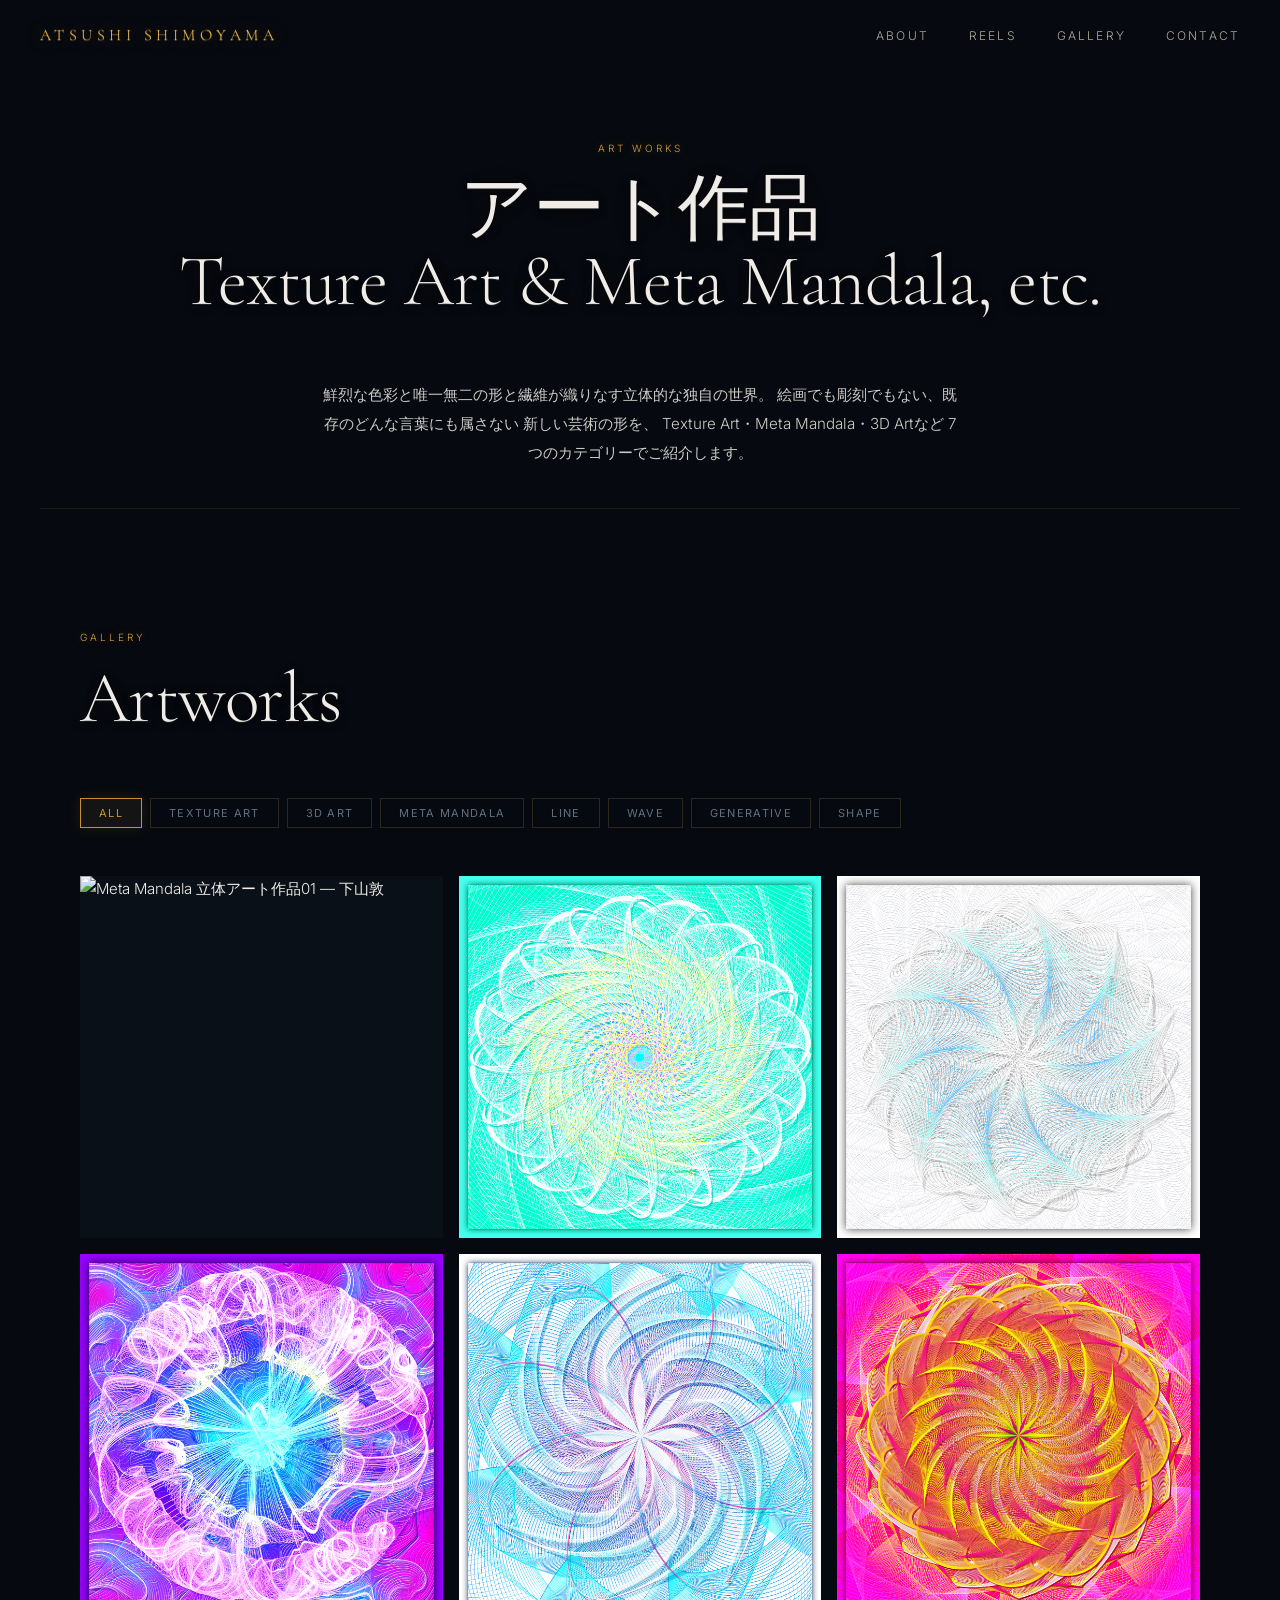
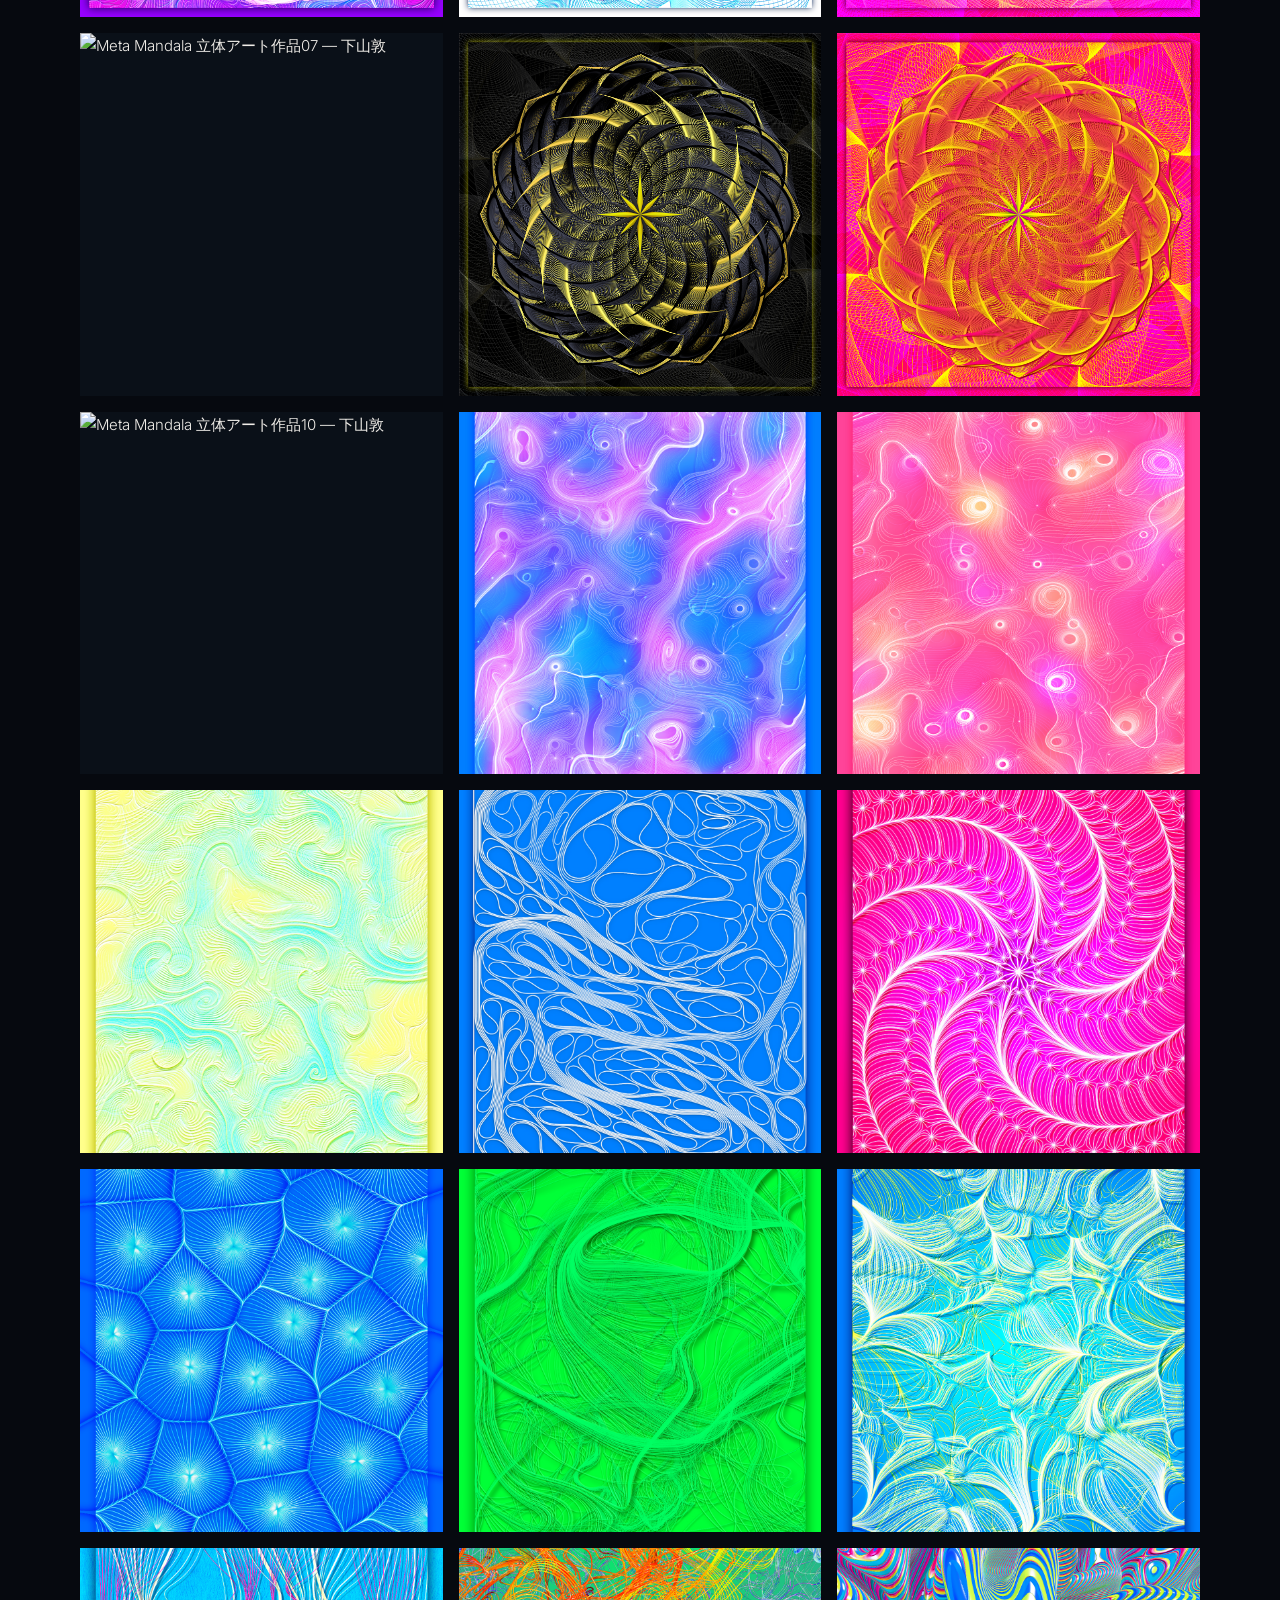
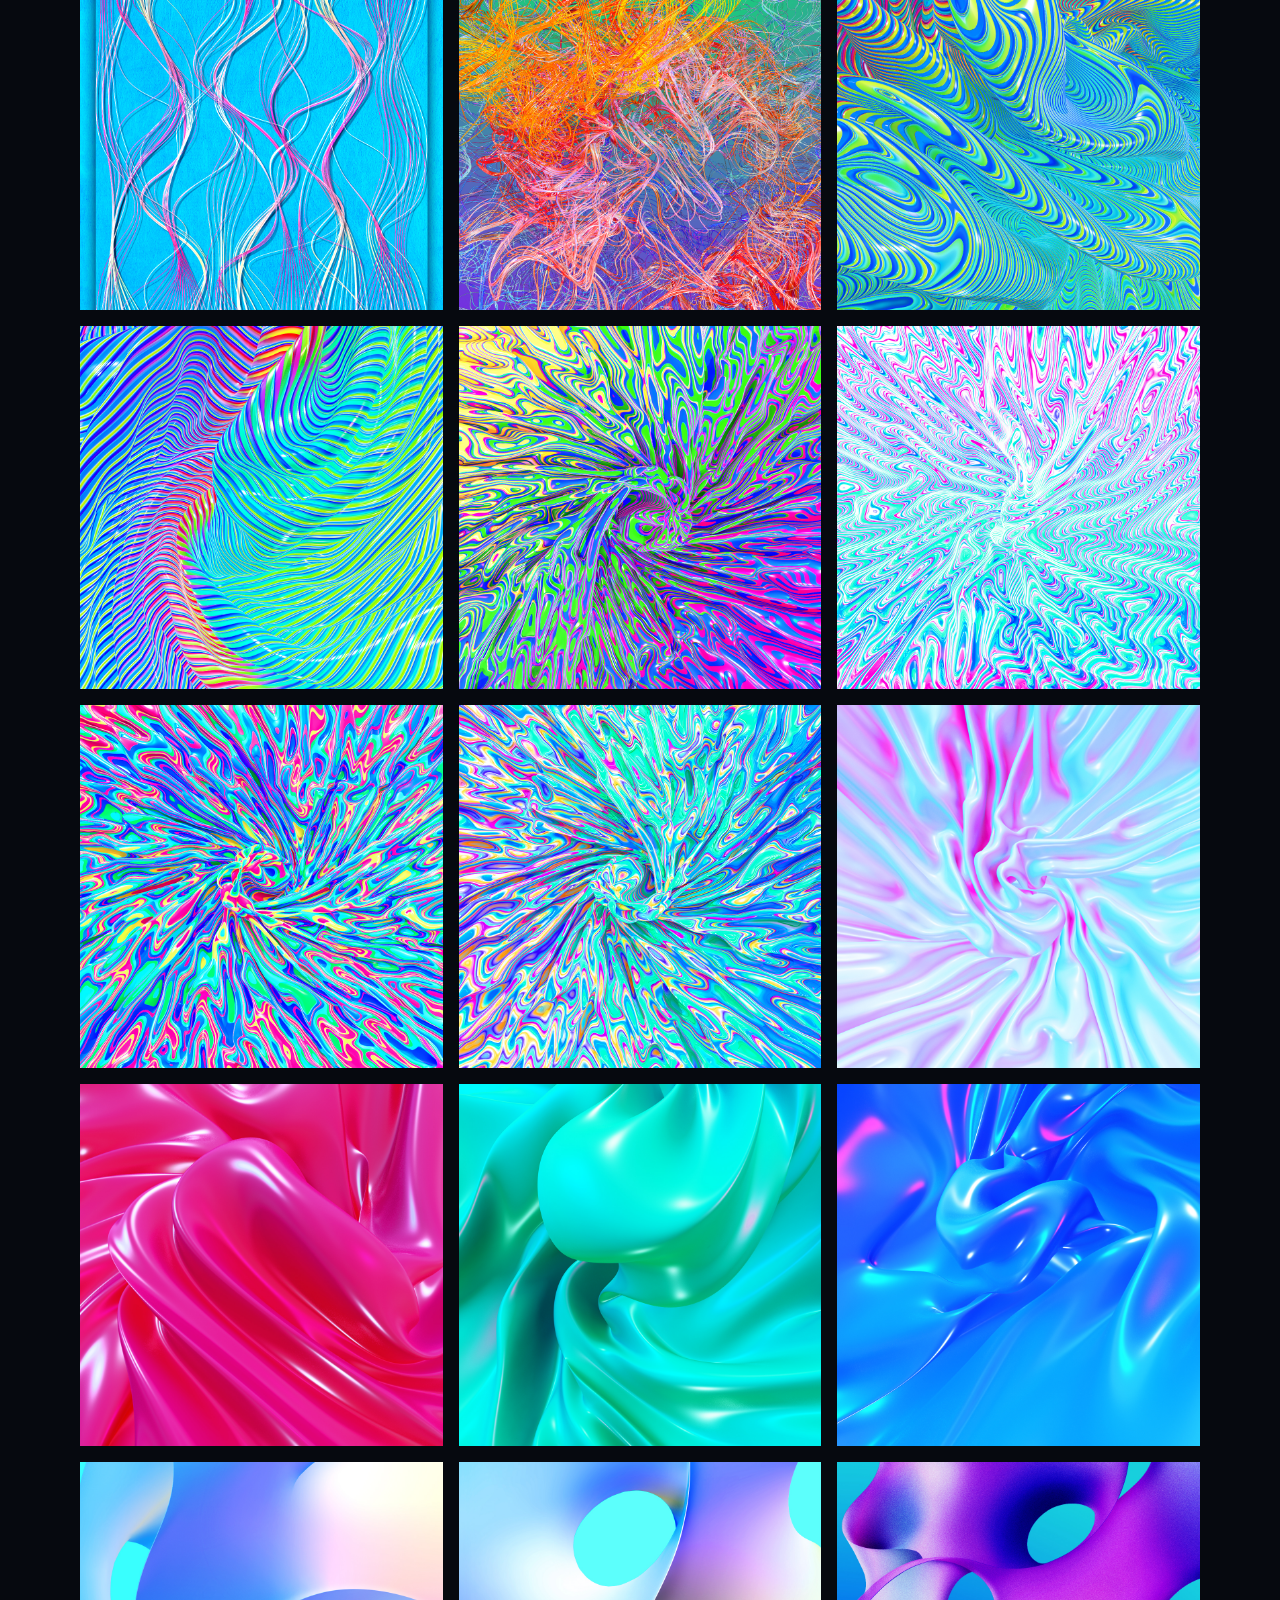
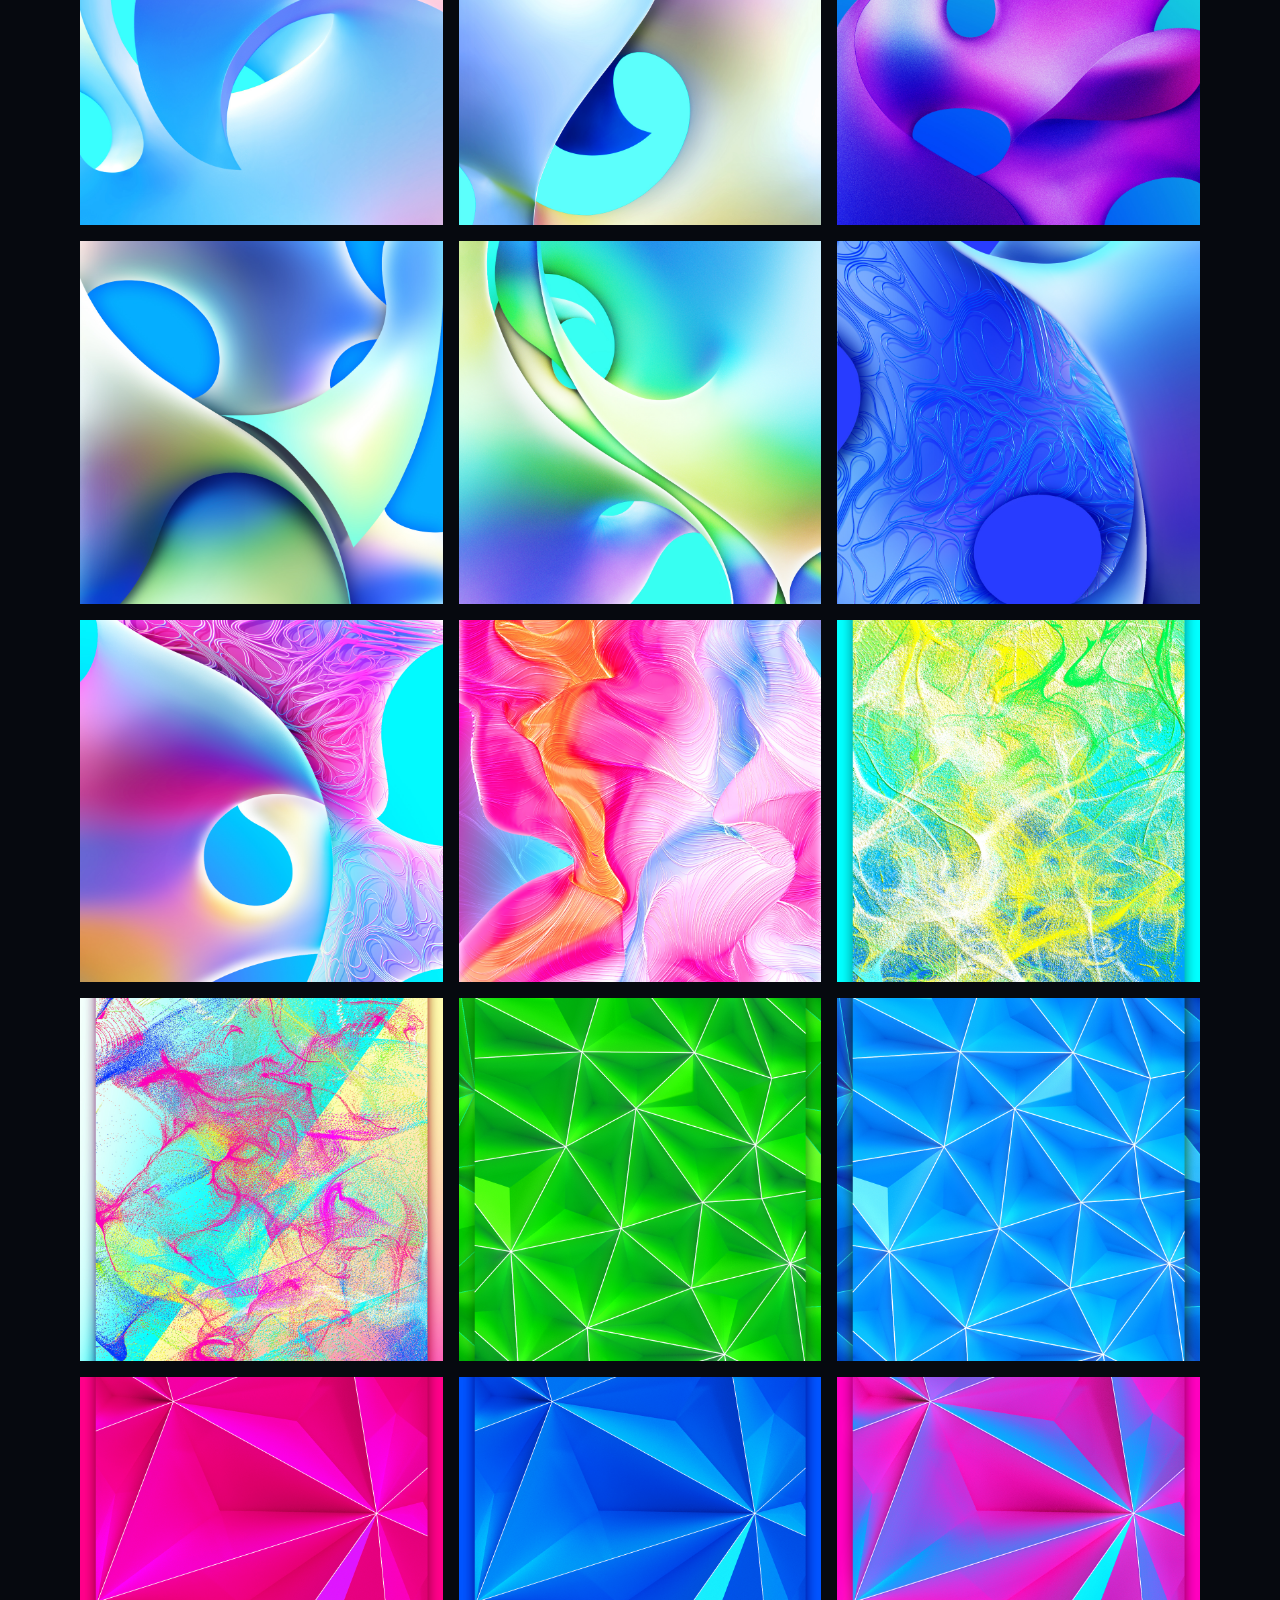
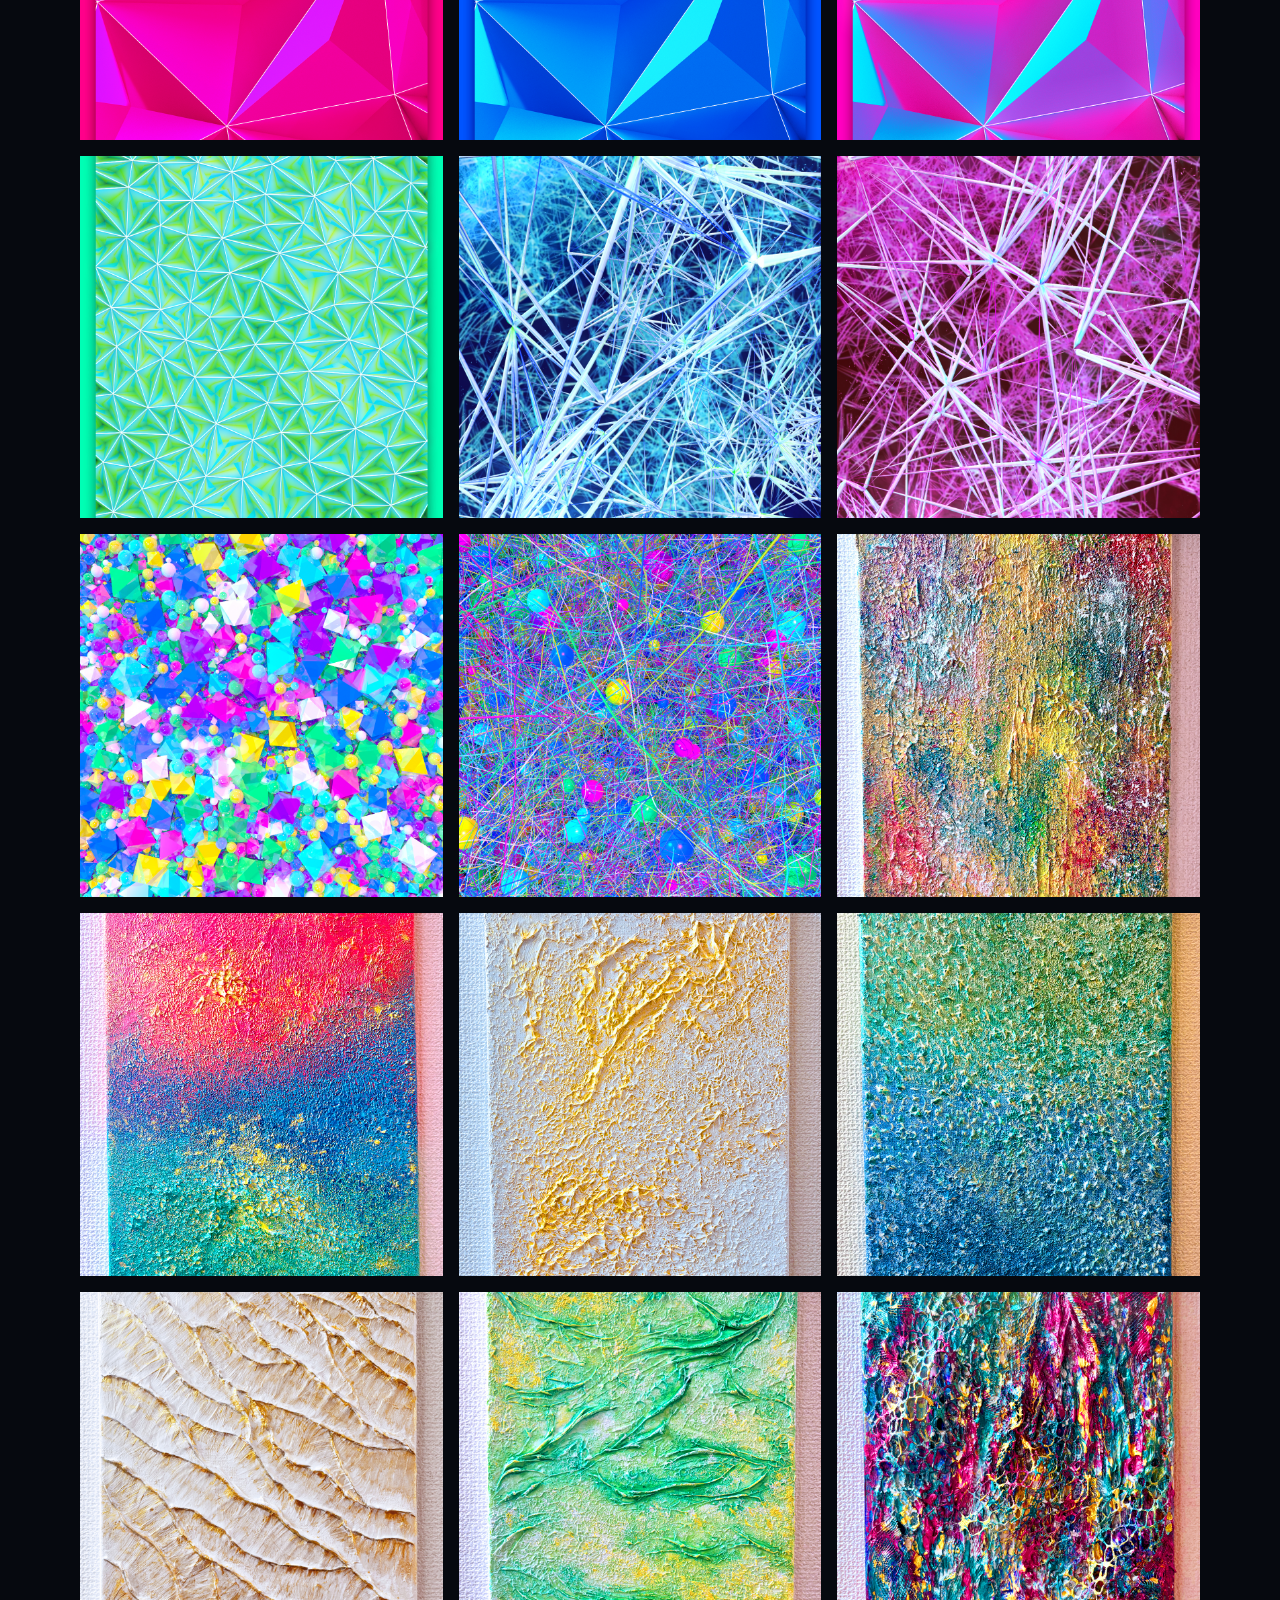
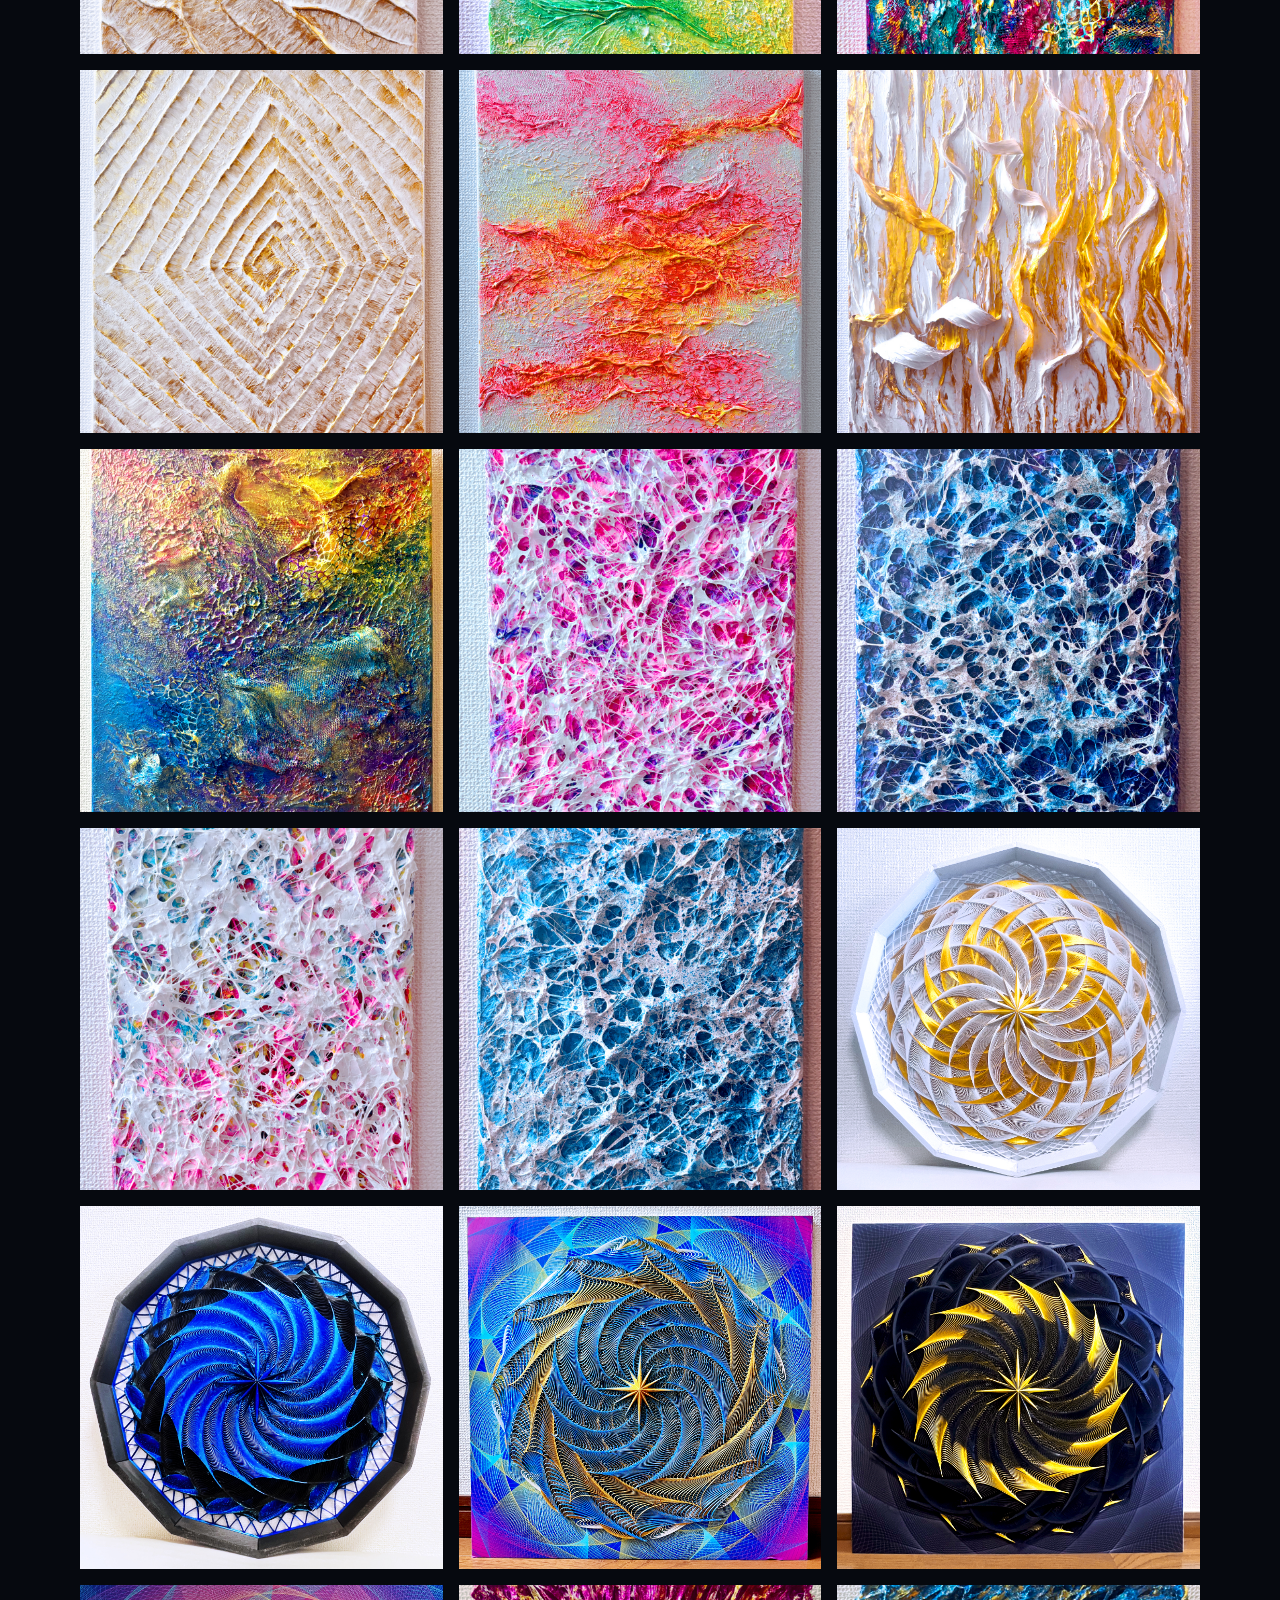
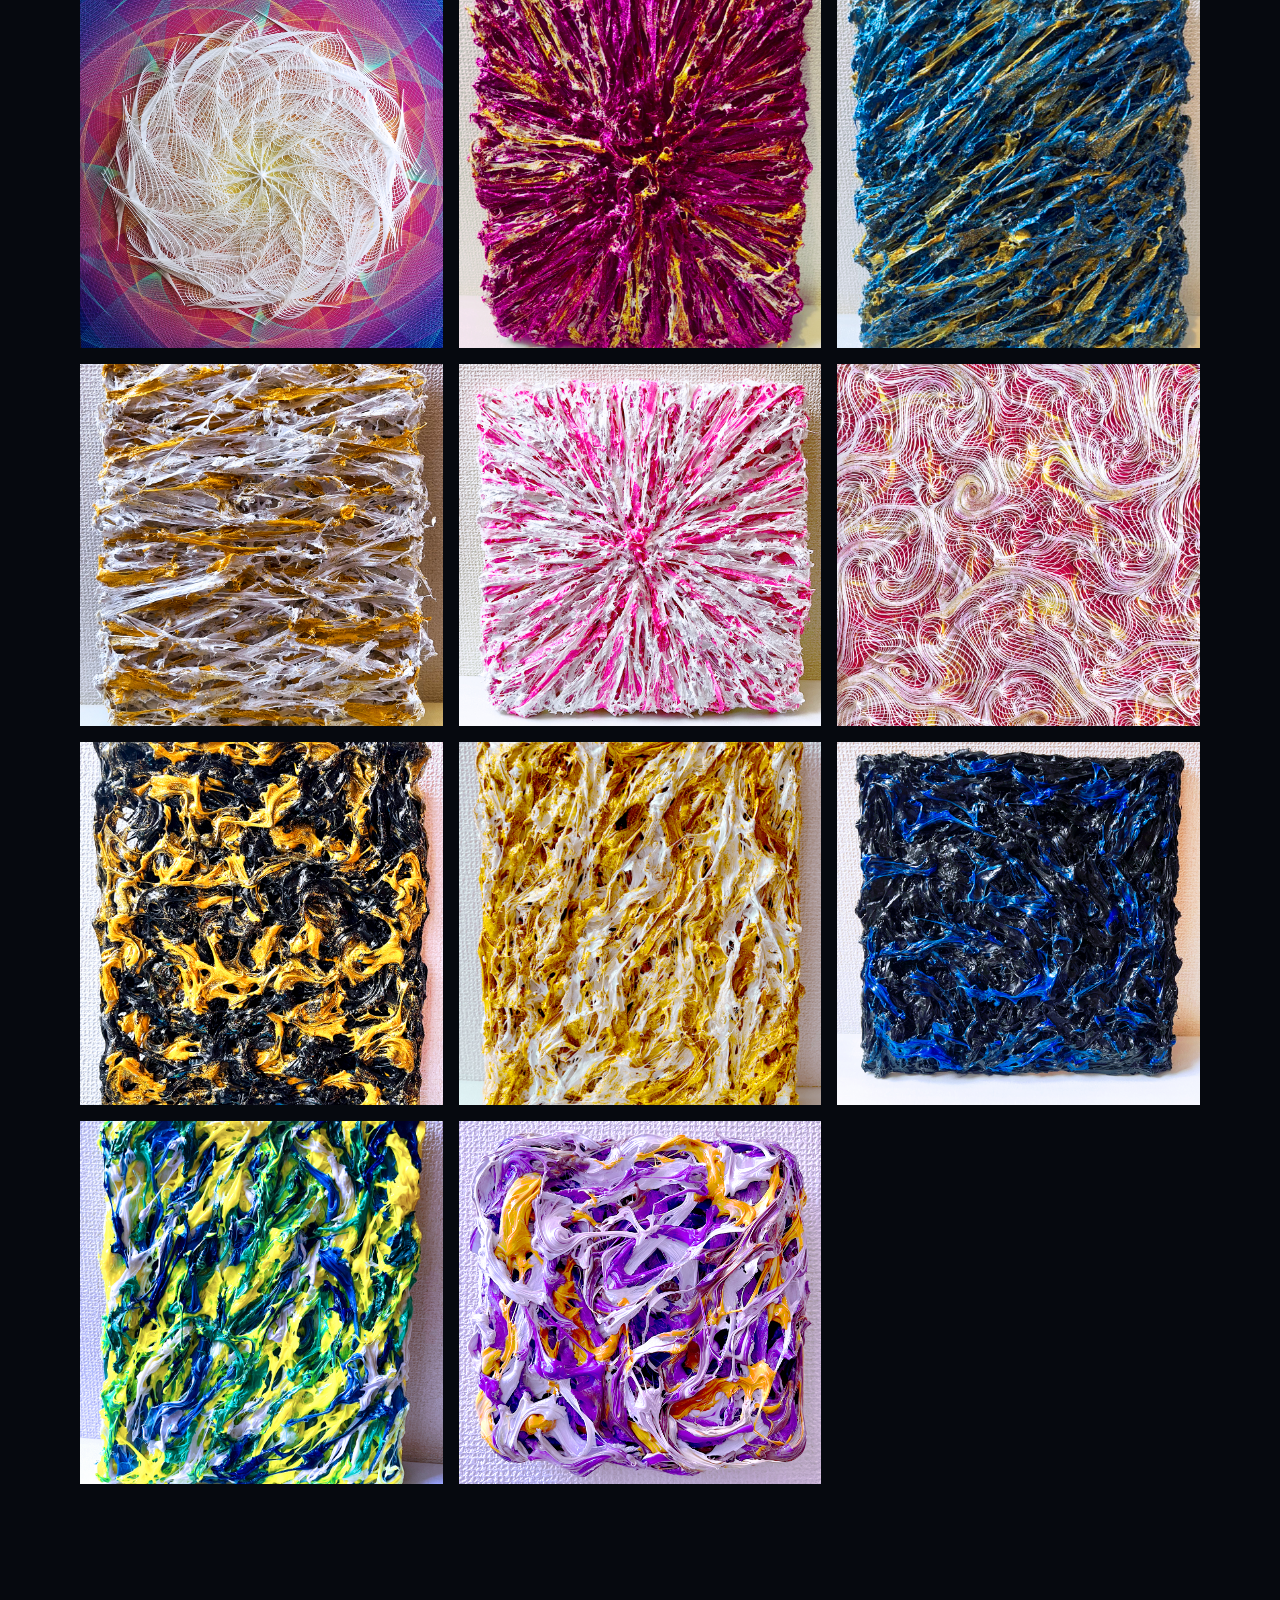
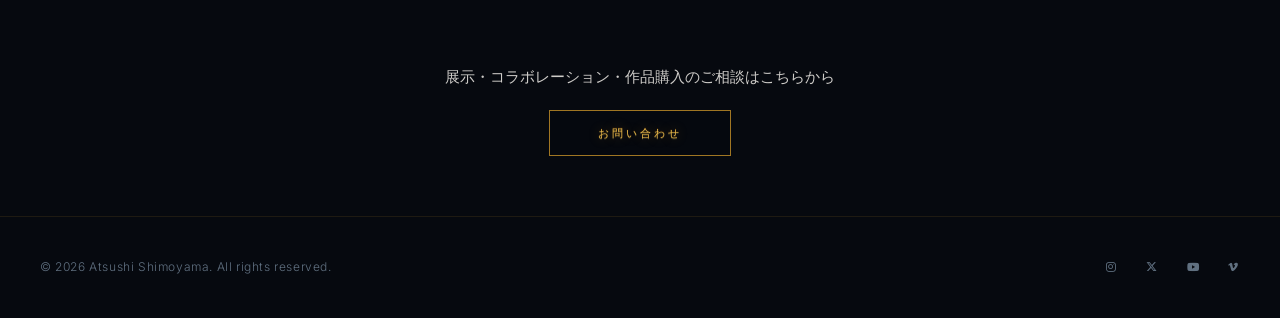
==== commit f8779f7c: "Update gallery.html" ====
--- a/gallery.html
+++ b/gallery.html
@@ -70,6 +70,12 @@
 }
 </script>
 </head>
+<style>
+.mobile-break { display: none; }
+@media (max-width: 600px) {
+  .mobile-break { display: inline; }
+}
+</style>
 <body>
 <canvas id="hero-canvas" style="display:none;"></canvas>
 <!-- HEADER -->
@@ -99,7 +105,11 @@
 <div class="section-label">Art Works</div>
 <h1 class="section-title">アート作品<br>Texture Art &amp; <span style="white-space: nowrap;">Meta Mandala, etc.</span></h1>
 <p style="max-width: 640px; margin: 24px auto 0; line-height: 1.9; font-size: 0.95rem; opacity: 0.85;">
-鮮烈な色彩と唯一無二の形と繊維が織りなす立体的な独自の世界。絵画でも彫刻でもない、<span style="white-space: nowrap;">既存の</span>どんな言葉にも属さない<span style="white-space: nowrap;">新しい芸術の形</span>を、Texture Art・Meta Mandala・<span style="white-space: nowrap;">3D Artなど7つの</span>カテゴリーでご紹介します。
+鮮烈な色彩と唯一無二の形と繊維が織りなす立体的な独自の世界。<br class="mobile-break">
+絵画でも彫刻でもない、既存のどんな言葉にも属さない<br class="mobile-break">
+新しい芸術の形を、<br class="mobile-break">
+Texture Art・Meta Mandala・3D Artなど<br class="mobile-break">
+7つのカテゴリーでご紹介します。
 </p>
 </section>
 
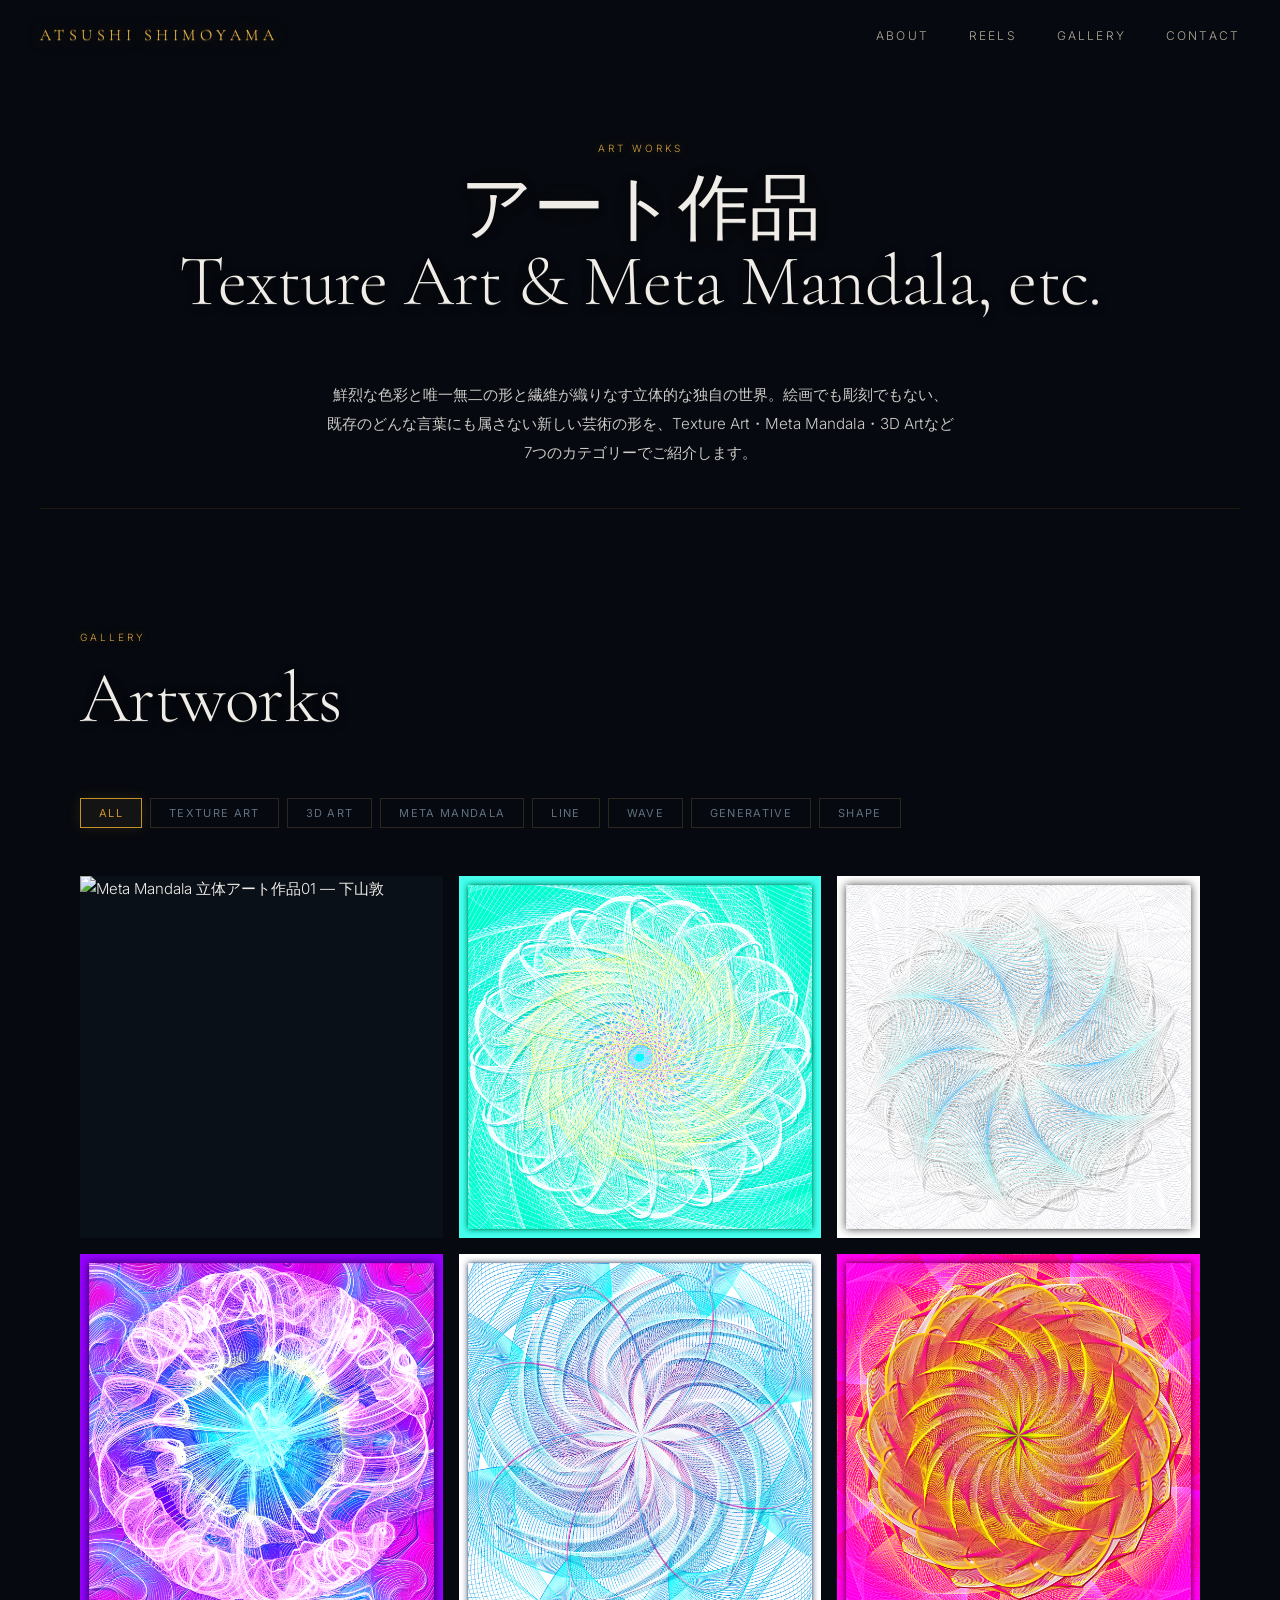
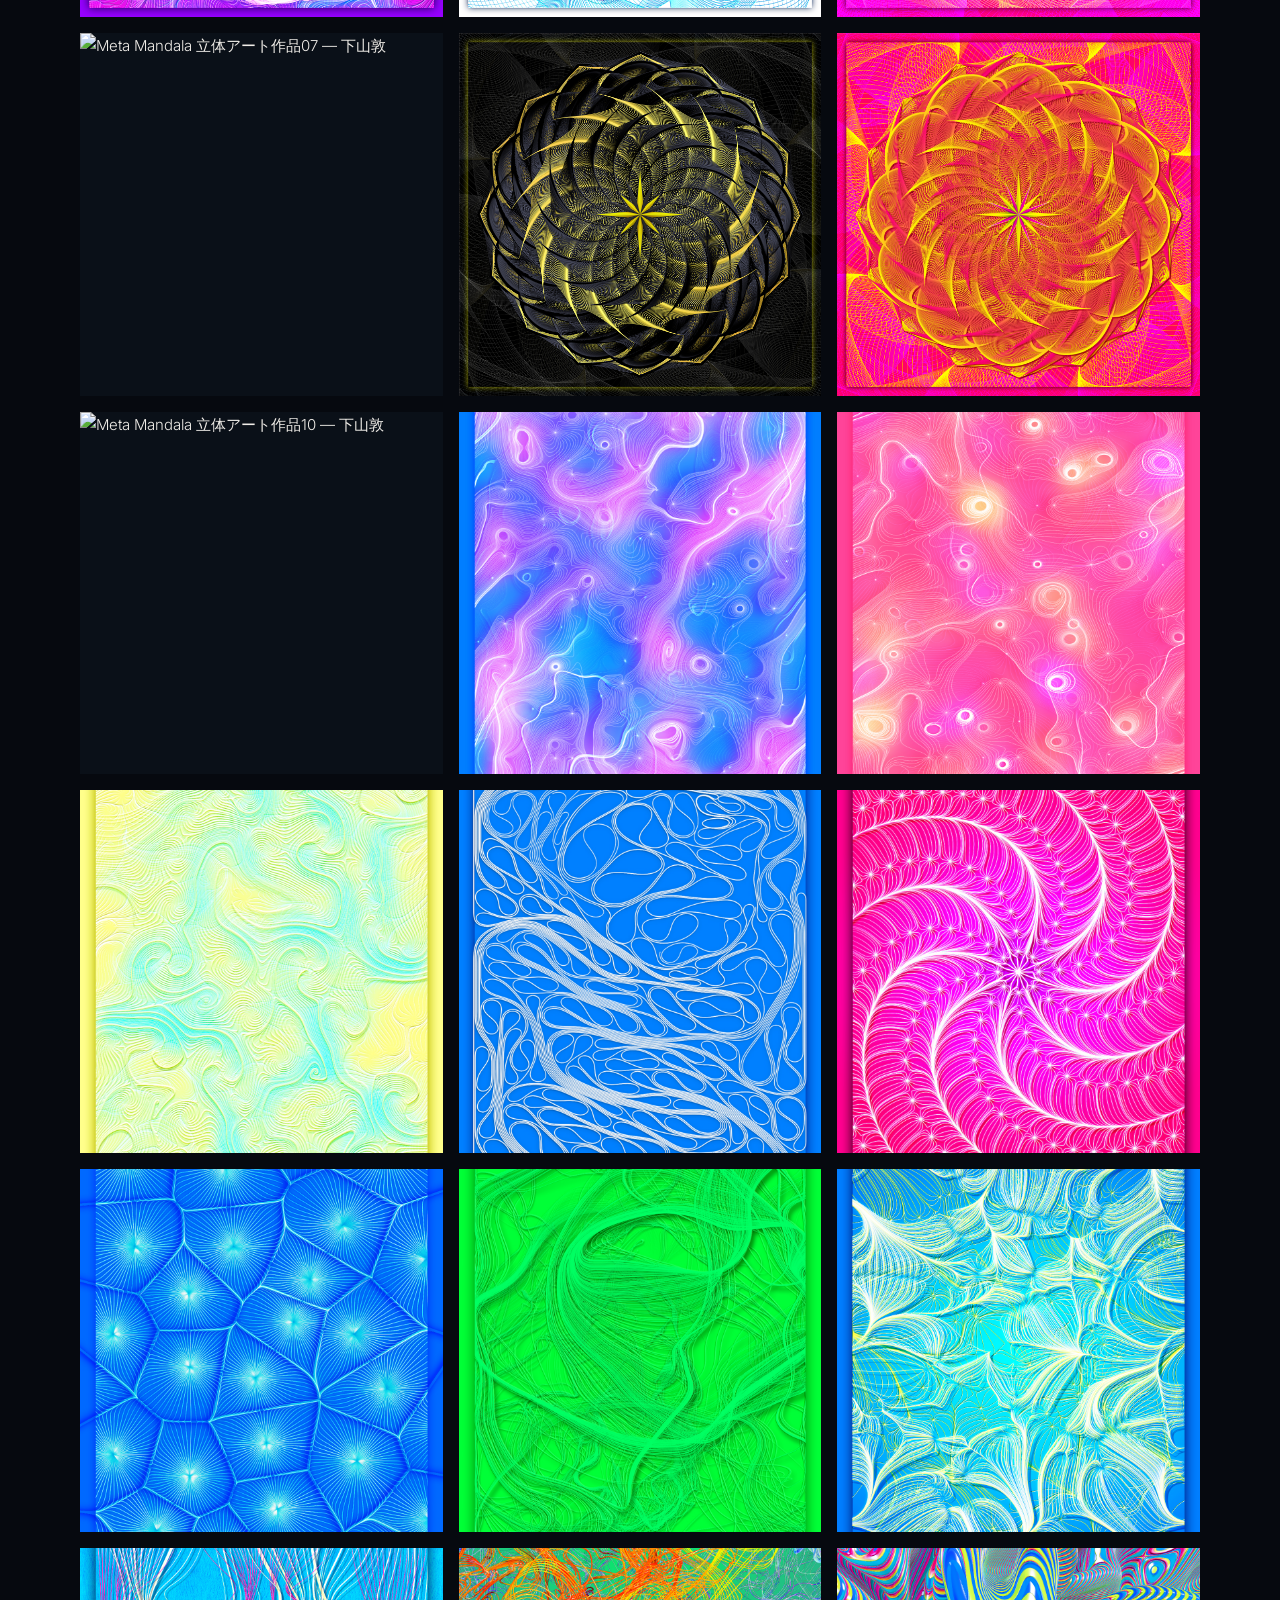
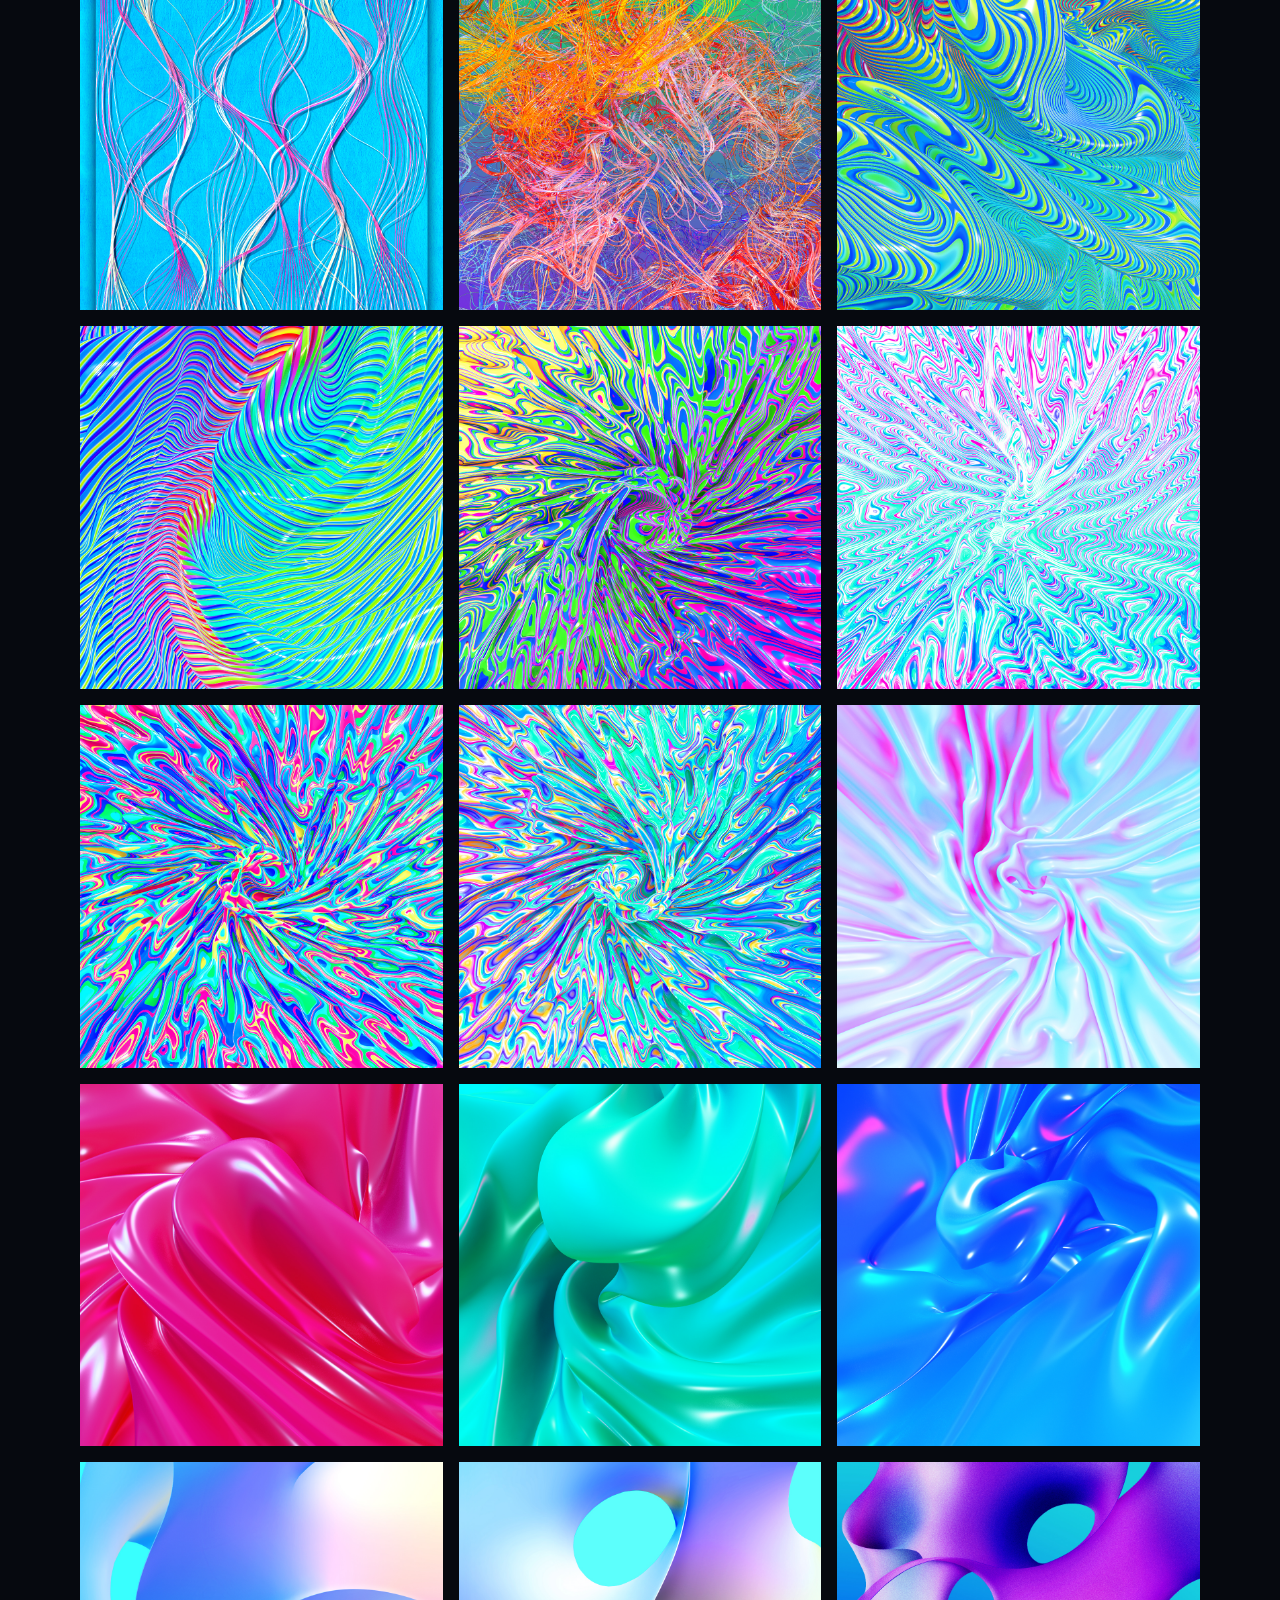
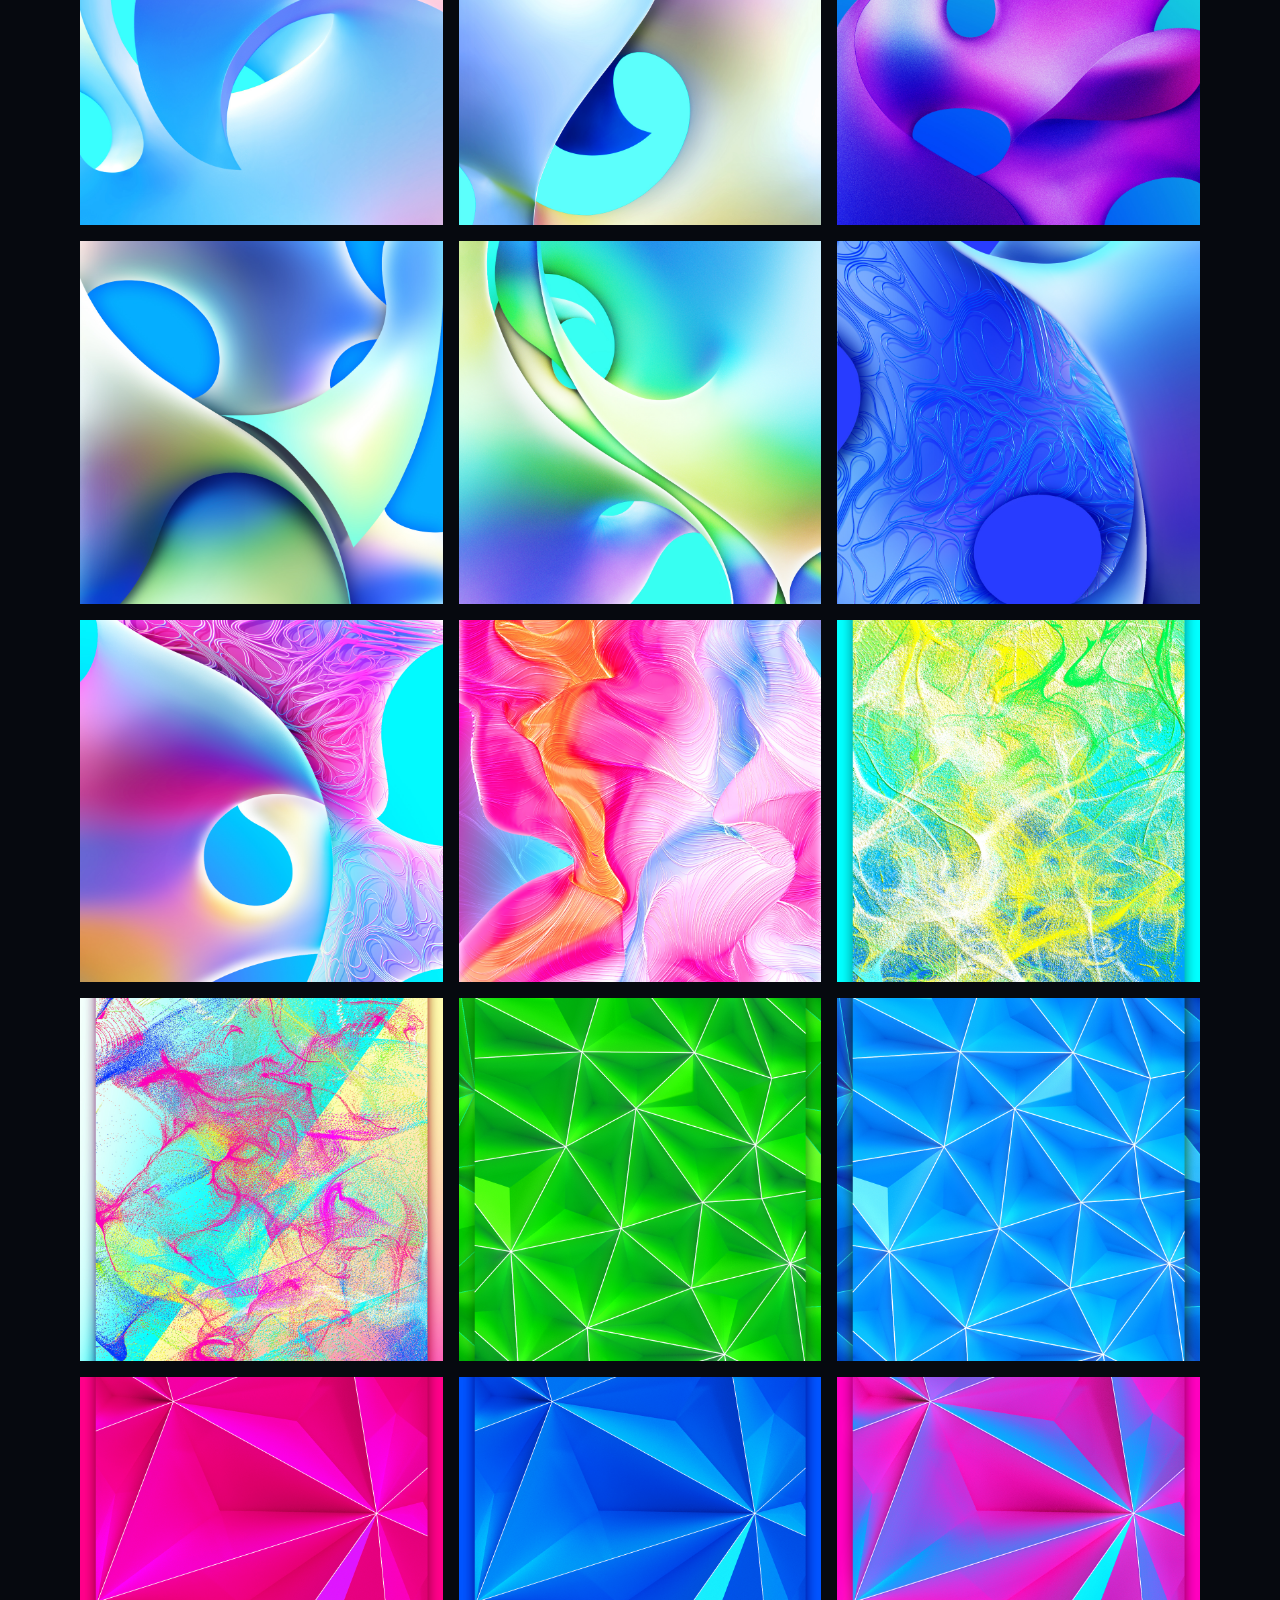
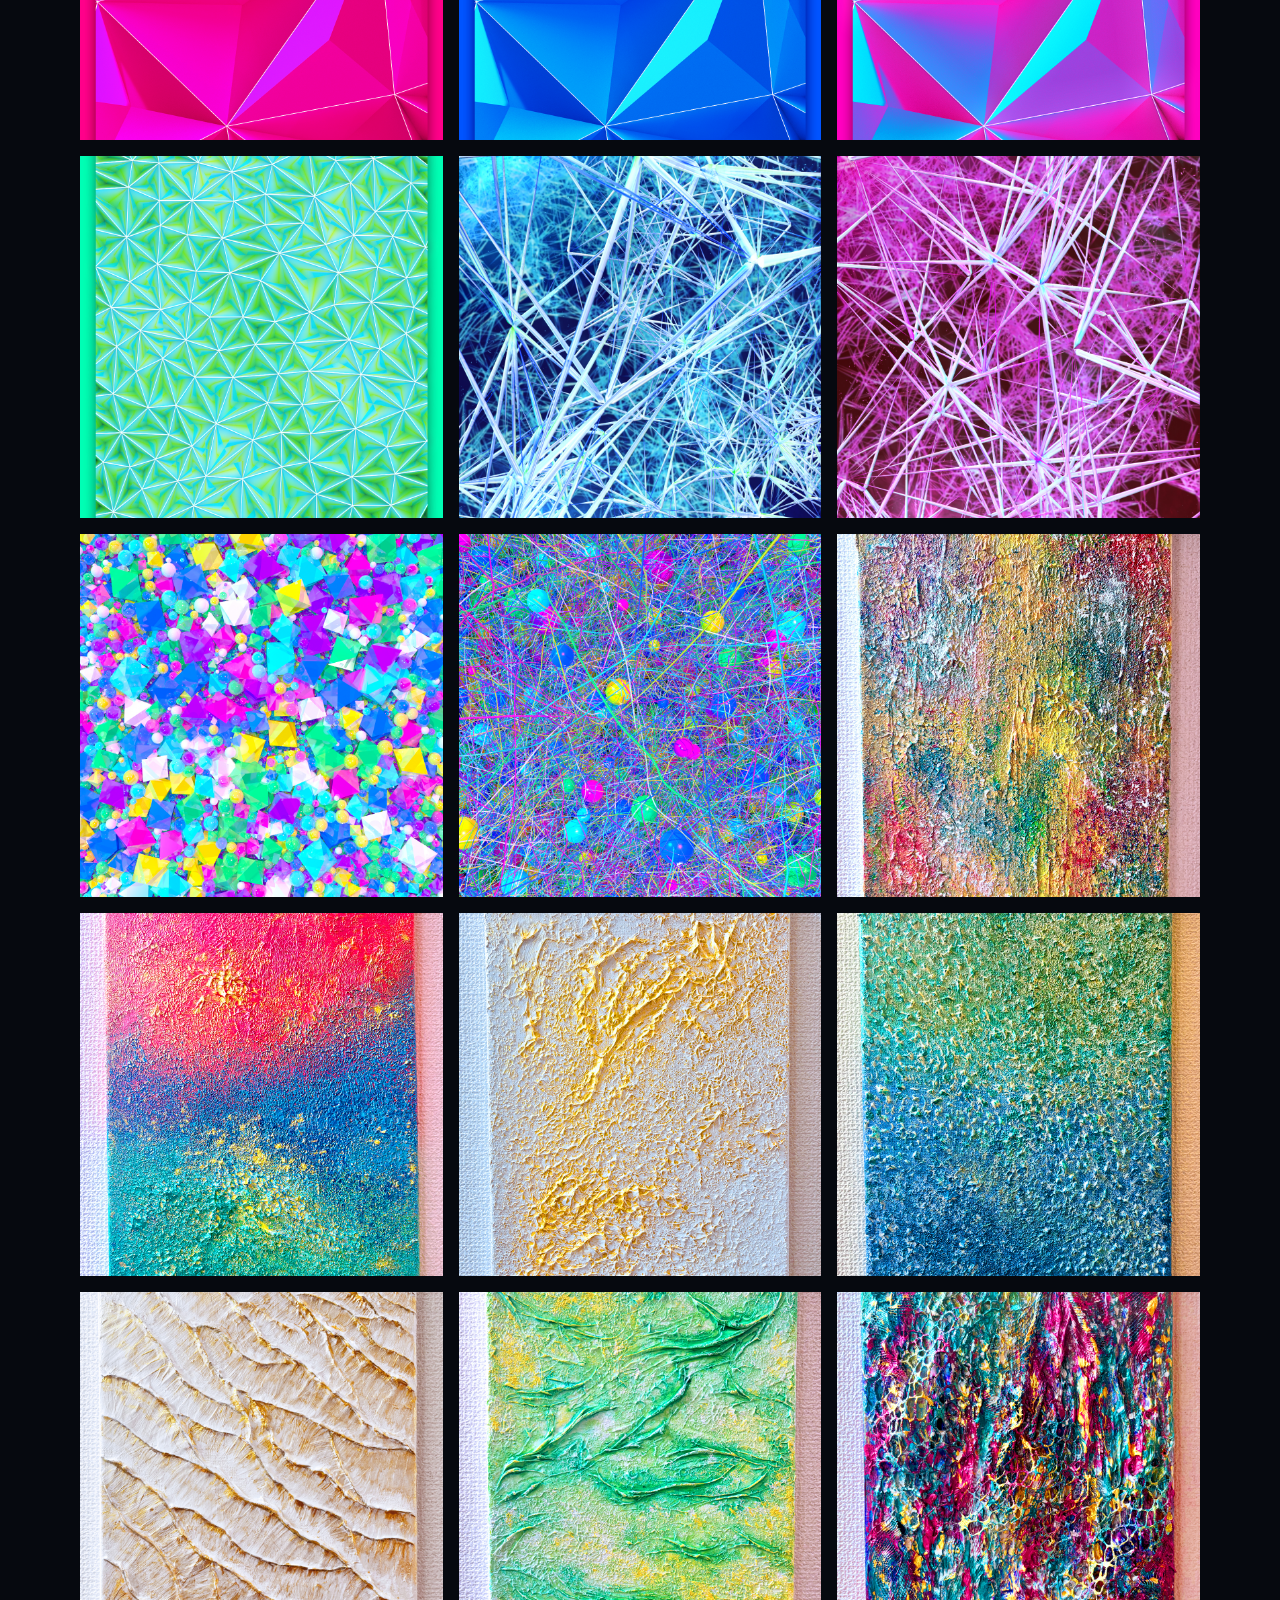
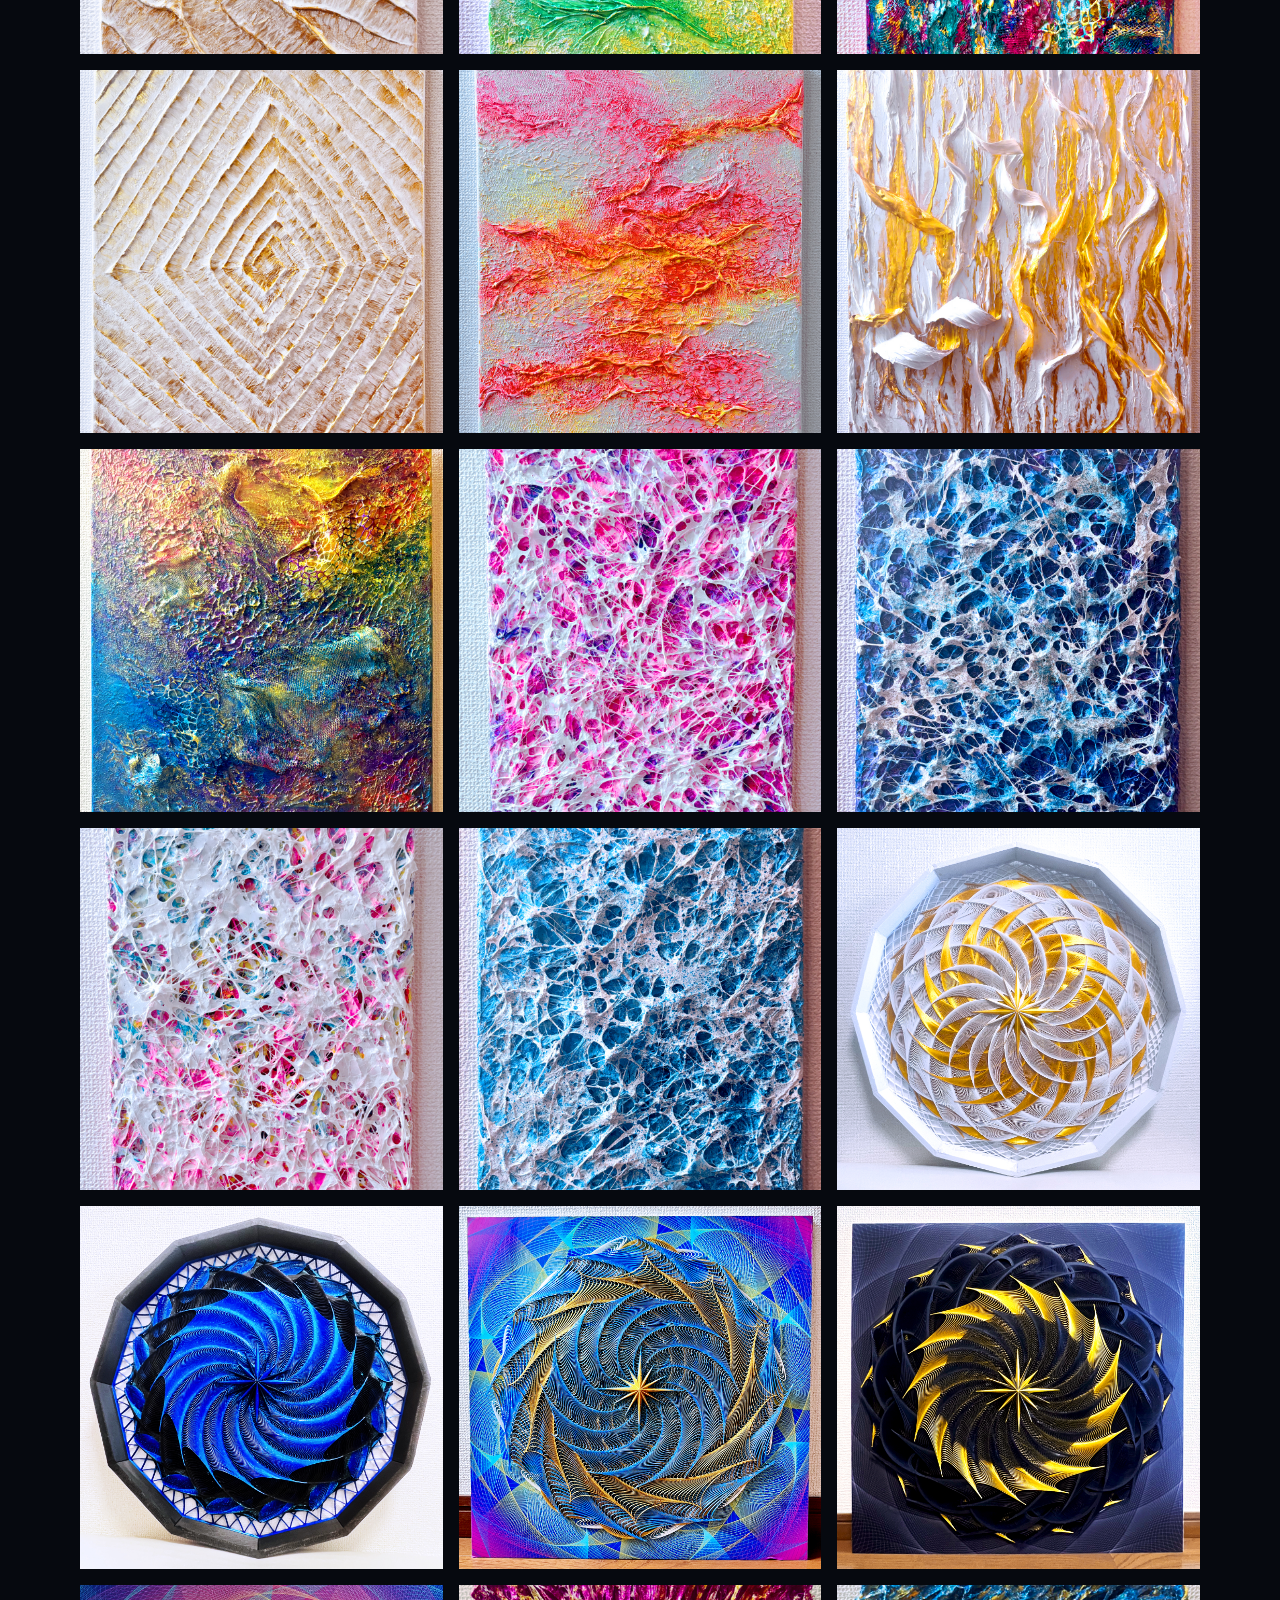
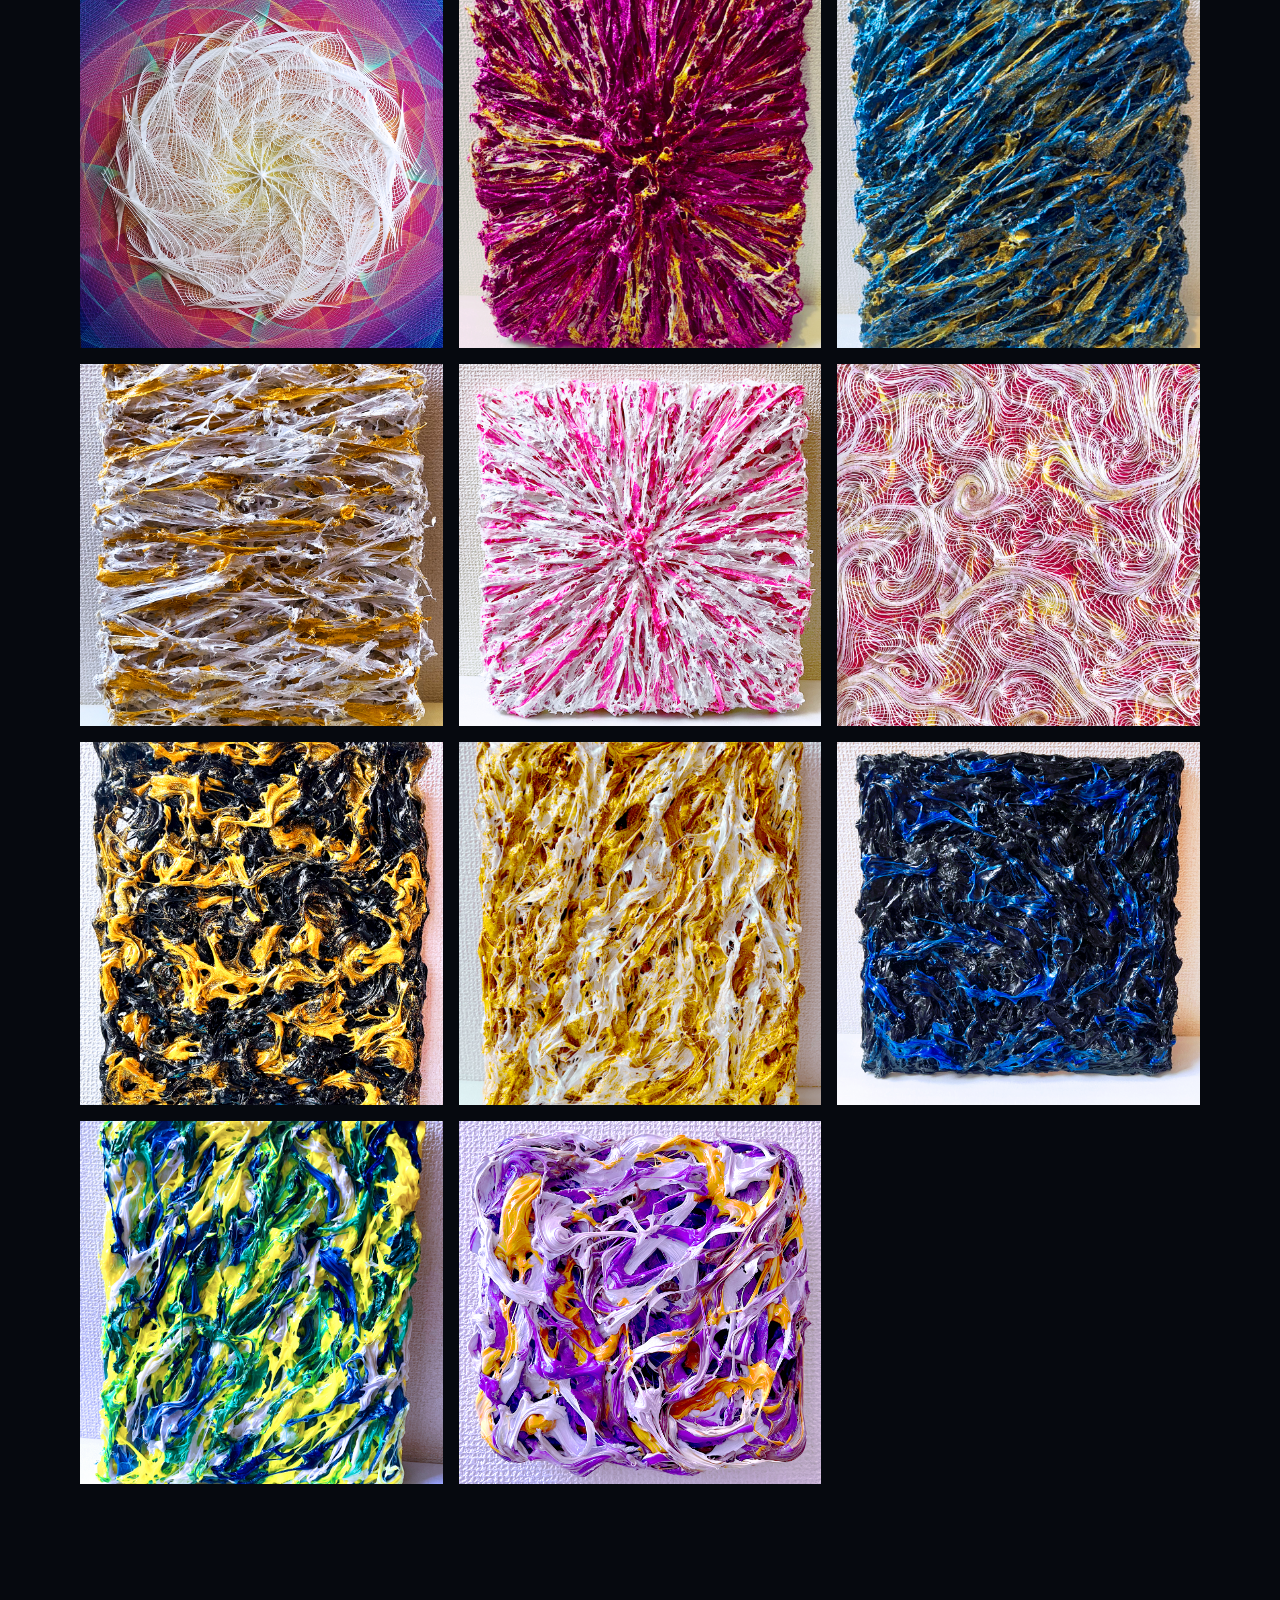
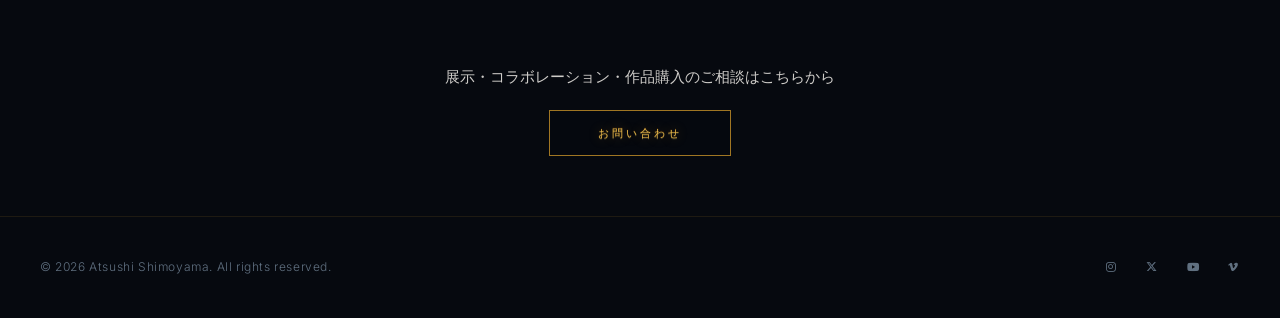
==== commit cc3b5649: "Update gallery.html" ====
--- a/gallery.html
+++ b/gallery.html
@@ -105,11 +105,7 @@
 <div class="section-label">Art Works</div>
 <h1 class="section-title">アート作品<br>Texture Art &amp; <span style="white-space: nowrap;">Meta Mandala, etc.</span></h1>
 <p style="max-width: 640px; margin: 24px auto 0; line-height: 1.9; font-size: 0.95rem; opacity: 0.85;">
-鮮烈な色彩と唯一無二の形と繊維が織りなす立体的な独自の世界。<br class="mobile-break">
-絵画でも彫刻でもない、既存のどんな言葉にも属さない<br class="mobile-break">
-新しい芸術の形を、<br class="mobile-break">
-Texture Art・Meta Mandala・3D Artなど<br class="mobile-break">
-7つのカテゴリーでご紹介します。
+<span style="white-space: nowrap;">鮮烈な色彩と</span><span style="white-space: nowrap;">唯一無二の形と</span><span style="white-space: nowrap;">繊維が織りなす</span><span style="white-space: nowrap;">立体的な独自の世界。</span><span style="white-space: nowrap;">絵画でも彫刻でもない、</span><span style="white-space: nowrap;">既存のどんな言葉にも</span><span style="white-space: nowrap;">属さない</span><span style="white-space: nowrap;">新しい芸術の形を、</span><span style="white-space: nowrap;">Texture Art・Meta Mandala・3D Artなど</span><span style="white-space: nowrap;">7つのカテゴリーで</span><span style="white-space: nowrap;">ご紹介します。</span>
 </p>
 </section>
 
